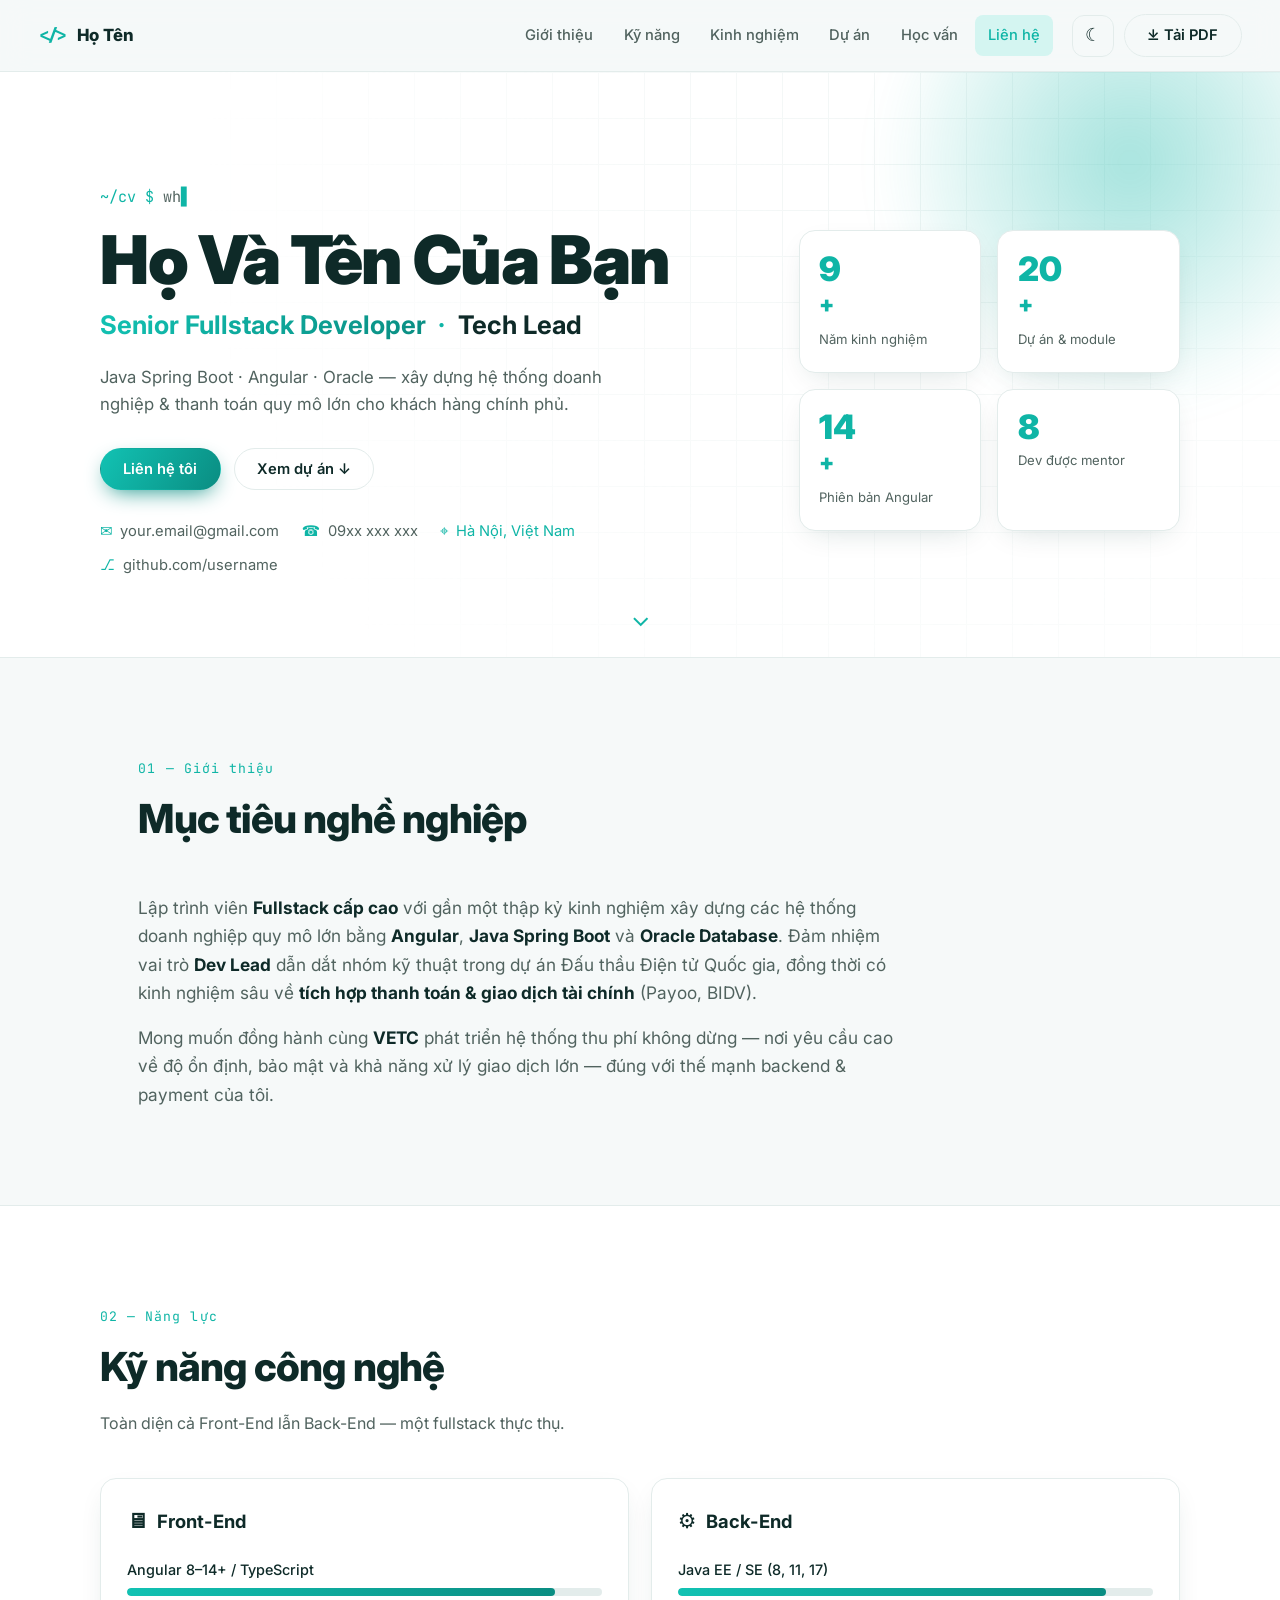
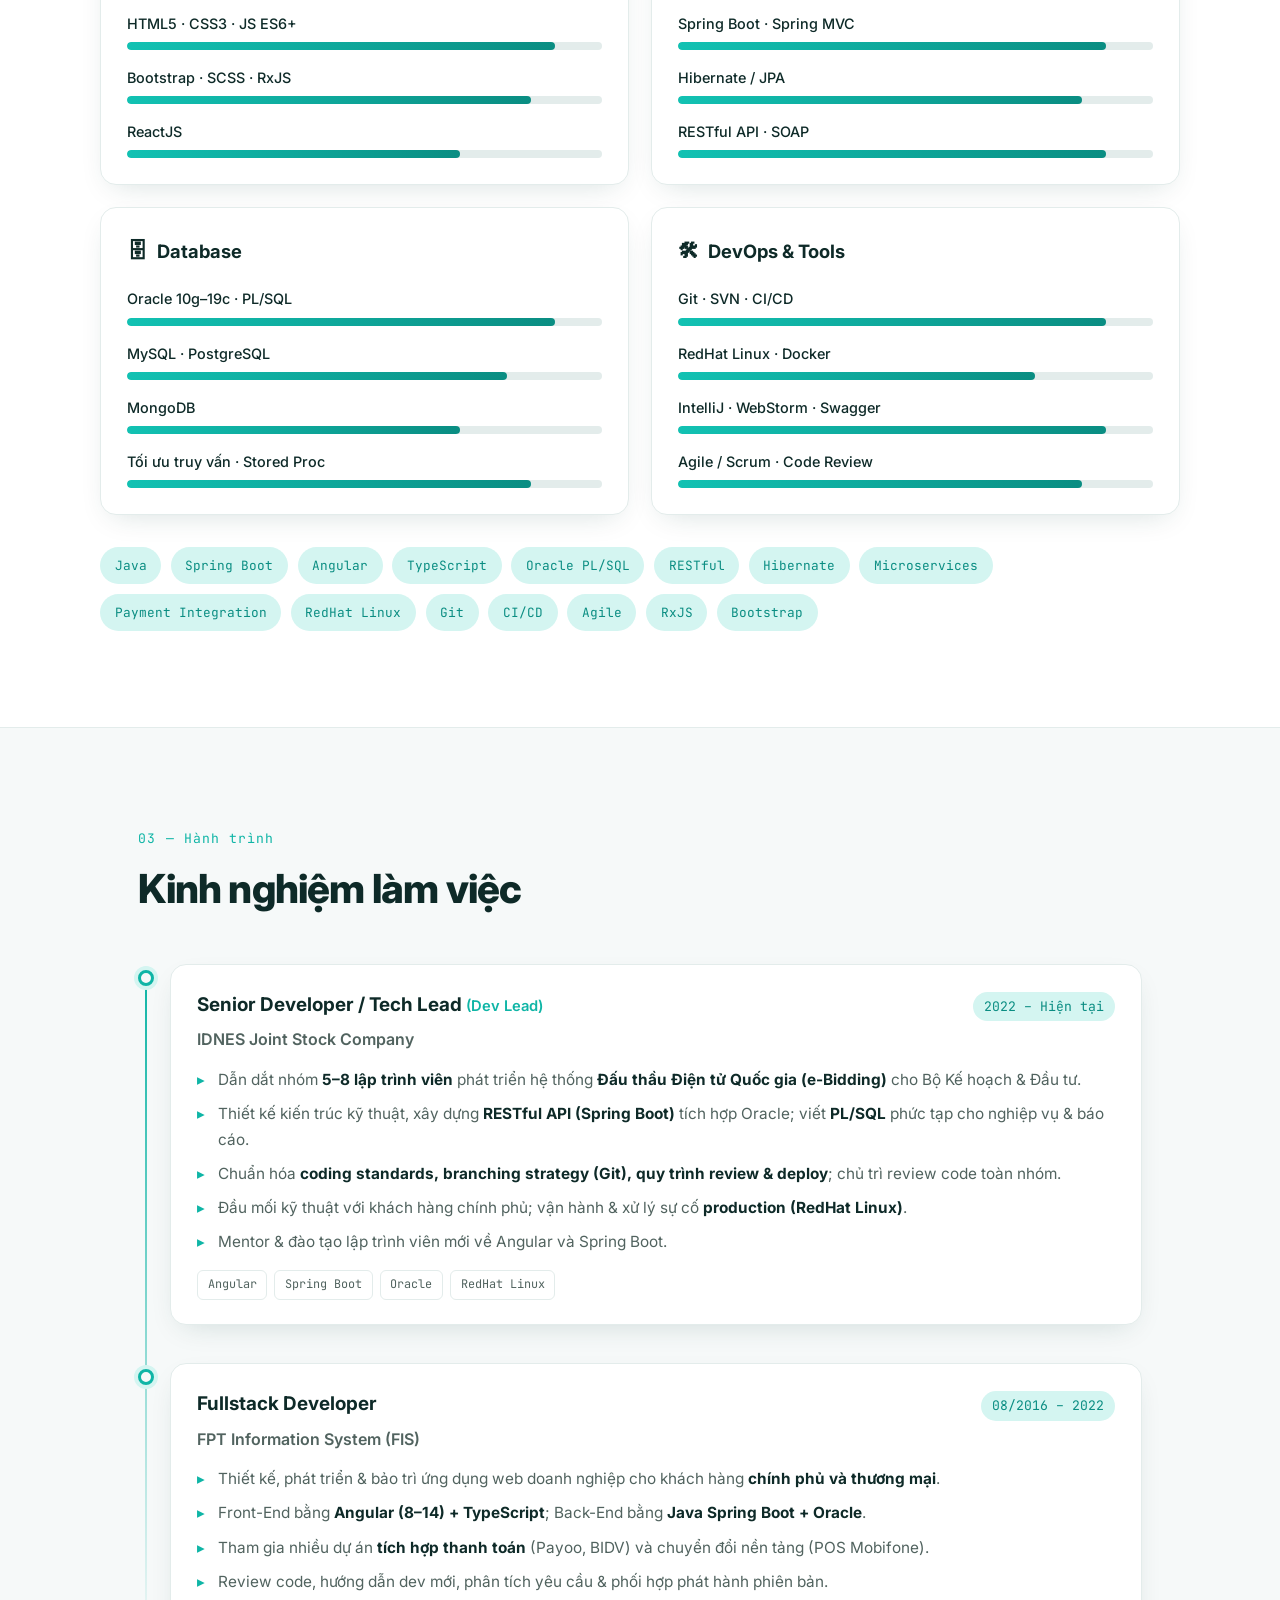
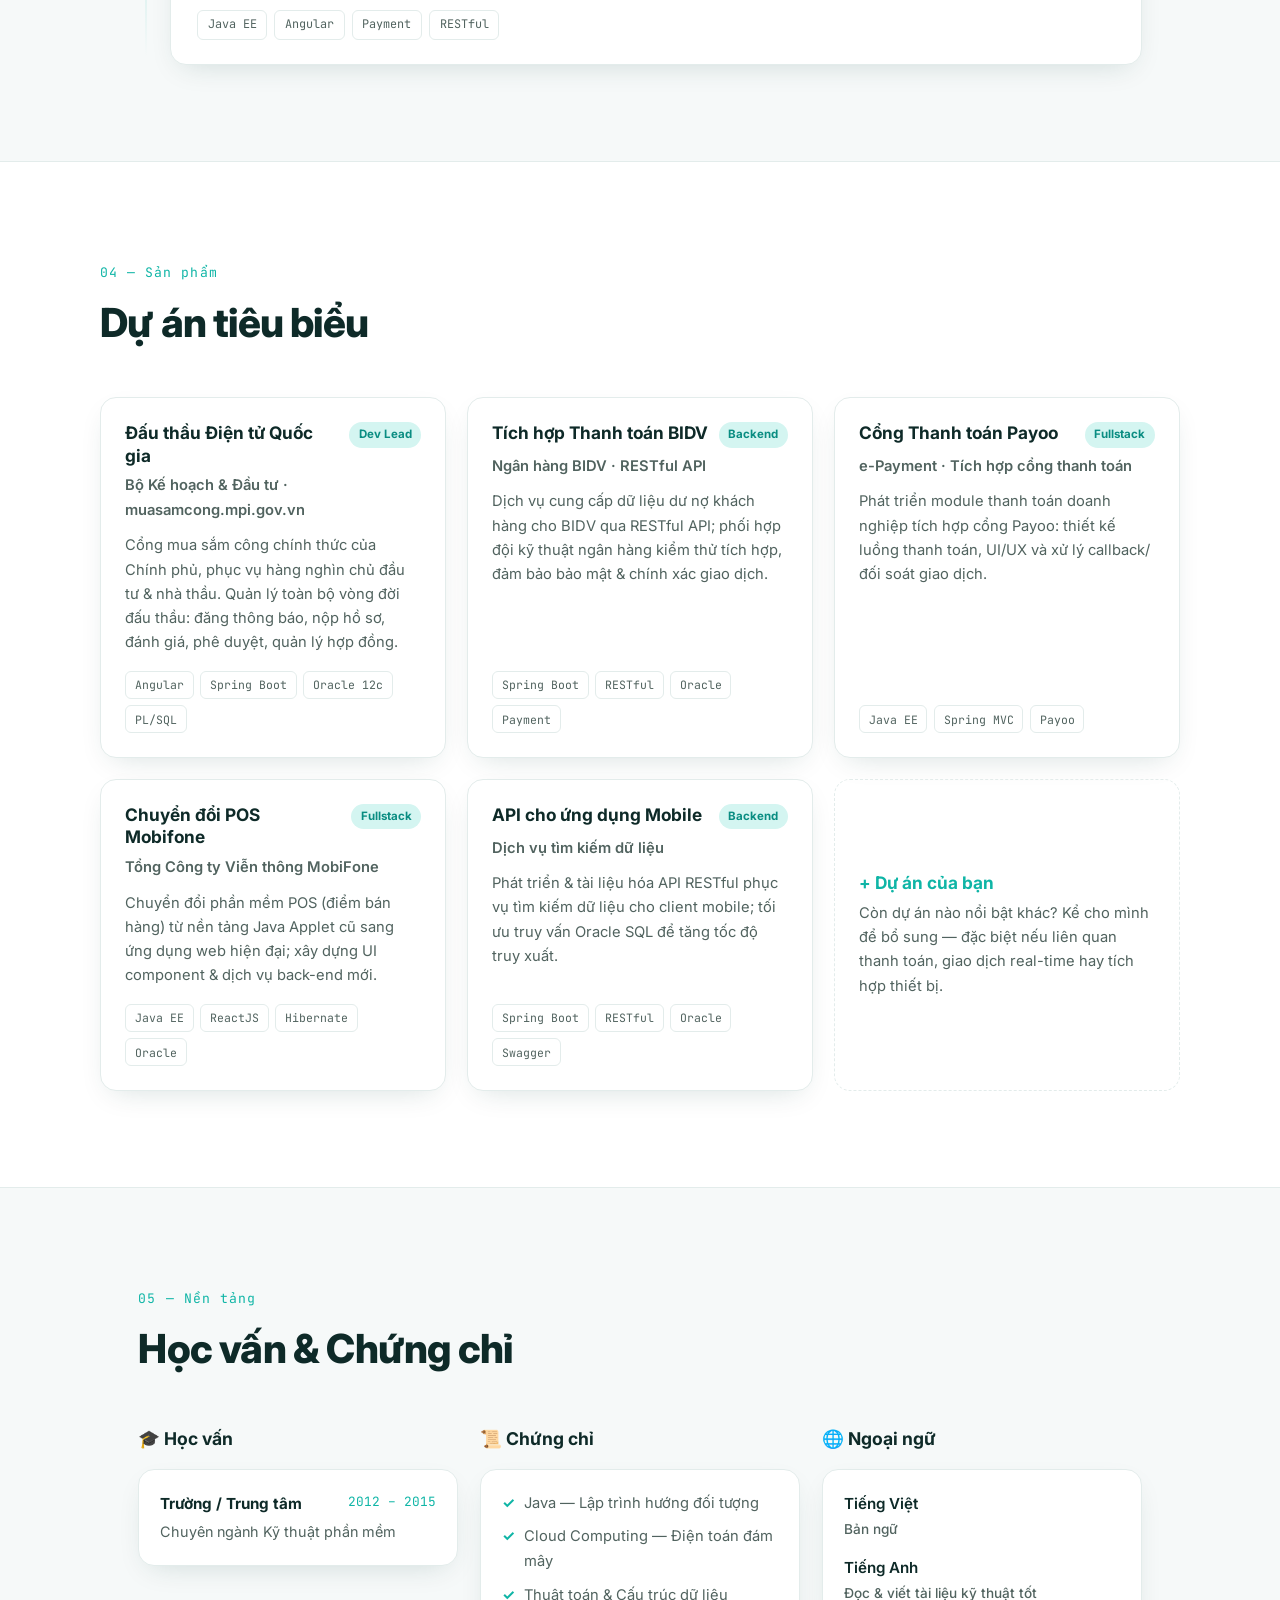
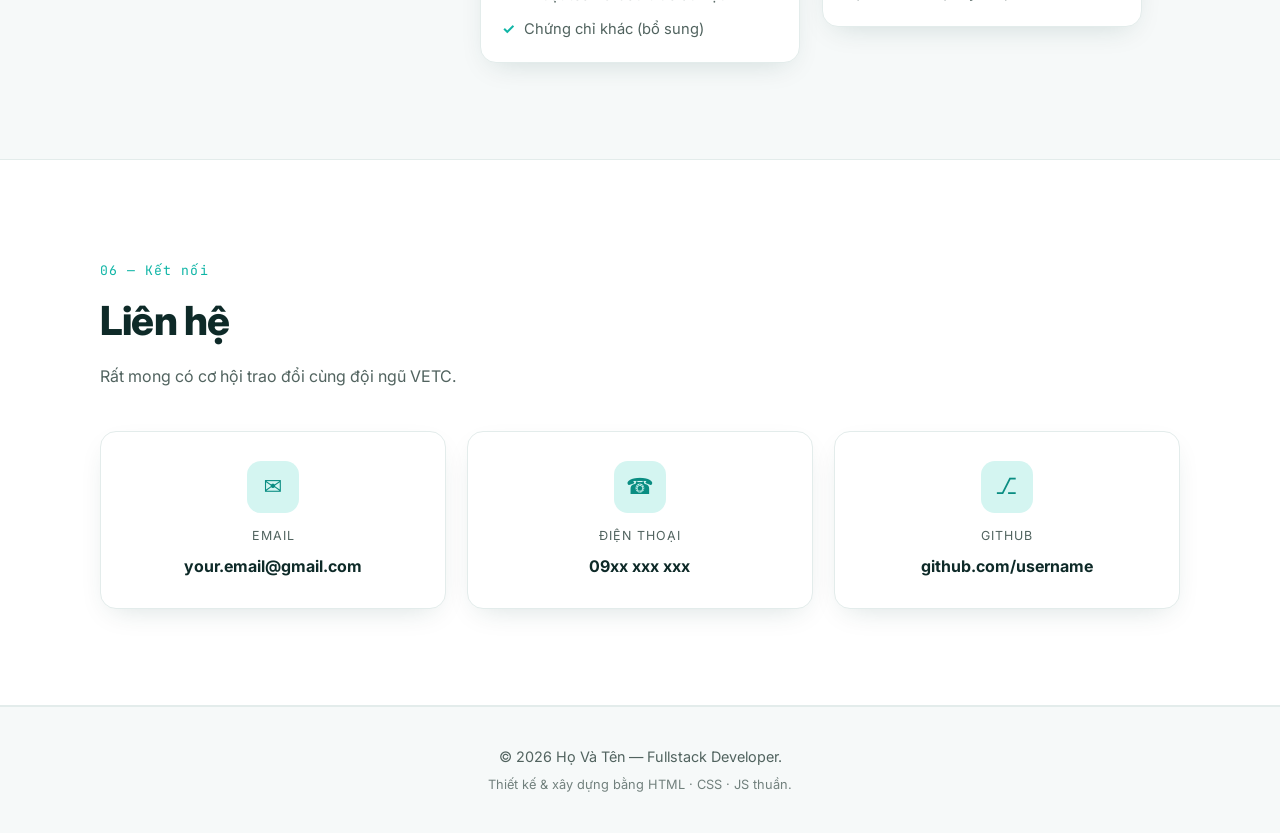
==== index.html @ e02c517e "init project" ====
<!DOCTYPE html>
<!--
  ┌─────────────────────────────────────────────────────────────────┐
  │  CV / PORTFOLIO  —  Fullstack Developer                          │
  │  ⚠ CẦN ĐIỀN / XÁC NHẬN các chỗ đánh dấu  data-fill  bên dưới:    │
  │    • Họ tên, chức danh, tagline                                  │
  │    • Email, SĐT, địa chỉ, link GitHub / website                  │
  │    • Số năm kinh nghiệm, mốc thời gian các công ty               │
  │    • Năm tốt nghiệp, trường học                                  │
  │  Tìm nhanh: search "data-fill" để thấy hết các chỗ cần sửa.      │
  └─────────────────────────────────────────────────────────────────┘
-->
<html lang="vi">
<head>
  <meta charset="UTF-8" />
  <meta name="viewport" content="width=device-width, initial-scale=1.0" />
  <title>CV — Fullstack Developer</title>
  <meta name="description" content="Hồ sơ Lập trình viên Fullstack — Java Spring Boot · Angular · Oracle" />

  <!-- Fonts -->
  <link rel="preconnect" href="https://fonts.googleapis.com" />
  <link rel="preconnect" href="https://fonts.gstatic.com" crossorigin />
  <link href="https://fonts.googleapis.com/css2?family=Inter:wght@400;500;600;700;800;900&family=JetBrains+Mono:wght@400;500;700&display=swap" rel="stylesheet" />

  <link rel="stylesheet" href="styles.css" />
</head>
<body>

  <!-- ░░░ NAV ░░░ -->
  <header class="nav" id="nav">
    <a href="#hero" class="nav__brand">
      <span class="nav__logo">&lt;/&gt;</span>
      <span data-fill="name-short">Họ Tên</span>
    </a>
    <nav class="nav__links" aria-label="Mục lục">
      <a href="#about">Giới thiệu</a>
      <a href="#skills">Kỹ năng</a>
      <a href="#experience">Kinh nghiệm</a>
      <a href="#projects">Dự án</a>
      <a href="#education">Học vấn</a>
      <a href="#contact">Liên hệ</a>
    </nav>
    <div class="nav__actions">
      <button class="icon-btn" id="themeToggle" title="Đổi sáng/tối" aria-label="Đổi giao diện sáng/tối">
        <span class="icon-sun">☀</span><span class="icon-moon">☾</span>
      </button>
      <button class="btn btn--ghost" id="printBtn" title="Lưu thành PDF">⤓ Tải PDF</button>
      <button class="icon-btn nav__burger" id="burger" aria-label="Mở menu">☰</button>
    </div>
  </header>

  <!-- ░░░ HERO ░░░ -->
  <section class="hero" id="hero">
    <div class="hero__grid" aria-hidden="true"></div>
    <div class="hero__glow" aria-hidden="true"></div>

    <div class="hero__inner">
      <div class="hero__text">
        <p class="hero__hello">
          <span class="term">~/cv $</span> <span class="type" id="typeLine">whoami</span>
        </p>
        <h1 class="hero__name" data-fill="name">Họ Và Tên Của Bạn</h1>
        <h2 class="hero__role">
          <span class="grad">Senior Fullstack Developer</span>
          <span class="sep">·</span> Tech Lead
        </h2>
        <p class="hero__tag" data-fill="tagline">
          Java Spring Boot · Angular · Oracle — xây dựng hệ thống doanh nghiệp &amp;
          thanh toán quy mô lớn cho khách hàng chính phủ.
        </p>

        <div class="hero__cta">
          <a href="#contact" class="btn btn--primary">Liên hệ tôi</a>
          <a href="#projects" class="btn btn--ghost">Xem dự án ↓</a>
        </div>

        <ul class="hero__chips">
          <li><span>✉</span> <a href="mailto:your.email@gmail.com" data-fill="email">your.email@gmail.com</a></li>
          <li><span>☎</span> <a href="tel:+849xxxxxxxx" data-fill="phone">09xx xxx xxx</a></li>
          <li><span>⌖</span> <span data-fill="location">Hà Nội, Việt Nam</span></li>
          <li><span>⎇</span> <a href="#" target="_blank" rel="noopener" data-fill="github">github.com/username</a></li>
        </ul>
      </div>

      <div class="hero__stats">
        <div class="stat">
          <span class="stat__num" data-count="9">9</span><span class="stat__plus">+</span>
          <span class="stat__label">Năm kinh nghiệm</span>
        </div>
        <div class="stat">
          <span class="stat__num" data-count="20">20</span><span class="stat__plus">+</span>
          <span class="stat__label">Dự án &amp; module</span>
        </div>
        <div class="stat">
          <span class="stat__num" data-count="14">14</span><span class="stat__plus">+</span>
          <span class="stat__label">Phiên bản Angular</span>
        </div>
        <div class="stat">
          <span class="stat__num" data-count="8">8</span>
          <span class="stat__label">Dev được mentor</span>
        </div>
      </div>
    </div>

    <a href="#about" class="hero__scroll" aria-label="Cuộn xuống">⌄</a>
  </section>

  <main>

    <!-- ░░░ ABOUT ░░░ -->
    <section class="section" id="about">
      <div class="section__head reveal">
        <span class="section__kicker">01 — Giới thiệu</span>
        <h2 class="section__title">Mục tiêu nghề nghiệp</h2>
      </div>
      <div class="about reveal">
        <p>
          Lập trình viên <strong>Fullstack cấp cao</strong> với gần một thập kỷ kinh nghiệm xây dựng
          các hệ thống doanh nghiệp quy mô lớn bằng <strong>Angular</strong>, <strong>Java Spring Boot</strong>
          và <strong>Oracle Database</strong>. Đảm nhiệm vai trò <strong>Dev Lead</strong> dẫn dắt nhóm kỹ thuật
          trong dự án Đấu thầu Điện tử Quốc gia, đồng thời có kinh nghiệm sâu về
          <strong>tích hợp thanh toán &amp; giao dịch tài chính</strong> (Payoo, BIDV).
        </p>
        <p>
          Mong muốn đồng hành cùng <strong>VETC</strong> phát triển hệ thống thu phí không dừng — nơi
          yêu cầu cao về độ ổn định, bảo mật và khả năng xử lý giao dịch lớn — đúng với thế mạnh
          backend &amp; payment của tôi.
        </p>
      </div>
    </section>

    <!-- ░░░ SKILLS ░░░ -->
    <section class="section section--alt" id="skills">
      <div class="section__head reveal">
        <span class="section__kicker">02 — Năng lực</span>
        <h2 class="section__title">Kỹ năng công nghệ</h2>
        <p class="section__sub">Toàn diện cả Front-End lẫn Back-End — một fullstack thực thụ.</p>
      </div>

      <div class="skills">
        <article class="skill-card reveal">
          <h3 class="skill-card__title"><span class="skill-card__ic">🖥</span> Front-End</h3>
          <ul class="bars">
            <li data-level="90"><span>Angular 8–14+ / TypeScript</span><i></i></li>
            <li data-level="90"><span>HTML5 · CSS3 · JS ES6+</span><i></i></li>
            <li data-level="85"><span>Bootstrap · SCSS · RxJS</span><i></i></li>
            <li data-level="70"><span>ReactJS</span><i></i></li>
          </ul>
        </article>

        <article class="skill-card reveal">
          <h3 class="skill-card__title"><span class="skill-card__ic">⚙</span> Back-End</h3>
          <ul class="bars">
            <li data-level="90"><span>Java EE / SE (8, 11, 17)</span><i></i></li>
            <li data-level="90"><span>Spring Boot · Spring MVC</span><i></i></li>
            <li data-level="85"><span>Hibernate / JPA</span><i></i></li>
            <li data-level="90"><span>RESTful API · SOAP</span><i></i></li>
          </ul>
        </article>

        <article class="skill-card reveal">
          <h3 class="skill-card__title"><span class="skill-card__ic">🗄</span> Database</h3>
          <ul class="bars">
            <li data-level="90"><span>Oracle 10g–19c · PL/SQL</span><i></i></li>
            <li data-level="80"><span>MySQL · PostgreSQL</span><i></i></li>
            <li data-level="70"><span>MongoDB</span><i></i></li>
            <li data-level="85"><span>Tối ưu truy vấn · Stored Proc</span><i></i></li>
          </ul>
        </article>

        <article class="skill-card reveal">
          <h3 class="skill-card__title"><span class="skill-card__ic">🛠</span> DevOps &amp; Tools</h3>
          <ul class="bars">
            <li data-level="90"><span>Git · SVN · CI/CD</span><i></i></li>
            <li data-level="75"><span>RedHat Linux · Docker</span><i></i></li>
            <li data-level="90"><span>IntelliJ · WebStorm · Swagger</span><i></i></li>
            <li data-level="85"><span>Agile / Scrum · Code Review</span><i></i></li>
          </ul>
        </article>
      </div>

      <div class="tagcloud reveal">
        <span>Java</span><span>Spring Boot</span><span>Angular</span><span>TypeScript</span>
        <span>Oracle PL/SQL</span><span>RESTful</span><span>Hibernate</span><span>Microservices</span>
        <span>Payment Integration</span><span>RedHat Linux</span><span>Git</span><span>CI/CD</span>
        <span>Agile</span><span>RxJS</span><span>Bootstrap</span>
      </div>
    </section>

    <!-- ░░░ EXPERIENCE ░░░ -->
    <section class="section" id="experience">
      <div class="section__head reveal">
        <span class="section__kicker">03 — Hành trình</span>
        <h2 class="section__title">Kinh nghiệm làm việc</h2>
      </div>

      <div class="timeline">
        <article class="tl reveal">
          <div class="tl__dot"></div>
          <div class="tl__body">
            <div class="tl__top">
              <h3>Senior Developer / Tech Lead <span class="tl__lead">(Dev Lead)</span></h3>
              <span class="tl__date" data-fill="idnes-date">2022 – Hiện tại</span>
            </div>
            <p class="tl__org">IDNES Joint Stock Company</p>
            <ul class="tl__list">
              <li>Dẫn dắt nhóm <strong>5–8 lập trình viên</strong> phát triển hệ thống <strong>Đấu thầu Điện tử Quốc gia (e-Bidding)</strong> cho Bộ Kế hoạch &amp; Đầu tư.</li>
              <li>Thiết kế kiến trúc kỹ thuật, xây dựng <strong>RESTful API (Spring Boot)</strong> tích hợp Oracle; viết <strong>PL/SQL</strong> phức tạp cho nghiệp vụ &amp; báo cáo.</li>
              <li>Chuẩn hóa <strong>coding standards, branching strategy (Git), quy trình review &amp; deploy</strong>; chủ trì review code toàn nhóm.</li>
              <li>Đầu mối kỹ thuật với khách hàng chính phủ; vận hành &amp; xử lý sự cố <strong>production (RedHat Linux)</strong>.</li>
              <li>Mentor &amp; đào tạo lập trình viên mới về Angular và Spring Boot.</li>
            </ul>
            <div class="tl__tags"><span>Angular</span><span>Spring Boot</span><span>Oracle</span><span>RedHat Linux</span></div>
          </div>
        </article>

        <article class="tl reveal">
          <div class="tl__dot"></div>
          <div class="tl__body">
            <div class="tl__top">
              <h3>Fullstack Developer</h3>
              <span class="tl__date" data-fill="fis-date">08/2016 – 2022</span>
            </div>
            <p class="tl__org">FPT Information System (FIS)</p>
            <ul class="tl__list">
              <li>Thiết kế, phát triển &amp; bảo trì ứng dụng web doanh nghiệp cho khách hàng <strong>chính phủ và thương mại</strong>.</li>
              <li>Front-End bằng <strong>Angular (8–14) + TypeScript</strong>; Back-End bằng <strong>Java Spring Boot + Oracle</strong>.</li>
              <li>Tham gia nhiều dự án <strong>tích hợp thanh toán</strong> (Payoo, BIDV) và chuyển đổi nền tảng (POS Mobifone).</li>
              <li>Review code, hướng dẫn dev mới, phân tích yêu cầu &amp; phối hợp phát hành phiên bản.</li>
            </ul>
            <div class="tl__tags"><span>Java EE</span><span>Angular</span><span>Payment</span><span>RESTful</span></div>
          </div>
        </article>
      </div>
    </section>

    <!-- ░░░ PROJECTS ░░░ -->
    <section class="section section--alt" id="projects">
      <div class="section__head reveal">
        <span class="section__kicker">04 — Sản phẩm</span>
        <h2 class="section__title">Dự án tiêu biểu</h2>
      </div>

      <div class="projects">
        <article class="proj reveal">
          <div class="proj__head">
            <h3>Đấu thầu Điện tử Quốc gia</h3>
            <span class="proj__role">Dev Lead</span>
          </div>
          <p class="proj__client">Bộ Kế hoạch &amp; Đầu tư · muasamcong.mpi.gov.vn</p>
          <p>Cổng mua sắm công chính thức của Chính phủ, phục vụ hàng nghìn chủ đầu tư &amp; nhà thầu. Quản lý toàn bộ vòng đời đấu thầu: đăng thông báo, nộp hồ sơ, đánh giá, phê duyệt, quản lý hợp đồng.</p>
          <div class="proj__tags"><span>Angular</span><span>Spring Boot</span><span>Oracle 12c</span><span>PL/SQL</span></div>
        </article>

        <article class="proj reveal">
          <div class="proj__head">
            <h3>Tích hợp Thanh toán BIDV</h3>
            <span class="proj__role">Backend</span>
          </div>
          <p class="proj__client">Ngân hàng BIDV · RESTful API</p>
          <p>Dịch vụ cung cấp dữ liệu dư nợ khách hàng cho BIDV qua RESTful API; phối hợp đội kỹ thuật ngân hàng kiểm thử tích hợp, đảm bảo bảo mật &amp; chính xác giao dịch.</p>
          <div class="proj__tags"><span>Spring Boot</span><span>RESTful</span><span>Oracle</span><span>Payment</span></div>
        </article>

        <article class="proj reveal">
          <div class="proj__head">
            <h3>Cổng Thanh toán Payoo</h3>
            <span class="proj__role">Fullstack</span>
          </div>
          <p class="proj__client">e-Payment · Tích hợp cổng thanh toán</p>
          <p>Phát triển module thanh toán doanh nghiệp tích hợp cổng Payoo: thiết kế luồng thanh toán, UI/UX và xử lý callback/đối soát giao dịch.</p>
          <div class="proj__tags"><span>Java EE</span><span>Spring MVC</span><span>Payoo</span></div>
        </article>

        <article class="proj reveal">
          <div class="proj__head">
            <h3>Chuyển đổi POS Mobifone</h3>
            <span class="proj__role">Fullstack</span>
          </div>
          <p class="proj__client">Tổng Công ty Viễn thông MobiFone</p>
          <p>Chuyển đổi phần mềm POS (điểm bán hàng) từ nền tảng Java Applet cũ sang ứng dụng web hiện đại; xây dựng UI component &amp; dịch vụ back-end mới.</p>
          <div class="proj__tags"><span>Java EE</span><span>ReactJS</span><span>Hibernate</span><span>Oracle</span></div>
        </article>

        <article class="proj reveal">
          <div class="proj__head">
            <h3>API cho ứng dụng Mobile</h3>
            <span class="proj__role">Backend</span>
          </div>
          <p class="proj__client">Dịch vụ tìm kiếm dữ liệu</p>
          <p>Phát triển &amp; tài liệu hóa API RESTful phục vụ tìm kiếm dữ liệu cho client mobile; tối ưu truy vấn Oracle SQL để tăng tốc độ truy xuất.</p>
          <div class="proj__tags"><span>Spring Boot</span><span>RESTful</span><span>Oracle</span><span>Swagger</span></div>
        </article>

        <article class="proj reveal proj--ghost">
          <div class="proj__head">
            <h3>+ Dự án của bạn</h3>
          </div>
          <p>Còn dự án nào nổi bật khác? Kể cho mình để bổ sung — đặc biệt nếu liên quan thanh toán, giao dịch real-time hay tích hợp thiết bị.</p>
        </article>
      </div>
    </section>

    <!-- ░░░ EDUCATION ░░░ -->
    <section class="section" id="education">
      <div class="section__head reveal">
        <span class="section__kicker">05 — Nền tảng</span>
        <h2 class="section__title">Học vấn &amp; Chứng chỉ</h2>
      </div>

      <div class="edu-grid">
        <div class="edu-col reveal">
          <h3 class="edu-col__h">🎓 Học vấn</h3>
          <div class="edu">
            <div class="edu__top">
              <strong data-fill="school">Trường / Trung tâm</strong>
              <span data-fill="school-year">2012 – 2015</span>
            </div>
            <p data-fill="major">Chuyên ngành Kỹ thuật phần mềm</p>
          </div>
        </div>

        <div class="edu-col reveal">
          <h3 class="edu-col__h">📜 Chứng chỉ</h3>
          <ul class="cert">
            <li>Java — Lập trình hướng đối tượng</li>
            <li>Cloud Computing — Điện toán đám mây</li>
            <li>Thuật toán &amp; Cấu trúc dữ liệu</li>
            <li><span data-fill="cert-extra">Chứng chỉ khác (bổ sung)</span></li>
          </ul>
        </div>

        <div class="edu-col reveal">
          <h3 class="edu-col__h">🌐 Ngoại ngữ</h3>
          <ul class="lang">
            <li><span>Tiếng Việt</span><b>Bản ngữ</b></li>
            <li><span>Tiếng Anh</span><b>Đọc &amp; viết tài liệu kỹ thuật tốt</b></li>
          </ul>
        </div>
      </div>
    </section>

    <!-- ░░░ CONTACT ░░░ -->
    <section class="section section--alt" id="contact">
      <div class="section__head reveal">
        <span class="section__kicker">06 — Kết nối</span>
        <h2 class="section__title">Liên hệ</h2>
        <p class="section__sub">Rất mong có cơ hội trao đổi cùng đội ngũ VETC.</p>
      </div>

      <div class="contact reveal">
        <a class="contact__card" href="mailto:your.email@gmail.com" data-fill="email-card">
          <span class="contact__ic">✉</span>
          <span class="contact__label">Email</span>
          <span class="contact__val">your.email@gmail.com</span>
        </a>
        <a class="contact__card" href="tel:+849xxxxxxxx" data-fill="phone-card">
          <span class="contact__ic">☎</span>
          <span class="contact__label">Điện thoại</span>
          <span class="contact__val">09xx xxx xxx</span>
        </a>
        <a class="contact__card" href="#" target="_blank" rel="noopener" data-fill="github-card">
          <span class="contact__ic">⎇</span>
          <span class="contact__label">GitHub</span>
          <span class="contact__val">github.com/username</span>
        </a>
      </div>
    </section>
  </main>

  <footer class="foot">
    <p>© <span id="year"></span> <span data-fill="name-foot">Họ Và Tên</span> — Fullstack Developer.</p>
    <p class="foot__note">Thiết kế &amp; xây dựng bằng HTML · CSS · JS thuần.</p>
  </footer>

  <button class="totop" id="toTop" aria-label="Lên đầu trang">↑</button>

  <script src="script.js"></script>
</body>
</html>
---- styles.css ----
/* =====================================================================
   CV / PORTFOLIO  —  Fullstack Developer
   Accent: teal/VETC  ·  Light + Dark theme  ·  Print-to-PDF ready
   ===================================================================== */

/* ---------- Design tokens ---------- */
:root {
  --accent:        #0fb5a6;   /* teal VETC */
  --accent-deep:   #0a8d82;
  --accent-soft:   #d4f5f1;
  --grad:          linear-gradient(120deg, #12c2b3 0%, #0a8d82 100%);

  --bg:            #f6f9f9;
  --bg-alt:        #ffffff;
  --surface:       #ffffff;
  --line:          #e3eceb;
  --text:          #0e2a28;
  --text-soft:     #51635f;
  --shadow:        0 10px 30px -12px rgba(10, 60, 56, .18);
  --shadow-lg:     0 24px 60px -20px rgba(10, 60, 56, .30);

  --radius:        16px;
  --radius-sm:     10px;
  --maxw:          1080px;

  --font:    'Inter', system-ui, -apple-system, 'Segoe UI', Roboto, sans-serif;
  --mono:    'JetBrains Mono', ui-monospace, 'SFMono-Regular', Menlo, monospace;
}

[data-theme="dark"] {
  --accent:        #2bd4c4;
  --accent-deep:   #14b8a6;
  --accent-soft:   rgba(43, 212, 196, .14);
  --grad:          linear-gradient(120deg, #2bd4c4 0%, #11a899 100%);

  --bg:            #07100f;
  --bg-alt:        #0c1817;
  --surface:       #0f1d1b;
  --line:          #1d302d;
  --text:          #e8f3f1;
  --text-soft:     #9bb3ae;
  --shadow:        0 10px 30px -12px rgba(0, 0, 0, .55);
  --shadow-lg:     0 24px 60px -18px rgba(0, 0, 0, .65);
}

/* ---------- Base ---------- */
* { box-sizing: border-box; margin: 0; padding: 0; }

html { scroll-behavior: smooth; scroll-padding-top: 84px; }

body {
  font-family: var(--font);
  background: var(--bg);
  color: var(--text);
  line-height: 1.65;
  -webkit-font-smoothing: antialiased;
  overflow-x: hidden;
  transition: background .4s ease, color .4s ease;
}

a { color: inherit; text-decoration: none; }
img { max-width: 100%; }
::selection { background: var(--accent); color: #fff; }

/* ---------- Buttons ---------- */
.btn {
  display: inline-flex; align-items: center; gap: .5rem;
  font: 600 .92rem/1 var(--font);
  padding: .8rem 1.4rem; border-radius: 999px;
  border: 1.5px solid transparent; cursor: pointer;
  transition: transform .2s, box-shadow .25s, background .25s, color .25s, border-color .25s;
}
.btn:hover { transform: translateY(-2px); }
.btn--primary { background: var(--grad); color: #fff; box-shadow: 0 8px 22px -8px var(--accent-deep); }
.btn--primary:hover { box-shadow: 0 14px 30px -8px var(--accent-deep); }
.btn--ghost { background: transparent; color: var(--text); border-color: var(--line); }
.btn--ghost:hover { border-color: var(--accent); color: var(--accent); }

.icon-btn {
  width: 42px; height: 42px; display: grid; place-items: center;
  background: transparent; border: 1.5px solid var(--line); border-radius: 12px;
  color: var(--text); cursor: pointer; font-size: 1.1rem;
  transition: border-color .25s, color .25s, transform .2s;
}
.icon-btn:hover { border-color: var(--accent); color: var(--accent); transform: translateY(-2px); }

/* ---------- Nav ---------- */
.nav {
  position: sticky; top: 0; z-index: 50;
  display: flex; align-items: center; gap: 1.2rem;
  padding: .9rem clamp(1rem, 4vw, 2.4rem);
  background: color-mix(in srgb, var(--bg) 80%, transparent);
  backdrop-filter: blur(14px);
  border-bottom: 1px solid var(--line);
}
.nav__brand { display: flex; align-items: center; gap: .55rem; font-weight: 800; font-size: 1.05rem; }
.nav__logo { font-family: var(--mono); color: var(--accent); }
.nav__links { display: flex; gap: .3rem; margin-left: auto; }
.nav__links a {
  position: relative; padding: .5rem .8rem; border-radius: 8px;
  font-weight: 500; font-size: .92rem; color: var(--text-soft);
  transition: color .2s, background .2s;
}
.nav__links a:hover, .nav__links a.active { color: var(--accent); background: var(--accent-soft); }
.nav__actions { display: flex; align-items: center; gap: .6rem; }
.icon-sun, .icon-moon { display: none; }
[data-theme="light"] .icon-moon, :root:not([data-theme="dark"]) .icon-moon { display: inline; }
[data-theme="dark"] .icon-sun { display: inline; }
.nav__burger { display: none; }

/* ---------- Hero ---------- */
.hero {
  position: relative; overflow: hidden;
  padding: clamp(3.5rem, 9vw, 7rem) clamp(1rem, 5vw, 2.4rem) clamp(3rem, 7vw, 5rem);
  background: var(--bg-alt);
  border-bottom: 1px solid var(--line);
}
.hero__grid {
  position: absolute; inset: 0;
  background-image:
    linear-gradient(var(--line) 1px, transparent 1px),
    linear-gradient(90deg, var(--line) 1px, transparent 1px);
  background-size: 46px 46px;
  -webkit-mask-image: radial-gradient(circle at 70% 20%, #000, transparent 70%);
          mask-image: radial-gradient(circle at 70% 20%, #000, transparent 70%);
  opacity: .5;
}
.hero__glow {
  position: absolute; top: -180px; right: -120px; width: 540px; height: 540px;
  background: radial-gradient(circle, color-mix(in srgb, var(--accent) 38%, transparent), transparent 65%);
  filter: blur(20px); pointer-events: none;
}
.hero__inner {
  position: relative; max-width: var(--maxw); margin: 0 auto;
  display: grid; grid-template-columns: 1.5fr .9fr; gap: clamp(2rem, 5vw, 4rem); align-items: center;
}
.hero__hello { font-family: var(--mono); color: var(--text-soft); font-size: .95rem; margin-bottom: 1rem; }
.term { color: var(--accent); }
.type::after { content: '▋'; color: var(--accent); animation: blink 1s steps(1) infinite; }
@keyframes blink { 50% { opacity: 0; } }

.hero__name {
  font-size: clamp(2.4rem, 6.5vw, 4.2rem); font-weight: 900; line-height: 1.05;
  letter-spacing: -.02em; margin-bottom: .5rem;
}
.hero__role { font-size: clamp(1.1rem, 2.4vw, 1.6rem); font-weight: 700; margin-bottom: 1.1rem; }
.grad { background: var(--grad); -webkit-background-clip: text; background-clip: text; color: transparent; }
.sep { color: var(--accent); margin: 0 .4rem; }
.hero__tag { color: var(--text-soft); font-size: 1.05rem; max-width: 46ch; margin-bottom: 1.8rem; }

.hero__cta { display: flex; flex-wrap: wrap; gap: .8rem; margin-bottom: 1.8rem; }

.hero__chips { list-style: none; display: flex; flex-wrap: wrap; gap: .6rem 1.4rem; }
.hero__chips li { display: flex; align-items: center; gap: .5rem; font-size: .92rem; color: var(--text-soft); }
.hero__chips span { color: var(--accent); }
.hero__chips a:hover { color: var(--accent); }

/* Stats */
.hero__stats {
  display: grid; grid-template-columns: 1fr 1fr; gap: 1rem;
}
.stat {
  background: var(--surface); border: 1px solid var(--line); border-radius: var(--radius);
  padding: 1.3rem 1.2rem; box-shadow: var(--shadow);
  display: flex; flex-direction: column; align-items: flex-start;
  transition: transform .25s, border-color .25s;
}
.stat:hover { transform: translateY(-4px); border-color: var(--accent); }
.stat__num { font-size: 2.1rem; font-weight: 900; line-height: 1; color: var(--accent); display: inline; }
.stat__plus { font-size: 1.4rem; font-weight: 900; color: var(--accent); }
.stat__label { font-size: .82rem; color: var(--text-soft); margin-top: .4rem; }

.hero__scroll {
  position: absolute; bottom: 1.2rem; left: 50%; transform: translateX(-50%);
  font-size: 1.6rem; color: var(--accent); animation: bob 1.8s ease-in-out infinite;
}
@keyframes bob { 50% { transform: translate(-50%, 8px); } }

/* ---------- Sections ---------- */
.section {
  max-width: var(--maxw); margin: 0 auto;
  padding: clamp(3.5rem, 8vw, 6rem) clamp(1rem, 5vw, 2.4rem);
}
.section--alt {
  max-width: none; background: var(--bg-alt); border-block: 1px solid var(--line);
}
.section--alt > * { max-width: var(--maxw); margin-inline: auto; }
.section__head { margin-bottom: 2.6rem; }
.section__kicker { font-family: var(--mono); font-size: .82rem; color: var(--accent); letter-spacing: .08em; }
.section__title {
  font-size: clamp(1.7rem, 4vw, 2.5rem); font-weight: 800; letter-spacing: -.02em; margin-top: .35rem;
}
.section__sub { color: var(--text-soft); margin-top: .6rem; }

.about { max-width: 70ch; font-size: 1.08rem; color: var(--text-soft); }
.about p + p { margin-top: 1rem; }
.about strong { color: var(--text); }

/* ---------- Skills ---------- */
.skills { display: grid; grid-template-columns: repeat(2, 1fr); gap: 1.4rem; }
.skill-card {
  background: var(--surface); border: 1px solid var(--line); border-radius: var(--radius);
  padding: 1.6rem; box-shadow: var(--shadow);
  transition: transform .25s, border-color .25s, box-shadow .25s;
}
.skill-card:hover { transform: translateY(-4px); border-color: var(--accent); box-shadow: var(--shadow-lg); }
.skill-card__title { display: flex; align-items: center; gap: .6rem; font-size: 1.15rem; margin-bottom: 1.2rem; }
.skill-card__ic { font-size: 1.3rem; }
.bars { list-style: none; display: grid; gap: 1rem; }
.bars li { display: grid; gap: .4rem; }
.bars span { font-size: .9rem; font-weight: 500; }
.bars i {
  display: block; height: 8px; border-radius: 999px;
  background: var(--line); position: relative; overflow: hidden;
}
.bars i::after {
  content: ''; position: absolute; inset: 0; width: 0; border-radius: 999px;
  background: var(--grad); transition: width 1.1s cubic-bezier(.2,.8,.2,1);
}
.bars li.show i::after { width: var(--w); }

.tagcloud { display: flex; flex-wrap: wrap; gap: .6rem; margin-top: 2rem; }
.tagcloud span {
  font-family: var(--mono); font-size: .8rem; padding: .45rem .85rem; border-radius: 999px;
  background: var(--accent-soft); color: var(--accent-deep); border: 1px solid transparent;
  transition: transform .2s, background .2s;
}
[data-theme="dark"] .tagcloud span { color: var(--accent); }
.tagcloud span:hover { transform: translateY(-2px) scale(1.04); }

/* ---------- Timeline ---------- */
.timeline { position: relative; padding-left: 2rem; }
.timeline::before {
  content: ''; position: absolute; left: 7px; top: 8px; bottom: 8px; width: 2px;
  background: linear-gradient(var(--accent), transparent);
}
.tl { position: relative; padding-bottom: 2.4rem; }
.tl:last-child { padding-bottom: 0; }
.tl__dot {
  position: absolute; left: -2rem; top: 6px; width: 16px; height: 16px; border-radius: 50%;
  background: var(--bg); border: 3px solid var(--accent); box-shadow: 0 0 0 4px var(--accent-soft);
}
.tl__body {
  background: var(--surface); border: 1px solid var(--line); border-radius: var(--radius);
  padding: 1.5rem 1.6rem; box-shadow: var(--shadow);
  transition: transform .25s, border-color .25s;
}
.tl__body:hover { transform: translateX(4px); border-color: var(--accent); }
.tl__top { display: flex; flex-wrap: wrap; justify-content: space-between; gap: .4rem; align-items: baseline; }
.tl__top h3 { font-size: 1.18rem; }
.tl__lead { color: var(--accent); font-weight: 600; font-size: .92rem; }
.tl__date {
  font-family: var(--mono); font-size: .82rem; color: var(--accent-deep);
  background: var(--accent-soft); padding: .25rem .7rem; border-radius: 999px;
}
[data-theme="dark"] .tl__date { color: var(--accent); }
.tl__org { color: var(--text-soft); font-weight: 600; margin: .3rem 0 .9rem; }
.tl__list { list-style: none; display: grid; gap: .55rem; }
.tl__list li { position: relative; padding-left: 1.3rem; color: var(--text-soft); font-size: .96rem; }
.tl__list li::before { content: '▸'; position: absolute; left: 0; color: var(--accent); }
.tl__list strong { color: var(--text); }
.tl__tags { display: flex; flex-wrap: wrap; gap: .45rem; margin-top: 1rem; }
.tl__tags span {
  font-family: var(--mono); font-size: .74rem; padding: .25rem .6rem; border-radius: 6px;
  border: 1px solid var(--line); color: var(--text-soft);
}

/* ---------- Projects ---------- */
.projects { display: grid; grid-template-columns: repeat(3, 1fr); gap: 1.3rem; }
.proj {
  background: var(--surface); border: 1px solid var(--line); border-radius: var(--radius);
  padding: 1.5rem; box-shadow: var(--shadow); display: flex; flex-direction: column;
  transition: transform .25s, border-color .25s, box-shadow .25s;
  position: relative; overflow: hidden;
}
.proj::before {
  content: ''; position: absolute; left: 0; top: 0; height: 3px; width: 100%;
  background: var(--grad); transform: scaleX(0); transform-origin: left; transition: transform .35s;
}
.proj:hover { transform: translateY(-6px); border-color: var(--accent); box-shadow: var(--shadow-lg); }
.proj:hover::before { transform: scaleX(1); }
.proj__head { display: flex; justify-content: space-between; align-items: start; gap: .6rem; margin-bottom: .4rem; }
.proj__head h3 { font-size: 1.08rem; line-height: 1.3; }
.proj__role {
  flex-shrink: 0; font-size: .72rem; font-weight: 700; color: var(--accent-deep);
  background: var(--accent-soft); padding: .2rem .6rem; border-radius: 999px;
}
[data-theme="dark"] .proj__role { color: var(--accent); }
.proj__client { font-size: .82rem; color: var(--accent); font-weight: 600; margin-bottom: .7rem; }
.proj p { font-size: .92rem; color: var(--text-soft); }
.proj__tags { display: flex; flex-wrap: wrap; gap: .4rem; margin-top: auto; padding-top: 1rem; }
.proj__tags span {
  font-family: var(--mono); font-size: .72rem; padding: .22rem .55rem; border-radius: 6px;
  border: 1px solid var(--line); color: var(--text-soft);
}
.proj--ghost { border-style: dashed; background: transparent; box-shadow: none; justify-content: center; }
.proj--ghost h3 { color: var(--accent); }

/* ---------- Education ---------- */
.edu-grid { display: grid; grid-template-columns: repeat(3, 1fr); gap: 1.4rem; }
.edu-col__h { font-size: 1.1rem; margin-bottom: 1rem; }
.edu, .cert, .lang {
  background: var(--surface); border: 1px solid var(--line); border-radius: var(--radius);
  padding: 1.3rem; box-shadow: var(--shadow);
}
.edu__top { display: flex; justify-content: space-between; gap: .5rem; font-size: .95rem; margin-bottom: .3rem; }
.edu__top span { font-family: var(--mono); font-size: .8rem; color: var(--accent); }
.edu p { color: var(--text-soft); font-size: .9rem; }
.cert { list-style: none; display: grid; gap: .6rem; }
.cert li { position: relative; padding-left: 1.4rem; font-size: .92rem; color: var(--text-soft); }
.cert li::before { content: '✓'; position: absolute; left: 0; color: var(--accent); font-weight: 700; }
.lang { list-style: none; display: grid; gap: .9rem; }
.lang li { display: grid; gap: .15rem; }
.lang span { font-weight: 600; font-size: .95rem; }
.lang b { font-weight: 500; font-size: .85rem; color: var(--text-soft); }

/* ---------- Contact ---------- */
.contact { display: grid; grid-template-columns: repeat(3, 1fr); gap: 1.3rem; }
.contact__card {
  background: var(--surface); border: 1px solid var(--line); border-radius: var(--radius);
  padding: 1.8rem 1.4rem; box-shadow: var(--shadow); text-align: center;
  display: grid; gap: .4rem; justify-items: center;
  transition: transform .25s, border-color .25s, box-shadow .25s;
}
.contact__card:hover { transform: translateY(-5px); border-color: var(--accent); box-shadow: var(--shadow-lg); }
.contact__ic {
  width: 52px; height: 52px; display: grid; place-items: center; font-size: 1.4rem;
  border-radius: 14px; background: var(--accent-soft); color: var(--accent-deep); margin-bottom: .4rem;
}
[data-theme="dark"] .contact__ic { color: var(--accent); }
.contact__label { font-size: .78rem; text-transform: uppercase; letter-spacing: .08em; color: var(--text-soft); }
.contact__val { font-weight: 700; word-break: break-word; }

/* ---------- Footer ---------- */
.foot {
  text-align: center; padding: 2.4rem 1rem; border-top: 1px solid var(--line);
  color: var(--text-soft); font-size: .9rem;
}
.foot__note { font-size: .8rem; margin-top: .3rem; opacity: .8; }

/* ---------- To-top ---------- */
.totop {
  position: fixed; right: 1.4rem; bottom: 1.4rem; z-index: 40;
  width: 46px; height: 46px; border-radius: 14px; border: none; cursor: pointer;
  background: var(--grad); color: #fff; font-size: 1.2rem; box-shadow: var(--shadow-lg);
  opacity: 0; pointer-events: none; transform: translateY(12px); transition: opacity .3s, transform .3s;
}
.totop.show { opacity: 1; pointer-events: auto; transform: none; }

/* ---------- Reveal animation ---------- */
.reveal { opacity: 0; transform: translateY(26px); transition: opacity .6s ease, transform .6s ease; }
.reveal.in { opacity: 1; transform: none; }

/* ---------- Responsive ---------- */
@media (max-width: 860px) {
  .hero__inner { grid-template-columns: 1fr; }
  .skills, .projects, .edu-grid, .contact { grid-template-columns: 1fr; }
  .nav__links {
    position: fixed; inset: 64px 0 auto 0; flex-direction: column; gap: 0;
    background: var(--bg-alt); border-bottom: 1px solid var(--line); padding: .5rem;
    transform: translateY(-130%); transition: transform .3s; margin-left: 0;
  }
  .nav__links.open { transform: none; }
  .nav__burger { display: grid; }
  .printBtn-hide { display: none; }
}
@media (max-width: 520px) {
  .hero__stats { grid-template-columns: 1fr 1fr; }
  #printBtn { display: none; }
}

/* =====================================================================
   PRINT  →  PDF (A4, sạch, trắng đen + accent, gửi HR)
   Mẹo: Ctrl+P → khổ A4 → Margins: Default → BẬT "Background graphics"
   ===================================================================== */
@media print {
  :root {
    --bg: #fff; --bg-alt: #fff; --surface: #fff; --line: #d6e0df;
    --text: #10302d; --text-soft: #3f5350; --shadow: none; --shadow-lg: none;
  }
  @page { size: A4; margin: 12mm 12mm; }

  .nav, .hero__scroll, .hero__cta, .totop, #burger,
  .hero__grid, .hero__glow, .proj--ghost, .section__kicker { display: none !important; }

  body { background: #fff; font-size: 11px; line-height: 1.45; }
  .hero { padding: 0 0 12px; border: none; }
  .hero__inner { grid-template-columns: 1fr; gap: .4rem; }
  .hero__name { font-size: 26px; }
  .hero__role { font-size: 14px; margin-bottom: .4rem; }
  .hero__hello, .hero__tag { font-size: 10px; margin-bottom: .3rem; }
  .hero__stats {
    grid-template-columns: repeat(4, 1fr); gap: .4rem; margin-top: .6rem;
    page-break-inside: avoid;
  }
  .stat { padding: .5rem; box-shadow: none; }
  .stat__num { font-size: 16px; }

  .section { padding: 10px 0; max-width: none; }
  .section--alt { border: none; }
  .section__head { margin-bottom: .6rem; }
  .section__title { font-size: 15px; border-bottom: 1.5px solid var(--accent); padding-bottom: 3px; }

  .reveal { opacity: 1 !important; transform: none !important; }
  .bars i::after { width: var(--w) !important; transition: none; }

  .skills, .projects, .edu-grid { grid-template-columns: 1fr 1fr; gap: .5rem; }
  .skill-card, .tl__body, .proj, .edu, .cert, .lang, .contact__card, .stat {
    box-shadow: none; border-color: var(--line); page-break-inside: avoid;
  }
  .skill-card, .proj { padding: .7rem .8rem; }
  .timeline { page-break-inside: auto; }
  .tl { page-break-inside: avoid; padding-bottom: .8rem; }
  .contact { grid-template-columns: repeat(3, 1fr); }
  .foot { border: none; padding: 8px 0 0; }
  .totop, .icon-btn { display: none !important; }
  a { color: var(--text) !important; }
}
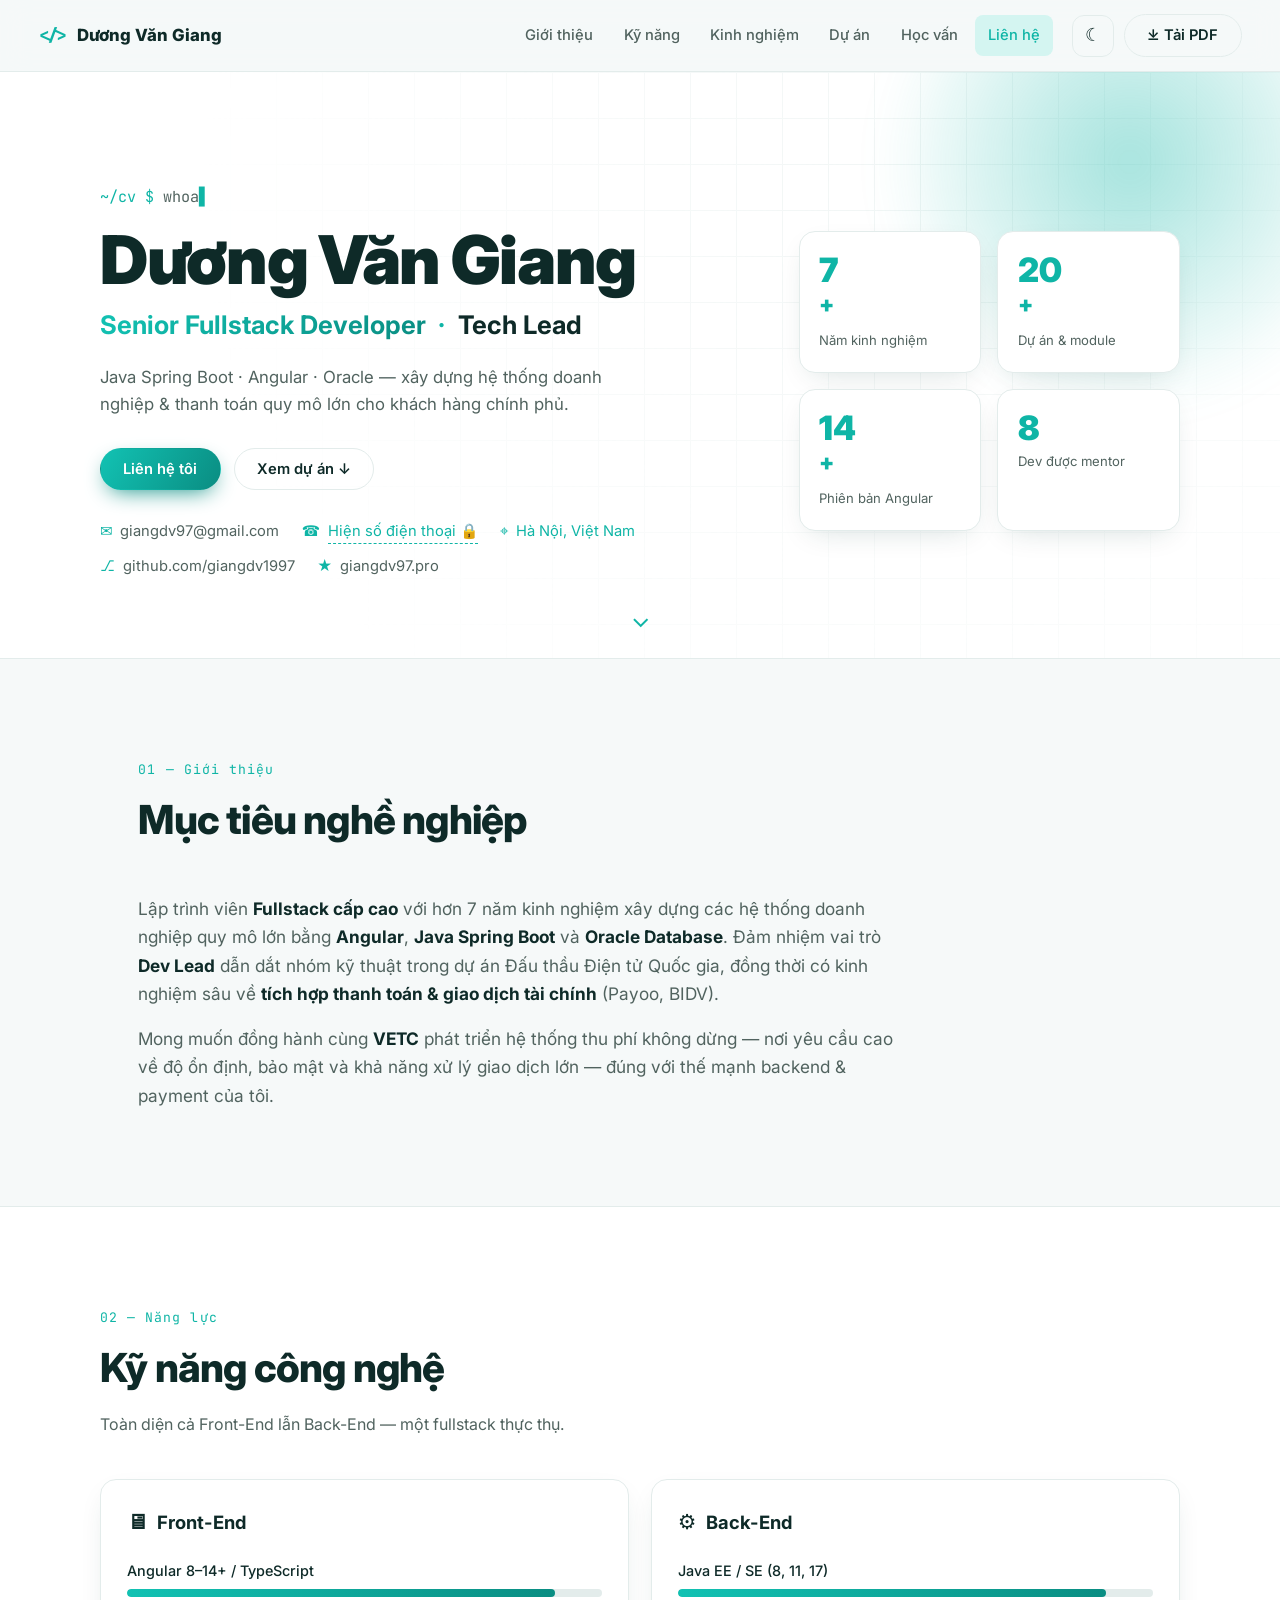
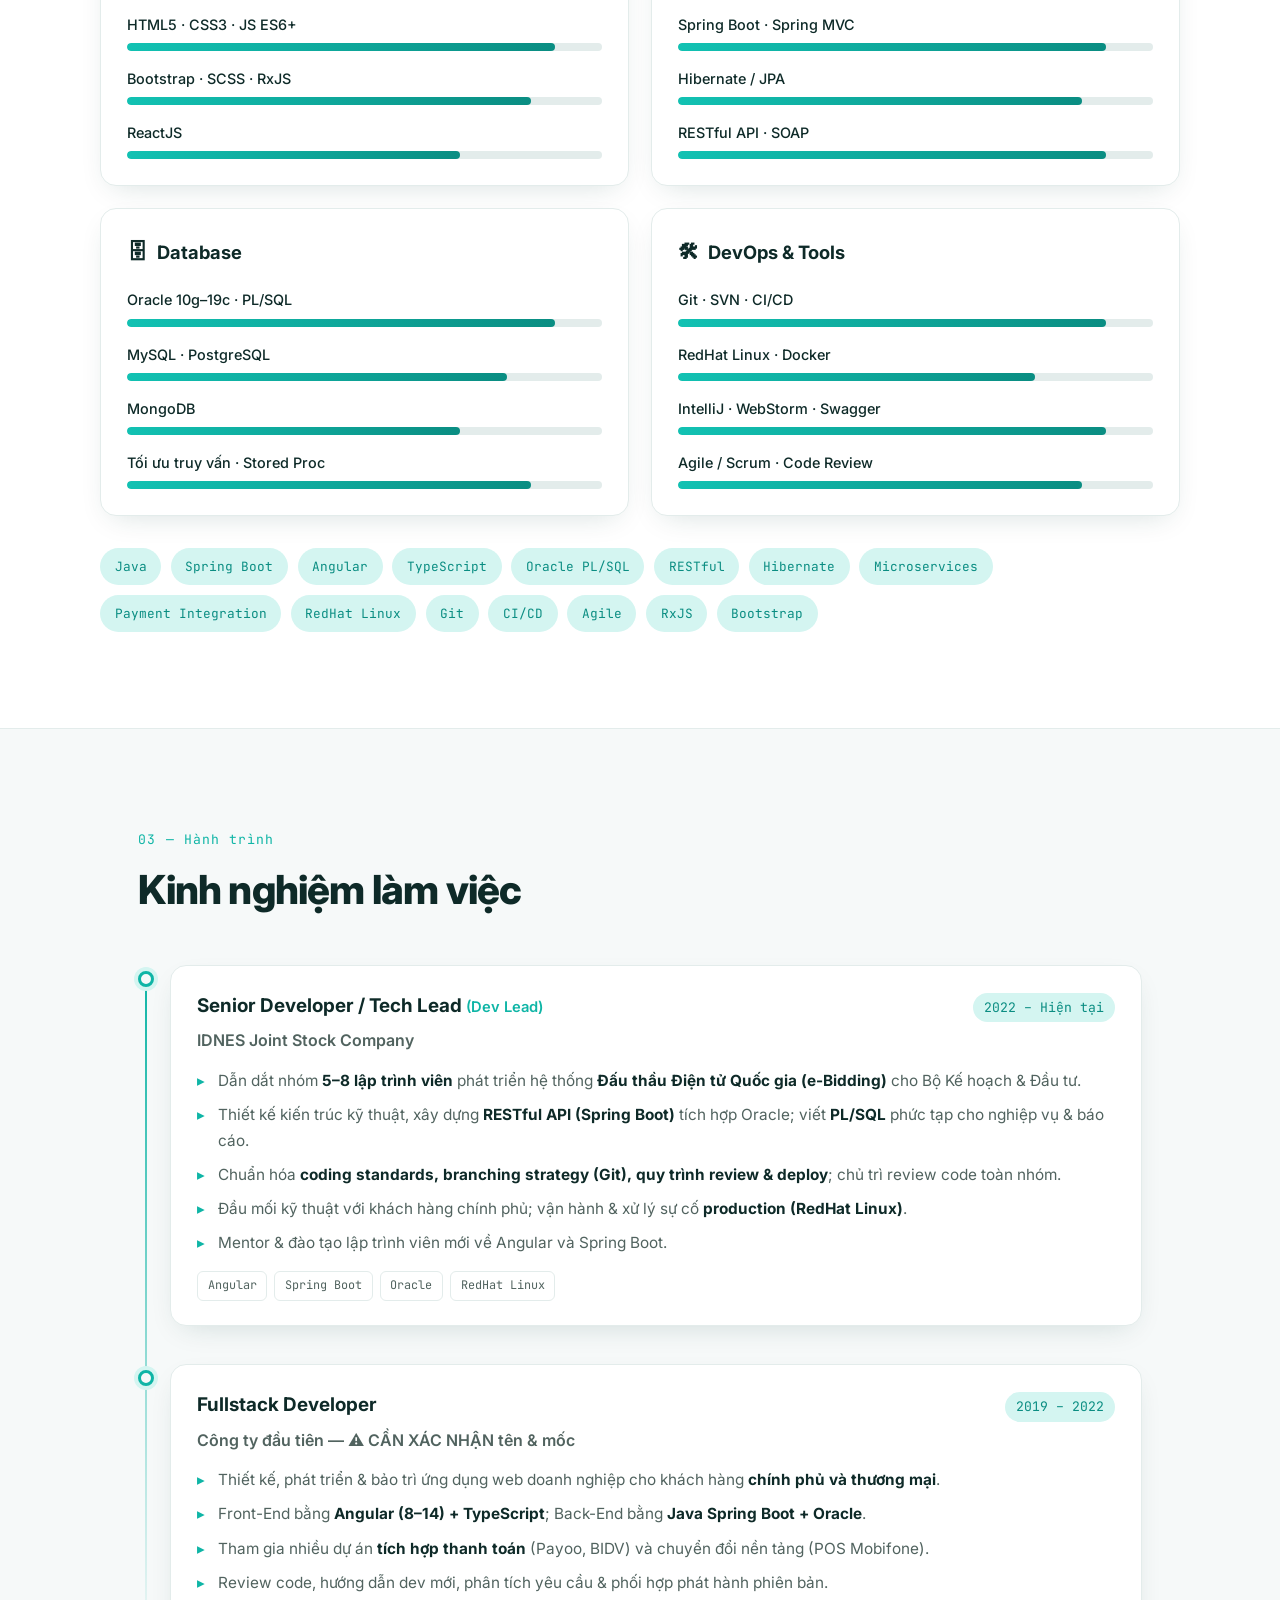
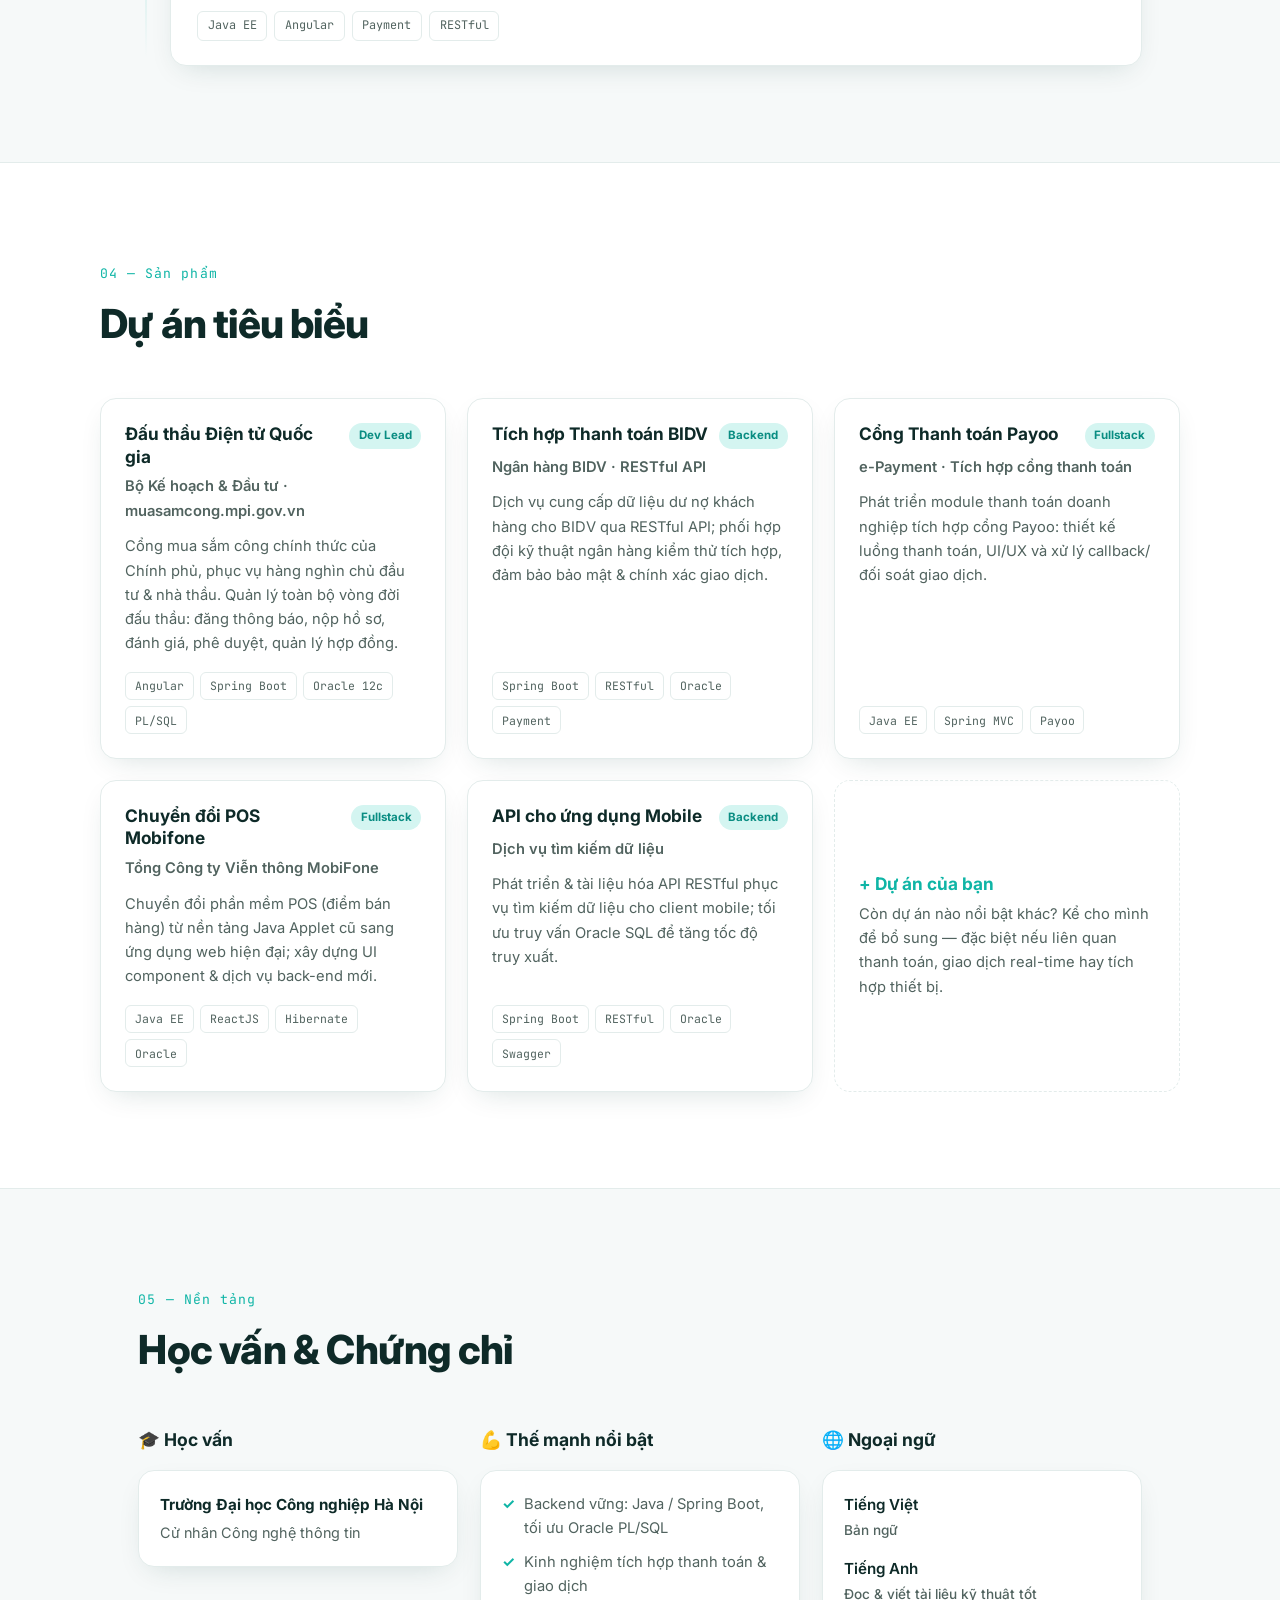
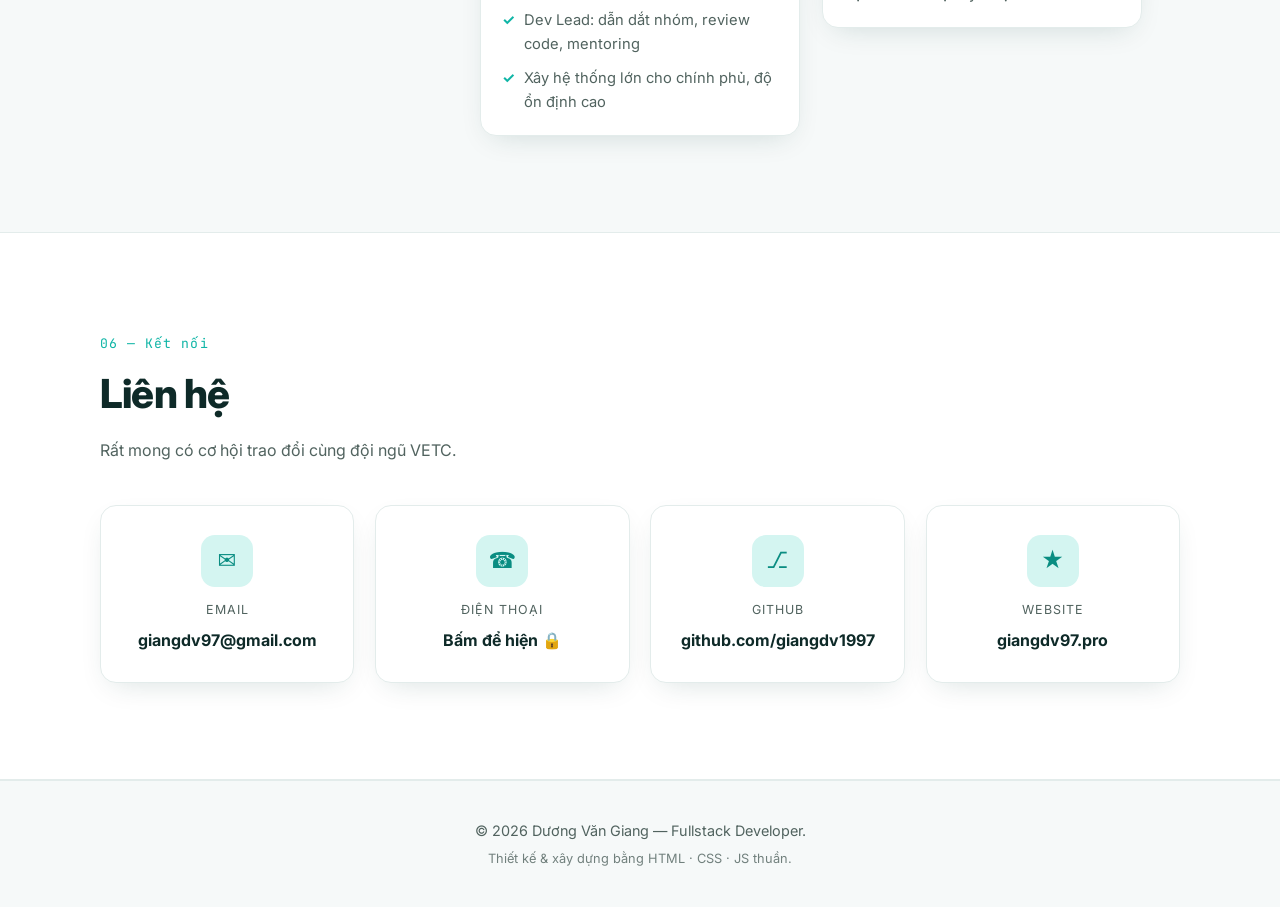
==== commit 5f3cc58e: "Cập nhật CV cho Dương Văn Giang + tính năng SĐT chống bot - Điền thông tin thật: tên, email, GitHub," ====
--- a/index.html
+++ b/index.html
@@ -30,7 +30,7 @@
   <header class="nav" id="nav">
     <a href="#hero" class="nav__brand">
       <span class="nav__logo">&lt;/&gt;</span>
-      <span data-fill="name-short">Họ Tên</span>
+      <span>Dương Văn Giang</span>
     </a>
     <nav class="nav__links" aria-label="Mục lục">
       <a href="#about">Giới thiệu</a>
@@ -59,7 +59,7 @@
         <p class="hero__hello">
           <span class="term">~/cv $</span> <span class="type" id="typeLine">whoami</span>
         </p>
-        <h1 class="hero__name" data-fill="name">Họ Và Tên Của Bạn</h1>
+        <h1 class="hero__name">Dương Văn Giang</h1>
         <h2 class="hero__role">
           <span class="grad">Senior Fullstack Developer</span>
           <span class="sep">·</span> Tech Lead
@@ -75,16 +75,17 @@
         </div>
 
         <ul class="hero__chips">
-          <li><span>✉</span> <a href="mailto:your.email@gmail.com" data-fill="email">your.email@gmail.com</a></li>
-          <li><span>☎</span> <a href="tel:+849xxxxxxxx" data-fill="phone">09xx xxx xxx</a></li>
-          <li><span>⌖</span> <span data-fill="location">Hà Nội, Việt Nam</span></li>
-          <li><span>⎇</span> <a href="#" target="_blank" rel="noopener" data-fill="github">github.com/username</a></li>
+          <li><span>✉</span> <a href="mailto:giangdv97@gmail.com">giangdv97@gmail.com</a></li>
+          <li><span>☎</span> <button type="button" class="chip-btn" data-phone><span class="phone-slot">Hiện số điện thoại 🔒</span></button></li>
+          <li><span>⌖</span> <span>Hà Nội, Việt Nam</span></li>
+          <li><span>⎇</span> <a href="https://github.com/giangdv1997" target="_blank" rel="noopener">github.com/giangdv1997</a></li>
+          <li><span>★</span> <a href="https://giangdv97.pro/" target="_blank" rel="noopener">giangdv97.pro</a></li>
         </ul>
       </div>
 
       <div class="hero__stats">
         <div class="stat">
-          <span class="stat__num" data-count="9">9</span><span class="stat__plus">+</span>
+          <span class="stat__num" data-count="7">7</span><span class="stat__plus">+</span>
           <span class="stat__label">Năm kinh nghiệm</span>
         </div>
         <div class="stat">
@@ -115,7 +116,7 @@
       </div>
       <div class="about reveal">
         <p>
-          Lập trình viên <strong>Fullstack cấp cao</strong> với gần một thập kỷ kinh nghiệm xây dựng
+          Lập trình viên <strong>Fullstack cấp cao</strong> với hơn 7 năm kinh nghiệm xây dựng
           các hệ thống doanh nghiệp quy mô lớn bằng <strong>Angular</strong>, <strong>Java Spring Boot</strong>
           và <strong>Oracle Database</strong>. Đảm nhiệm vai trò <strong>Dev Lead</strong> dẫn dắt nhóm kỹ thuật
           trong dự án Đấu thầu Điện tử Quốc gia, đồng thời có kinh nghiệm sâu về
@@ -219,9 +220,9 @@
           <div class="tl__body">
             <div class="tl__top">
               <h3>Fullstack Developer</h3>
-              <span class="tl__date" data-fill="fis-date">08/2016 – 2022</span>
+              <span class="tl__date" data-fill="fis-date">2019 – 2022</span>
             </div>
-            <p class="tl__org">FPT Information System (FIS)</p>
+            <p class="tl__org" data-fill="company1">Công ty đầu tiên — ⚠ CẦN XÁC NHẬN tên &amp; mốc</p>
             <ul class="tl__list">
               <li>Thiết kế, phát triển &amp; bảo trì ứng dụng web doanh nghiệp cho khách hàng <strong>chính phủ và thương mại</strong>.</li>
               <li>Front-End bằng <strong>Angular (8–14) + TypeScript</strong>; Back-End bằng <strong>Java Spring Boot + Oracle</strong>.</li>
@@ -313,20 +314,19 @@
           <h3 class="edu-col__h">🎓 Học vấn</h3>
           <div class="edu">
             <div class="edu__top">
-              <strong data-fill="school">Trường / Trung tâm</strong>
-              <span data-fill="school-year">2012 – 2015</span>
+              <strong>Trường Đại học Công nghiệp Hà Nội</strong>
             </div>
-            <p data-fill="major">Chuyên ngành Kỹ thuật phần mềm</p>
+            <p>Cử nhân Công nghệ thông tin</p>
           </div>
         </div>
 
         <div class="edu-col reveal">
-          <h3 class="edu-col__h">📜 Chứng chỉ</h3>
+          <h3 class="edu-col__h">💪 Thế mạnh nổi bật</h3>
           <ul class="cert">
-            <li>Java — Lập trình hướng đối tượng</li>
-            <li>Cloud Computing — Điện toán đám mây</li>
-            <li>Thuật toán &amp; Cấu trúc dữ liệu</li>
-            <li><span data-fill="cert-extra">Chứng chỉ khác (bổ sung)</span></li>
+            <li>Backend vững: Java / Spring Boot, tối ưu Oracle PL/SQL</li>
+            <li>Kinh nghiệm tích hợp thanh toán &amp; giao dịch</li>
+            <li>Dev Lead: dẫn dắt nhóm, review code, mentoring</li>
+            <li>Xây hệ thống lớn cho chính phủ, độ ổn định cao</li>
           </ul>
         </div>
 
@@ -349,29 +349,52 @@
       </div>
 
       <div class="contact reveal">
-        <a class="contact__card" href="mailto:your.email@gmail.com" data-fill="email-card">
+        <a class="contact__card" href="mailto:giangdv97@gmail.com">
           <span class="contact__ic">✉</span>
           <span class="contact__label">Email</span>
-          <span class="contact__val">your.email@gmail.com</span>
+          <span class="contact__val">giangdv97@gmail.com</span>
         </a>
-        <a class="contact__card" href="tel:+849xxxxxxxx" data-fill="phone-card">
+        <button type="button" class="contact__card" data-phone>
           <span class="contact__ic">☎</span>
           <span class="contact__label">Điện thoại</span>
-          <span class="contact__val">09xx xxx xxx</span>
-        </a>
-        <a class="contact__card" href="#" target="_blank" rel="noopener" data-fill="github-card">
+          <span class="contact__val phone-slot">Bấm để hiện 🔒</span>
+        </button>
+        <a class="contact__card" href="https://github.com/giangdv1997" target="_blank" rel="noopener">
           <span class="contact__ic">⎇</span>
           <span class="contact__label">GitHub</span>
-          <span class="contact__val">github.com/username</span>
+          <span class="contact__val">github.com/giangdv1997</span>
         </a>
+        <a class="contact__card" href="https://giangdv97.pro/" target="_blank" rel="noopener">
+          <span class="contact__ic">★</span>
+          <span class="contact__label">Website</span>
+          <span class="contact__val">giangdv97.pro</span>
+        </a>
       </div>
     </section>
   </main>
 
   <footer class="foot">
-    <p>© <span id="year"></span> <span data-fill="name-foot">Họ Và Tên</span> — Fullstack Developer.</p>
+    <p>© <span id="year"></span> Dương Văn Giang — Fullstack Developer.</p>
     <p class="foot__note">Thiết kế &amp; xây dựng bằng HTML · CSS · JS thuần.</p>
   </footer>
+
+  <!-- ░░░ MODAL: captcha toán học cho SĐT ░░░ -->
+  <div class="modal" id="phoneModal" hidden>
+    <div class="modal__overlay" data-close></div>
+    <div class="modal__box" role="dialog" aria-modal="true" aria-labelledby="phoneModalTitle">
+      <button class="modal__x" data-close aria-label="Đóng">✕</button>
+      <h3 id="phoneModalTitle">Xác minh bạn là người thật 🤖</h3>
+      <p class="modal__desc">Giải phép tính để xem số điện thoại (chống bot thu thập tự động):</p>
+      <div class="modal__math"><span id="mathQ">? + ? = ?</span></div>
+      <input type="number" id="mathA" class="modal__input" placeholder="Nhập kết quả" autocomplete="off" inputmode="numeric" />
+      <p class="modal__err" id="mathErr" hidden>Sai rồi, thử lại nhé!</p>
+      <button class="btn btn--primary" id="mathSubmit">Xác nhận</button>
+      <div class="modal__result" id="phoneResult" hidden>
+        <span class="modal__phone" id="phoneOut"></span>
+        <button class="btn btn--ghost" id="copyPhone">⧉ Sao chép số</button>
+      </div>
+    </div>
+  </div>
 
   <button class="totop" id="toTop" aria-label="Lên đầu trang">↑</button>
 
--- a/styles.css
+++ b/styles.css
@@ -315,11 +315,12 @@
 .lang b { font-weight: 500; font-size: .85rem; color: var(--text-soft); }
 
 /* ---------- Contact ---------- */
-.contact { display: grid; grid-template-columns: repeat(3, 1fr); gap: 1.3rem; }
+.contact { display: grid; grid-template-columns: repeat(auto-fit, minmax(210px, 1fr)); gap: 1.3rem; }
 .contact__card {
   background: var(--surface); border: 1px solid var(--line); border-radius: var(--radius);
   padding: 1.8rem 1.4rem; box-shadow: var(--shadow); text-align: center;
   display: grid; gap: .4rem; justify-items: center;
+  font: inherit; color: inherit; cursor: pointer;
   transition: transform .25s, border-color .25s, box-shadow .25s;
 }
 .contact__card:hover { transform: translateY(-5px); border-color: var(--accent); box-shadow: var(--shadow-lg); }
@@ -346,6 +347,47 @@
   opacity: 0; pointer-events: none; transform: translateY(12px); transition: opacity .3s, transform .3s;
 }
 .totop.show { opacity: 1; pointer-events: auto; transform: none; }
+
+/* ---------- Phone button (chip) ---------- */
+.chip-btn {
+  font: inherit; background: none; border: none; padding: 0; cursor: pointer;
+  color: inherit; border-bottom: 1px dashed var(--accent); transition: color .2s;
+}
+.chip-btn:hover { color: var(--accent); }
+
+/* ---------- Modal (captcha SĐT) ---------- */
+.modal { position: fixed; inset: 0; z-index: 100; display: grid; place-items: center; padding: 1rem; }
+.modal[hidden] { display: none; }
+.modal__overlay { position: absolute; inset: 0; background: rgba(4, 18, 17, .55); backdrop-filter: blur(4px); }
+.modal__box {
+  position: relative; z-index: 1; width: min(380px, 100%); text-align: center;
+  background: var(--surface); border: 1px solid var(--line); border-radius: var(--radius);
+  padding: 1.9rem 1.6rem; box-shadow: var(--shadow-lg); animation: pop .25s ease;
+}
+@keyframes pop { from { transform: translateY(14px) scale(.96); opacity: 0; } }
+.modal__x {
+  position: absolute; top: .6rem; right: .8rem; background: none; border: none;
+  font-size: 1.05rem; cursor: pointer; color: var(--text-soft);
+}
+.modal__box h3 { font-size: 1.15rem; margin-bottom: .4rem; }
+.modal__desc { color: var(--text-soft); font-size: .9rem; margin-bottom: 1.1rem; }
+.modal__math {
+  font-family: var(--mono); font-size: 1.7rem; font-weight: 700; color: var(--accent-deep);
+  background: var(--accent-soft); border-radius: var(--radius-sm); padding: .9rem; margin-bottom: 1rem;
+}
+[data-theme="dark"] .modal__math { color: var(--accent); }
+.modal__input {
+  width: 100%; font: 600 1rem var(--font); text-align: center;
+  padding: .75rem; border: 1.5px solid var(--line); border-radius: var(--radius-sm);
+  background: var(--bg); color: var(--text); margin-bottom: .9rem;
+}
+.modal__input:focus { outline: none; border-color: var(--accent); }
+.modal__err { color: #e5484d; font-size: .85rem; margin-bottom: .7rem; }
+.modal #mathSubmit, .modal__result .btn { width: 100%; justify-content: center; }
+.modal__result { margin-top: 1rem; display: grid; gap: .7rem; }
+.modal__phone {
+  font-family: var(--mono); font-size: 1.5rem; font-weight: 700; letter-spacing: .04em; color: var(--accent);
+}
 
 /* ---------- Reveal animation ---------- */
 .reveal { opacity: 0; transform: translateY(26px); transition: opacity .6s ease, transform .6s ease; }
@@ -380,8 +422,9 @@
   }
   @page { size: A4; margin: 12mm 12mm; }
 
-  .nav, .hero__scroll, .hero__cta, .totop, #burger,
+  .nav, .modal, .hero__scroll, .hero__cta, .totop, #burger,
   .hero__grid, .hero__glow, .proj--ghost, .section__kicker { display: none !important; }
+  .chip-btn { border-bottom: none; }
 
   body { background: #fff; font-size: 11px; line-height: 1.45; }
   .hero { padding: 0 0 12px; border: none; }
@@ -411,7 +454,7 @@
   .skill-card, .proj { padding: .7rem .8rem; }
   .timeline { page-break-inside: auto; }
   .tl { page-break-inside: avoid; padding-bottom: .8rem; }
-  .contact { grid-template-columns: repeat(3, 1fr); }
+  .contact { grid-template-columns: repeat(2, 1fr); }
   .foot { border: none; padding: 8px 0 0; }
   .totop, .icon-btn { display: none !important; }
   a { color: var(--text) !important; }
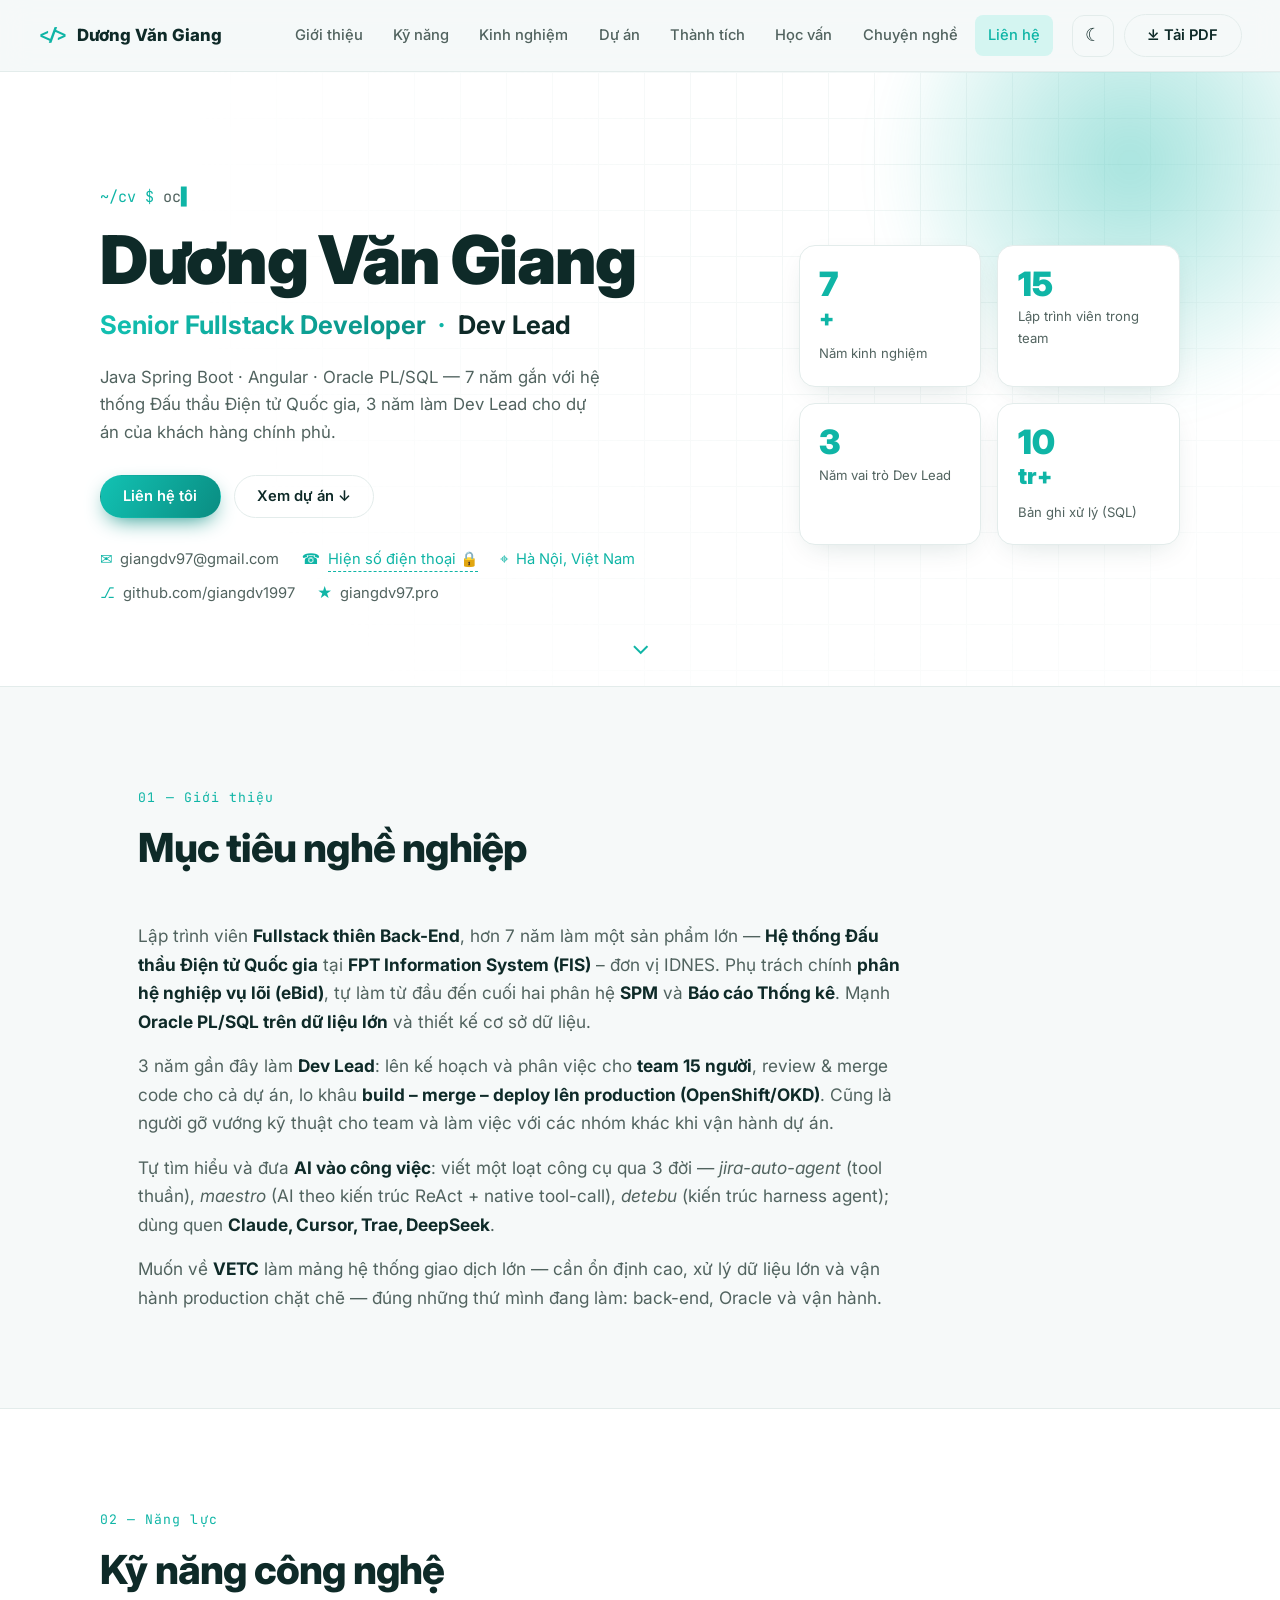
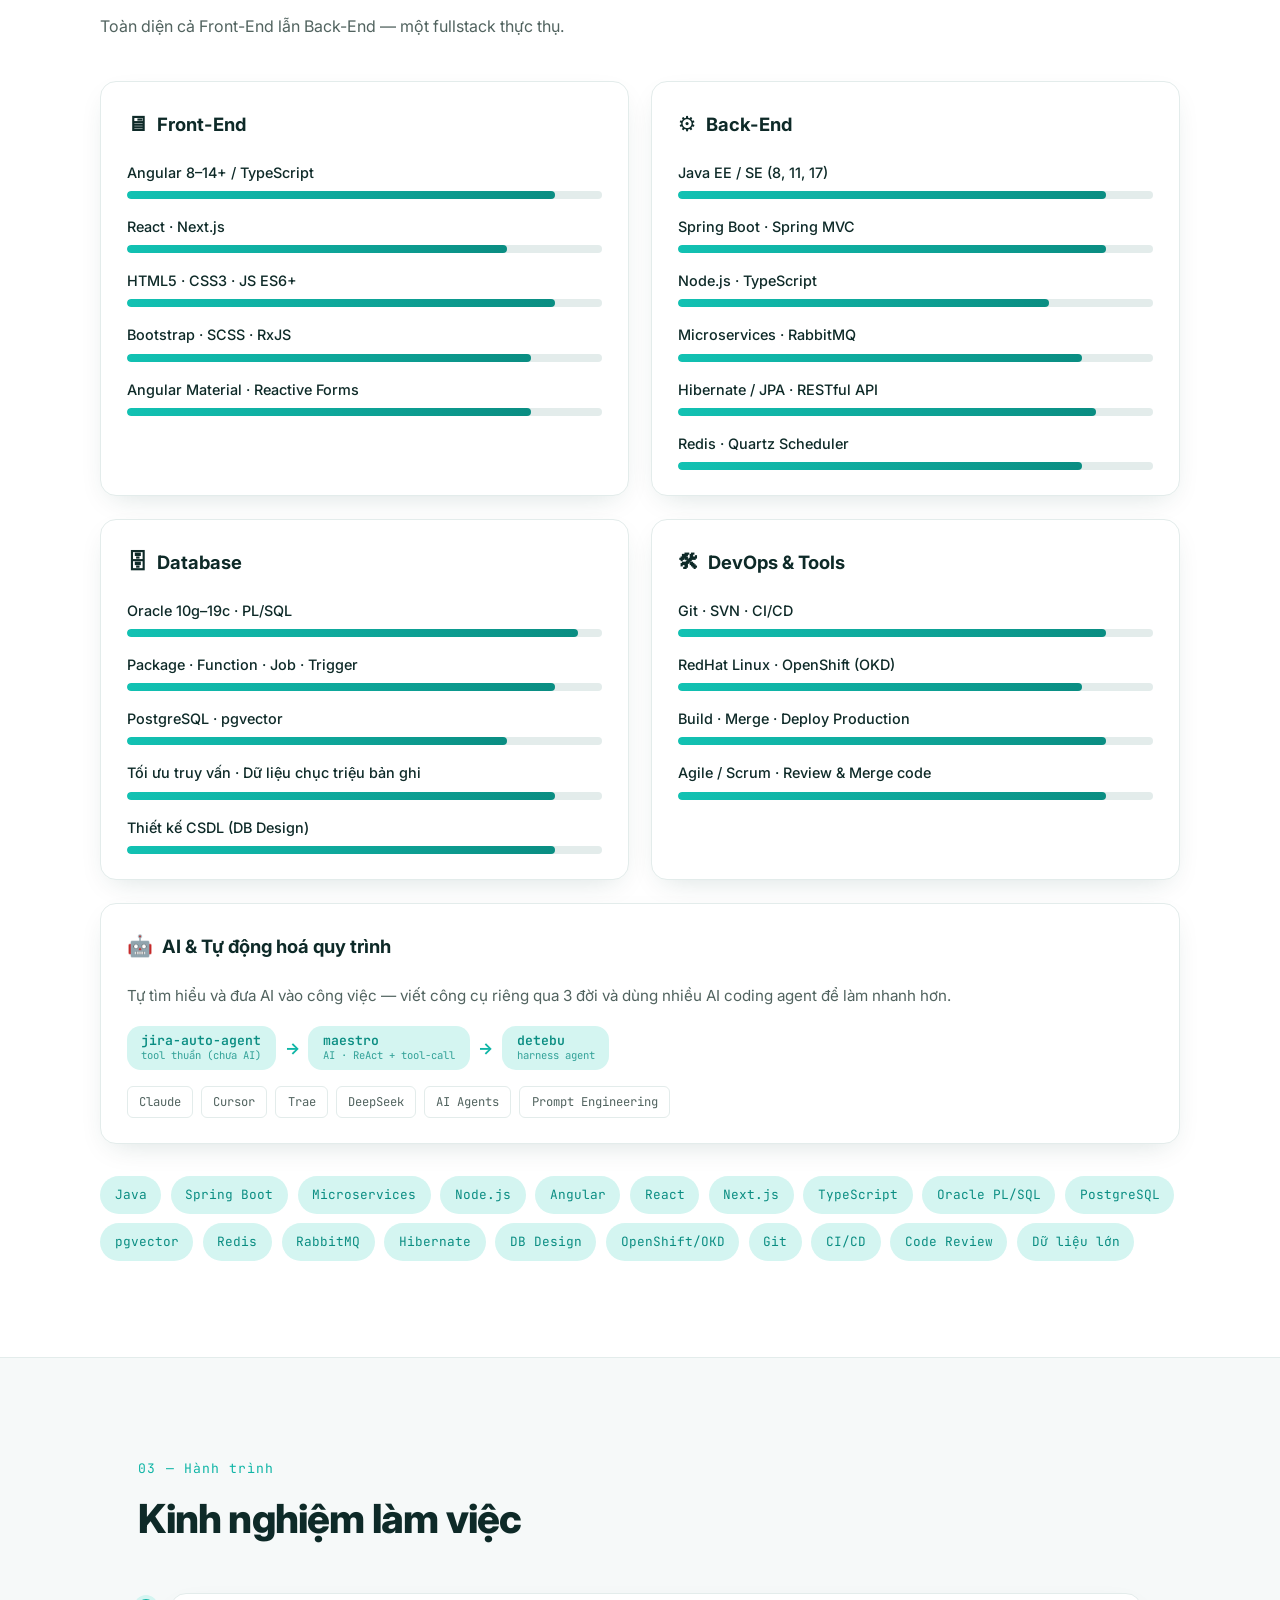
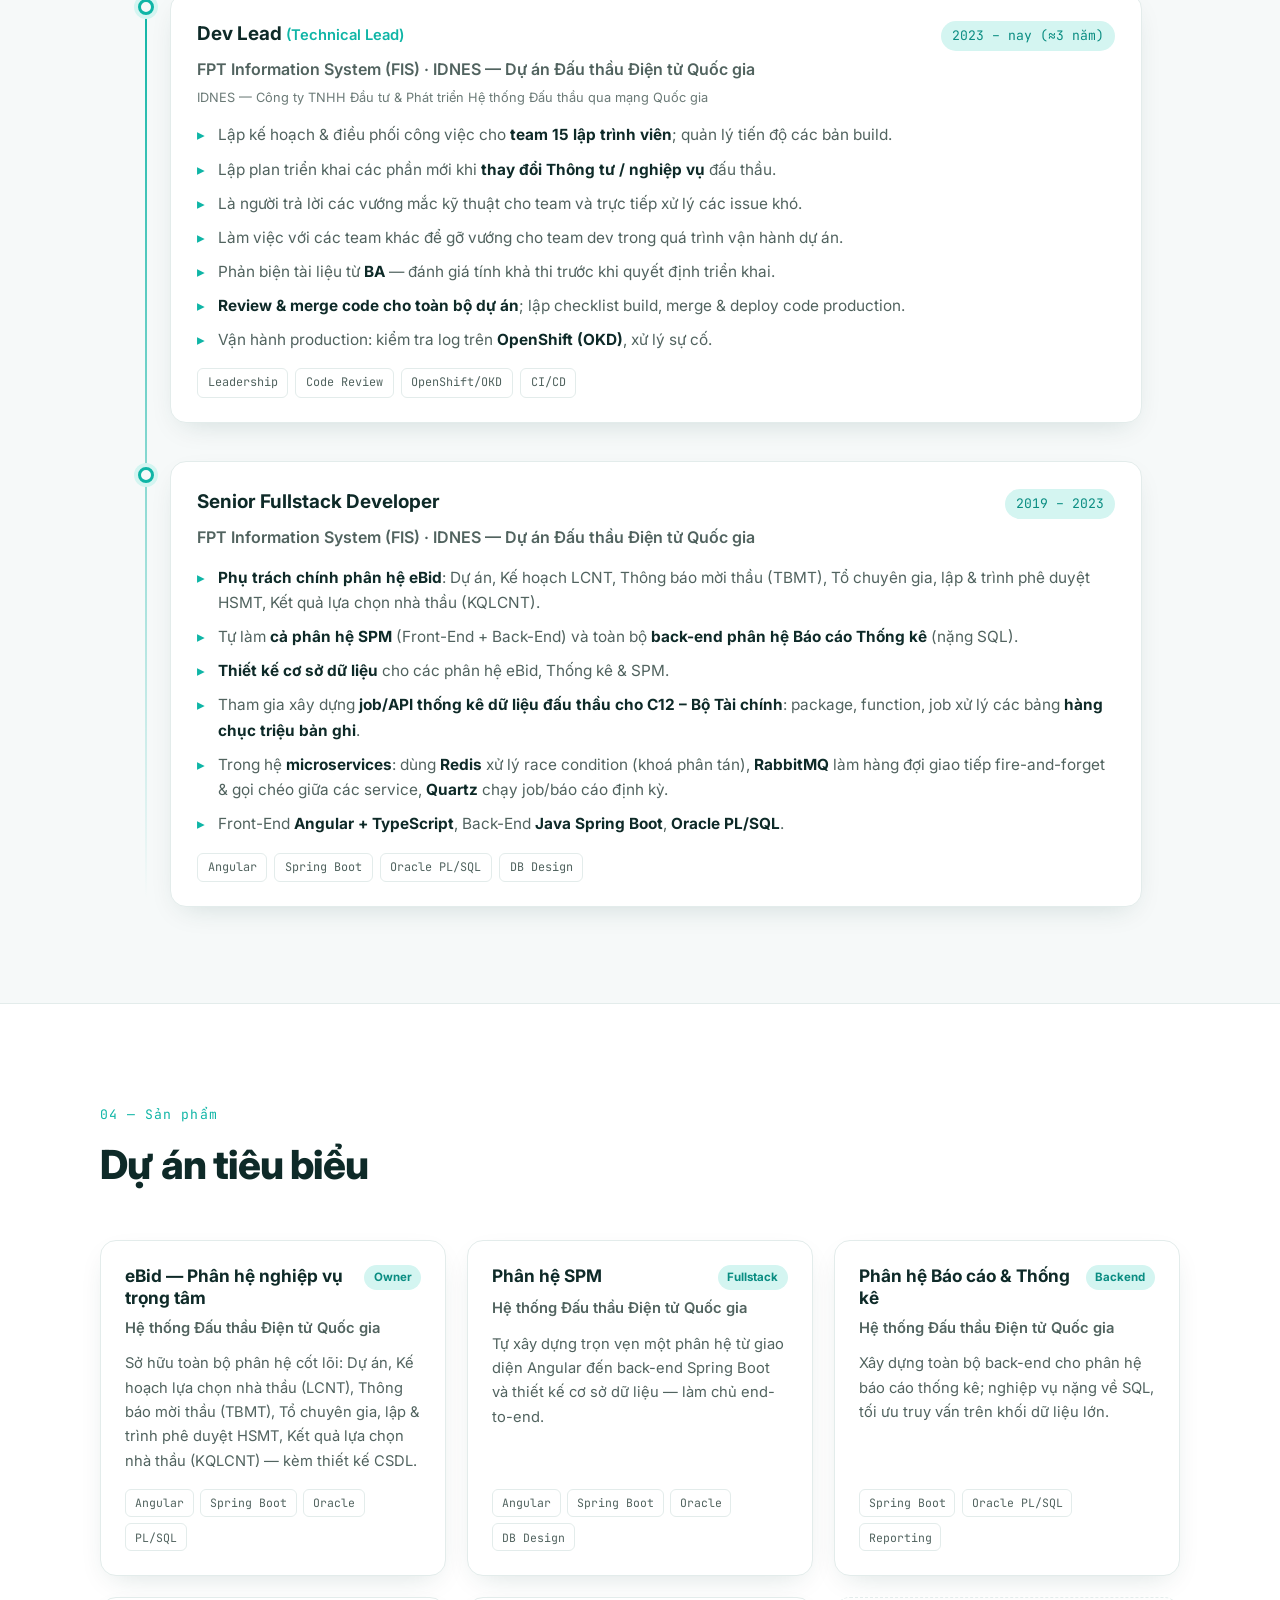
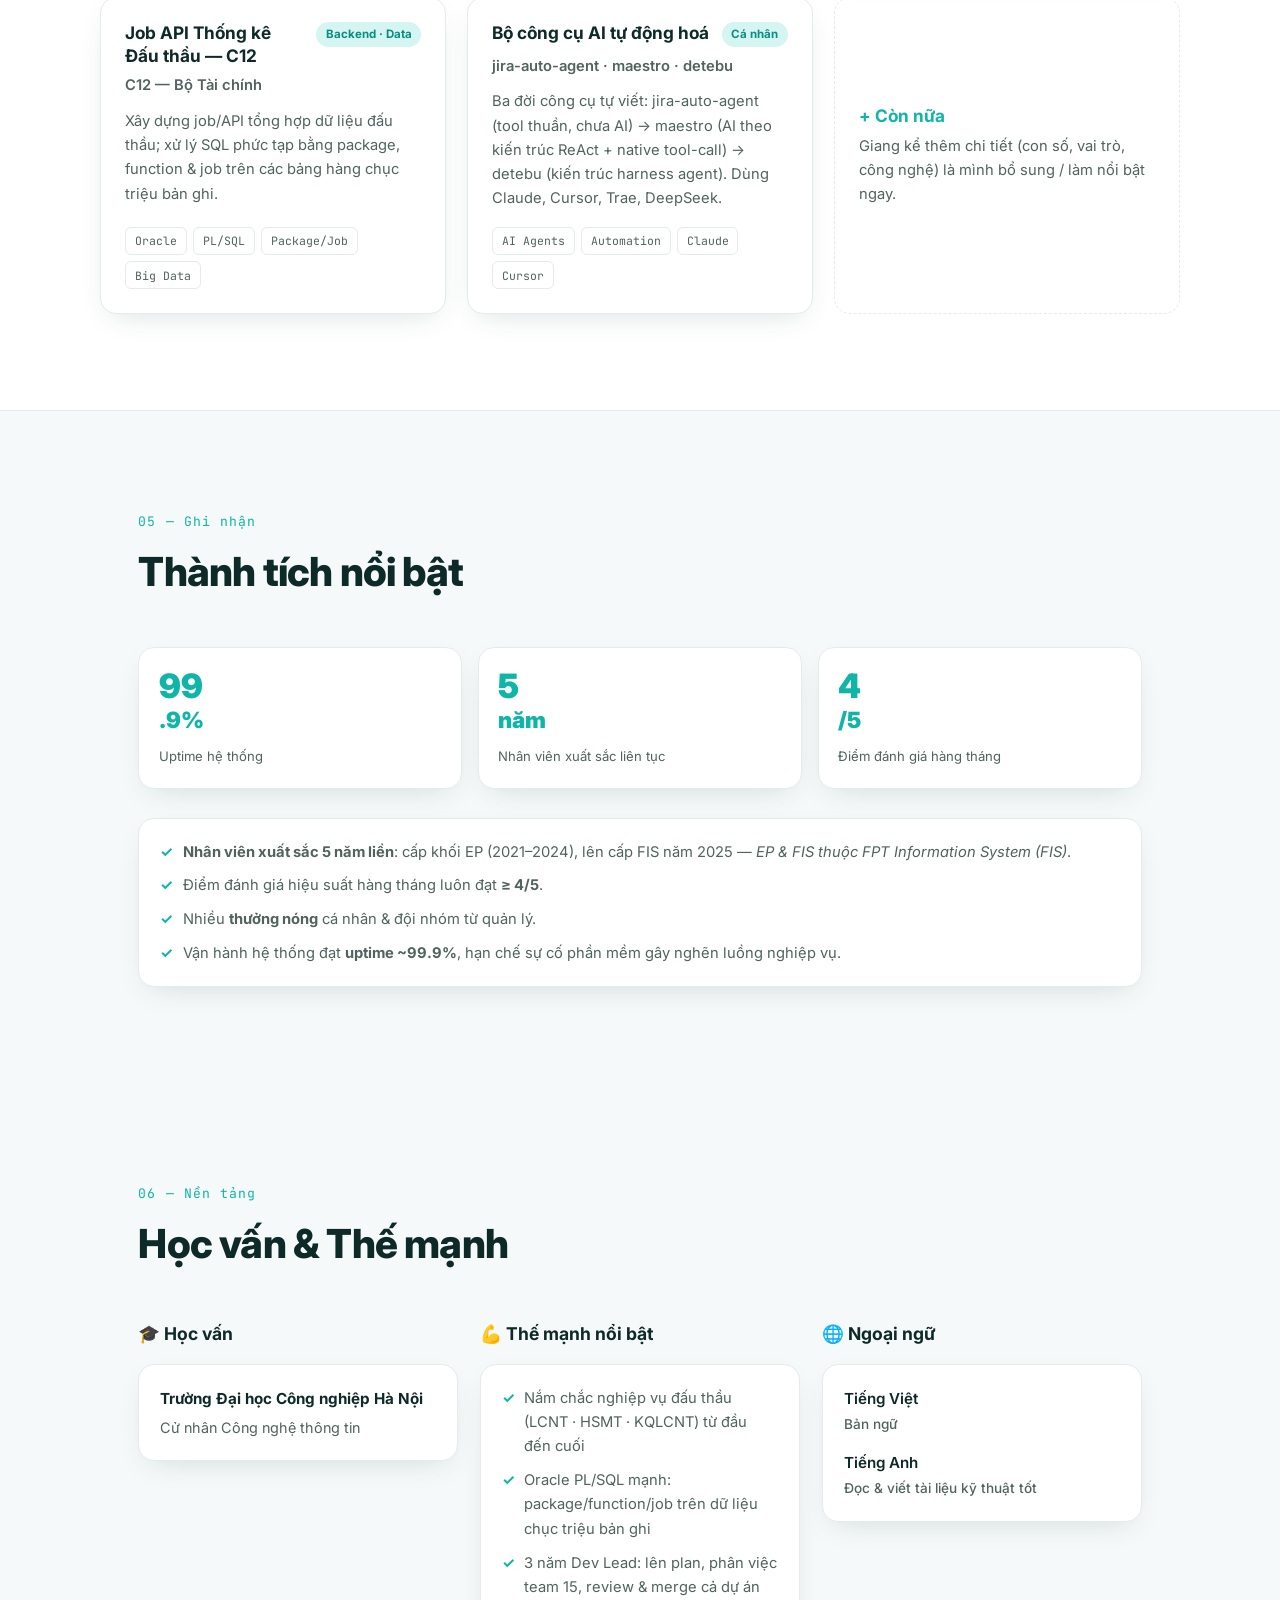
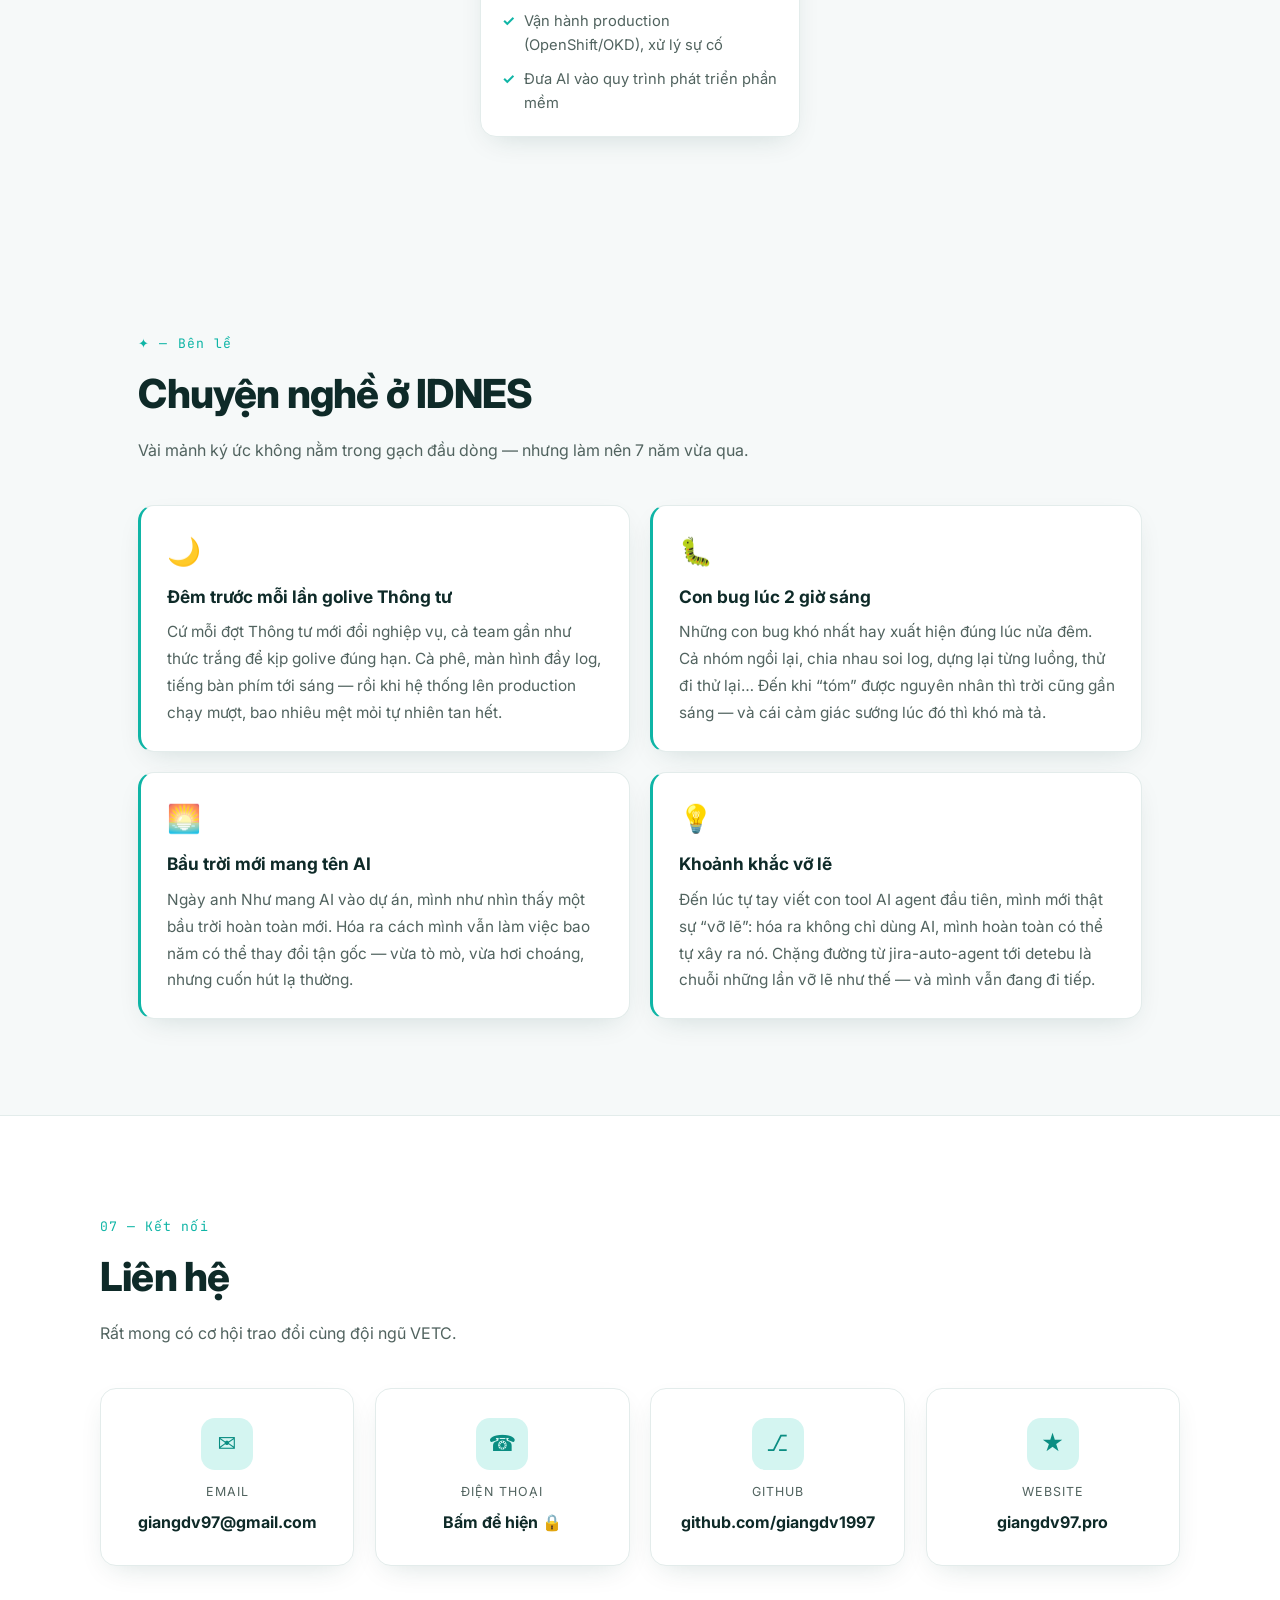
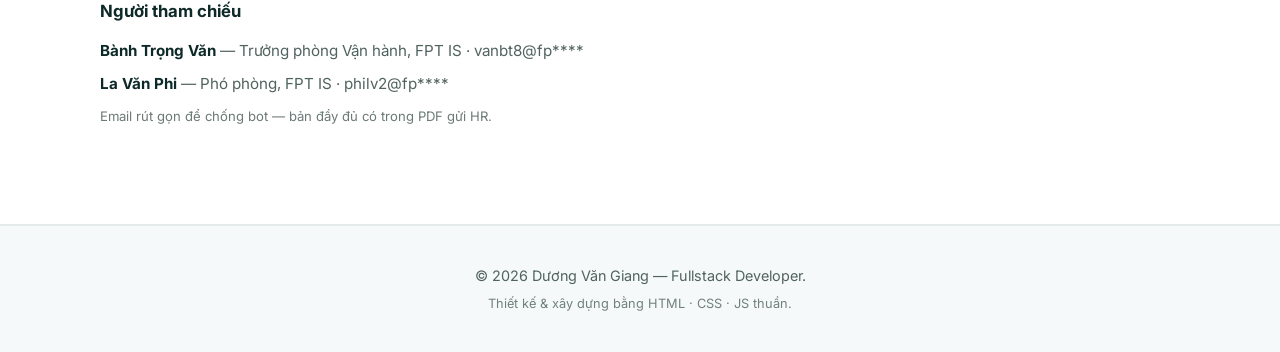
==== commit 36ada2ac: "Tái cấu trúc CV theo dữ liệu thật + mục Thành tích & Chuyện nghề - Định vị quanh 1 dự án IDNES (e-Bi" ====
--- a/index.html
+++ b/index.html
@@ -37,7 +37,9 @@
       <a href="#skills">Kỹ năng</a>
       <a href="#experience">Kinh nghiệm</a>
       <a href="#projects">Dự án</a>
+      <a href="#achievements">Thành tích</a>
       <a href="#education">Học vấn</a>
+      <a href="#stories">Chuyện nghề</a>
       <a href="#contact">Liên hệ</a>
     </nav>
     <div class="nav__actions">
@@ -62,11 +64,11 @@
         <h1 class="hero__name">Dương Văn Giang</h1>
         <h2 class="hero__role">
           <span class="grad">Senior Fullstack Developer</span>
-          <span class="sep">·</span> Tech Lead
+          <span class="sep">·</span> Dev Lead
         </h2>
         <p class="hero__tag" data-fill="tagline">
-          Java Spring Boot · Angular · Oracle — xây dựng hệ thống doanh nghiệp &amp;
-          thanh toán quy mô lớn cho khách hàng chính phủ.
+          Java Spring Boot · Angular · Oracle PL/SQL — 7 năm gắn với hệ thống Đấu thầu
+          Điện tử Quốc gia, 3 năm làm Dev Lead cho dự án của khách hàng chính phủ.
         </p>
 
         <div class="hero__cta">
@@ -89,16 +91,16 @@
           <span class="stat__label">Năm kinh nghiệm</span>
         </div>
         <div class="stat">
-          <span class="stat__num" data-count="20">20</span><span class="stat__plus">+</span>
-          <span class="stat__label">Dự án &amp; module</span>
-        </div>
-        <div class="stat">
-          <span class="stat__num" data-count="14">14</span><span class="stat__plus">+</span>
-          <span class="stat__label">Phiên bản Angular</span>
-        </div>
-        <div class="stat">
-          <span class="stat__num" data-count="8">8</span>
-          <span class="stat__label">Dev được mentor</span>
+          <span class="stat__num" data-count="15">15</span>
+          <span class="stat__label">Lập trình viên trong team</span>
+        </div>
+        <div class="stat">
+          <span class="stat__num" data-count="3">3</span>
+          <span class="stat__label">Năm vai trò Dev Lead</span>
+        </div>
+        <div class="stat">
+          <span class="stat__num" data-count="10">10</span><span class="stat__plus">tr+</span>
+          <span class="stat__label">Bản ghi xử lý (SQL)</span>
         </div>
       </div>
     </div>
@@ -116,16 +118,27 @@
       </div>
       <div class="about reveal">
         <p>
-          Lập trình viên <strong>Fullstack cấp cao</strong> với hơn 7 năm kinh nghiệm xây dựng
-          các hệ thống doanh nghiệp quy mô lớn bằng <strong>Angular</strong>, <strong>Java Spring Boot</strong>
-          và <strong>Oracle Database</strong>. Đảm nhiệm vai trò <strong>Dev Lead</strong> dẫn dắt nhóm kỹ thuật
-          trong dự án Đấu thầu Điện tử Quốc gia, đồng thời có kinh nghiệm sâu về
-          <strong>tích hợp thanh toán &amp; giao dịch tài chính</strong> (Payoo, BIDV).
+          Lập trình viên <strong>Fullstack thiên Back-End</strong>, hơn 7 năm làm một sản phẩm lớn —
+          <strong>Hệ thống Đấu thầu Điện tử Quốc gia</strong> tại <strong>FPT Information System (FIS)</strong> – đơn vị IDNES. Phụ trách chính
+          <strong>phân hệ nghiệp vụ lõi (eBid)</strong>, tự làm từ đầu đến cuối hai phân hệ
+          <strong>SPM</strong> và <strong>Báo cáo Thống kê</strong>. Mạnh
+          <strong>Oracle PL/SQL trên dữ liệu lớn</strong> và thiết kế cơ sở dữ liệu.
         </p>
         <p>
-          Mong muốn đồng hành cùng <strong>VETC</strong> phát triển hệ thống thu phí không dừng — nơi
-          yêu cầu cao về độ ổn định, bảo mật và khả năng xử lý giao dịch lớn — đúng với thế mạnh
-          backend &amp; payment của tôi.
+          3 năm gần đây làm <strong>Dev Lead</strong>: lên kế hoạch và phân việc cho
+          <strong>team 15 người</strong>, review &amp; merge code cho cả dự án, lo khâu
+          <strong>build – merge – deploy lên production (OpenShift/OKD)</strong>. Cũng là người
+          gỡ vướng kỹ thuật cho team và làm việc với các nhóm khác khi vận hành dự án.
+        </p>
+        <p>
+          Tự tìm hiểu và đưa <strong>AI vào công việc</strong>: viết một loạt công cụ qua 3 đời —
+          <em>jira-auto-agent</em> (tool thuần), <em>maestro</em> (AI theo kiến trúc ReAct + native tool-call),
+          <em>detebu</em> (kiến trúc harness agent); dùng quen <strong>Claude, Cursor, Trae, DeepSeek</strong>.
+        </p>
+        <p>
+          Muốn về <strong>VETC</strong> làm mảng hệ thống giao dịch lớn — cần ổn định cao, xử lý
+          dữ liệu lớn và vận hành production chặt chẽ — đúng những thứ mình đang làm:
+          back-end, Oracle và vận hành.
         </p>
       </div>
     </section>
@@ -143,9 +156,10 @@
           <h3 class="skill-card__title"><span class="skill-card__ic">🖥</span> Front-End</h3>
           <ul class="bars">
             <li data-level="90"><span>Angular 8–14+ / TypeScript</span><i></i></li>
+            <li data-level="80"><span>React · Next.js</span><i></i></li>
             <li data-level="90"><span>HTML5 · CSS3 · JS ES6+</span><i></i></li>
             <li data-level="85"><span>Bootstrap · SCSS · RxJS</span><i></i></li>
-            <li data-level="70"><span>ReactJS</span><i></i></li>
+            <li data-level="85"><span>Angular Material · Reactive Forms</span><i></i></li>
           </ul>
         </article>
 
@@ -154,18 +168,21 @@
           <ul class="bars">
             <li data-level="90"><span>Java EE / SE (8, 11, 17)</span><i></i></li>
             <li data-level="90"><span>Spring Boot · Spring MVC</span><i></i></li>
-            <li data-level="85"><span>Hibernate / JPA</span><i></i></li>
-            <li data-level="90"><span>RESTful API · SOAP</span><i></i></li>
+            <li data-level="78"><span>Node.js · TypeScript</span><i></i></li>
+            <li data-level="85"><span>Microservices · RabbitMQ</span><i></i></li>
+            <li data-level="88"><span>Hibernate / JPA · RESTful API</span><i></i></li>
+            <li data-level="85"><span>Redis · Quartz Scheduler</span><i></i></li>
           </ul>
         </article>
 
         <article class="skill-card reveal">
           <h3 class="skill-card__title"><span class="skill-card__ic">🗄</span> Database</h3>
           <ul class="bars">
-            <li data-level="90"><span>Oracle 10g–19c · PL/SQL</span><i></i></li>
-            <li data-level="80"><span>MySQL · PostgreSQL</span><i></i></li>
-            <li data-level="70"><span>MongoDB</span><i></i></li>
-            <li data-level="85"><span>Tối ưu truy vấn · Stored Proc</span><i></i></li>
+            <li data-level="95"><span>Oracle 10g–19c · PL/SQL</span><i></i></li>
+            <li data-level="90"><span>Package · Function · Job · Trigger</span><i></i></li>
+            <li data-level="80"><span>PostgreSQL · pgvector</span><i></i></li>
+            <li data-level="90"><span>Tối ưu truy vấn · Dữ liệu chục triệu bản ghi</span><i></i></li>
+            <li data-level="90"><span>Thiết kế CSDL (DB Design)</span><i></i></li>
           </ul>
         </article>
 
@@ -173,18 +190,36 @@
           <h3 class="skill-card__title"><span class="skill-card__ic">🛠</span> DevOps &amp; Tools</h3>
           <ul class="bars">
             <li data-level="90"><span>Git · SVN · CI/CD</span><i></i></li>
-            <li data-level="75"><span>RedHat Linux · Docker</span><i></i></li>
-            <li data-level="90"><span>IntelliJ · WebStorm · Swagger</span><i></i></li>
-            <li data-level="85"><span>Agile / Scrum · Code Review</span><i></i></li>
+            <li data-level="85"><span>RedHat Linux · OpenShift (OKD)</span><i></i></li>
+            <li data-level="90"><span>Build · Merge · Deploy Production</span><i></i></li>
+            <li data-level="90"><span>Agile / Scrum · Review &amp; Merge code</span><i></i></li>
           </ul>
         </article>
+
+        <article class="skill-card skill-card--wide reveal">
+          <h3 class="skill-card__title"><span class="skill-card__ic">🤖</span> AI &amp; Tự động hoá quy trình</h3>
+          <p class="skill-card__lead">
+            Tự tìm hiểu và đưa AI vào công việc — viết công cụ riêng qua 3 đời và dùng nhiều
+            AI coding agent để làm nhanh hơn.
+          </p>
+          <div class="ai-flow">
+            <span>jira-auto-agent <small>tool thuần (chưa AI)</small></span><i>→</i>
+            <span>maestro <small>AI · ReAct + tool-call</small></span><i>→</i>
+            <span>detebu <small>harness agent</small></span>
+          </div>
+          <div class="ai-tools">
+            <span>Claude</span><span>Cursor</span><span>Trae</span><span>DeepSeek</span>
+            <span>AI Agents</span><span>Prompt Engineering</span>
+          </div>
+        </article>
       </div>
 
       <div class="tagcloud reveal">
-        <span>Java</span><span>Spring Boot</span><span>Angular</span><span>TypeScript</span>
-        <span>Oracle PL/SQL</span><span>RESTful</span><span>Hibernate</span><span>Microservices</span>
-        <span>Payment Integration</span><span>RedHat Linux</span><span>Git</span><span>CI/CD</span>
-        <span>Agile</span><span>RxJS</span><span>Bootstrap</span>
+        <span>Java</span><span>Spring Boot</span><span>Microservices</span><span>Node.js</span>
+        <span>Angular</span><span>React</span><span>Next.js</span><span>TypeScript</span>
+        <span>Oracle PL/SQL</span><span>PostgreSQL</span><span>pgvector</span><span>Redis</span>
+        <span>RabbitMQ</span><span>Hibernate</span><span>DB Design</span><span>OpenShift/OKD</span>
+        <span>Git</span><span>CI/CD</span><span>Code Review</span><span>Dữ liệu lớn</span>
       </div>
     </section>
 
@@ -200,18 +235,21 @@
           <div class="tl__dot"></div>
           <div class="tl__body">
             <div class="tl__top">
-              <h3>Senior Developer / Tech Lead <span class="tl__lead">(Dev Lead)</span></h3>
-              <span class="tl__date" data-fill="idnes-date">2022 – Hiện tại</span>
+              <h3>Dev Lead <span class="tl__lead">(Technical Lead)</span></h3>
+              <span class="tl__date" data-fill="lead-date">2023 – nay (≈3 năm)</span>
             </div>
-            <p class="tl__org">IDNES Joint Stock Company</p>
+            <p class="tl__org">FPT Information System (FIS) · IDNES — Dự án Đấu thầu Điện tử Quốc gia</p>
+            <p class="tl__sub">IDNES — Công ty TNHH Đầu tư &amp; Phát triển Hệ thống Đấu thầu qua mạng Quốc gia</p>
             <ul class="tl__list">
-              <li>Dẫn dắt nhóm <strong>5–8 lập trình viên</strong> phát triển hệ thống <strong>Đấu thầu Điện tử Quốc gia (e-Bidding)</strong> cho Bộ Kế hoạch &amp; Đầu tư.</li>
-              <li>Thiết kế kiến trúc kỹ thuật, xây dựng <strong>RESTful API (Spring Boot)</strong> tích hợp Oracle; viết <strong>PL/SQL</strong> phức tạp cho nghiệp vụ &amp; báo cáo.</li>
-              <li>Chuẩn hóa <strong>coding standards, branching strategy (Git), quy trình review &amp; deploy</strong>; chủ trì review code toàn nhóm.</li>
-              <li>Đầu mối kỹ thuật với khách hàng chính phủ; vận hành &amp; xử lý sự cố <strong>production (RedHat Linux)</strong>.</li>
-              <li>Mentor &amp; đào tạo lập trình viên mới về Angular và Spring Boot.</li>
+              <li>Lập kế hoạch &amp; điều phối công việc cho <strong>team 15 lập trình viên</strong>; quản lý tiến độ các bản build.</li>
+              <li>Lập plan triển khai các phần mới khi <strong>thay đổi Thông tư / nghiệp vụ</strong> đấu thầu.</li>
+              <li>Là người trả lời các vướng mắc kỹ thuật cho team và trực tiếp xử lý các issue khó.</li>
+              <li>Làm việc với các team khác để gỡ vướng cho team dev trong quá trình vận hành dự án.</li>
+              <li>Phản biện tài liệu từ <strong>BA</strong> — đánh giá tính khả thi trước khi quyết định triển khai.</li>
+              <li><strong>Review &amp; merge code cho toàn bộ dự án</strong>; lập checklist build, merge &amp; deploy code production.</li>
+              <li>Vận hành production: kiểm tra log trên <strong>OpenShift (OKD)</strong>, xử lý sự cố.</li>
             </ul>
-            <div class="tl__tags"><span>Angular</span><span>Spring Boot</span><span>Oracle</span><span>RedHat Linux</span></div>
+            <div class="tl__tags"><span>Leadership</span><span>Code Review</span><span>OpenShift/OKD</span><span>CI/CD</span></div>
           </div>
         </article>
 
@@ -219,17 +257,19 @@
           <div class="tl__dot"></div>
           <div class="tl__body">
             <div class="tl__top">
-              <h3>Fullstack Developer</h3>
-              <span class="tl__date" data-fill="fis-date">2019 – 2022</span>
+              <h3>Senior Fullstack Developer</h3>
+              <span class="tl__date" data-fill="senior-date">2019 – 2023</span>
             </div>
-            <p class="tl__org" data-fill="company1">Công ty đầu tiên — ⚠ CẦN XÁC NHẬN tên &amp; mốc</p>
+            <p class="tl__org">FPT Information System (FIS) · IDNES — Dự án Đấu thầu Điện tử Quốc gia</p>
             <ul class="tl__list">
-              <li>Thiết kế, phát triển &amp; bảo trì ứng dụng web doanh nghiệp cho khách hàng <strong>chính phủ và thương mại</strong>.</li>
-              <li>Front-End bằng <strong>Angular (8–14) + TypeScript</strong>; Back-End bằng <strong>Java Spring Boot + Oracle</strong>.</li>
-              <li>Tham gia nhiều dự án <strong>tích hợp thanh toán</strong> (Payoo, BIDV) và chuyển đổi nền tảng (POS Mobifone).</li>
-              <li>Review code, hướng dẫn dev mới, phân tích yêu cầu &amp; phối hợp phát hành phiên bản.</li>
+              <li><strong>Phụ trách chính phân hệ eBid</strong>: Dự án, Kế hoạch LCNT, Thông báo mời thầu (TBMT), Tổ chuyên gia, lập &amp; trình phê duyệt HSMT, Kết quả lựa chọn nhà thầu (KQLCNT).</li>
+              <li>Tự làm <strong>cả phân hệ SPM</strong> (Front-End + Back-End) và toàn bộ <strong>back-end phân hệ Báo cáo Thống kê</strong> (nặng SQL).</li>
+              <li><strong>Thiết kế cơ sở dữ liệu</strong> cho các phân hệ eBid, Thống kê &amp; SPM.</li>
+              <li>Tham gia xây dựng <strong>job/API thống kê dữ liệu đấu thầu cho C12 – Bộ Tài chính</strong>: package, function, job xử lý các bảng <strong>hàng chục triệu bản ghi</strong>.</li>
+              <li>Trong hệ <strong>microservices</strong>: dùng <strong>Redis</strong> xử lý race condition (khoá phân tán), <strong>RabbitMQ</strong> làm hàng đợi giao tiếp fire-and-forget &amp; gọi chéo giữa các service, <strong>Quartz</strong> chạy job/báo cáo định kỳ.</li>
+              <li>Front-End <strong>Angular + TypeScript</strong>, Back-End <strong>Java Spring Boot</strong>, <strong>Oracle PL/SQL</strong>.</li>
             </ul>
-            <div class="tl__tags"><span>Java EE</span><span>Angular</span><span>Payment</span><span>RESTful</span></div>
+            <div class="tl__tags"><span>Angular</span><span>Spring Boot</span><span>Oracle PL/SQL</span><span>DB Design</span></div>
           </div>
         </article>
       </div>
@@ -245,68 +285,98 @@
       <div class="projects">
         <article class="proj reveal">
           <div class="proj__head">
-            <h3>Đấu thầu Điện tử Quốc gia</h3>
-            <span class="proj__role">Dev Lead</span>
-          </div>
-          <p class="proj__client">Bộ Kế hoạch &amp; Đầu tư · muasamcong.mpi.gov.vn</p>
-          <p>Cổng mua sắm công chính thức của Chính phủ, phục vụ hàng nghìn chủ đầu tư &amp; nhà thầu. Quản lý toàn bộ vòng đời đấu thầu: đăng thông báo, nộp hồ sơ, đánh giá, phê duyệt, quản lý hợp đồng.</p>
-          <div class="proj__tags"><span>Angular</span><span>Spring Boot</span><span>Oracle 12c</span><span>PL/SQL</span></div>
+            <h3>eBid — Phân hệ nghiệp vụ trọng tâm</h3>
+            <span class="proj__role">Owner</span>
+          </div>
+          <p class="proj__client">Hệ thống Đấu thầu Điện tử Quốc gia</p>
+          <p>Sở hữu toàn bộ phân hệ cốt lõi: Dự án, Kế hoạch lựa chọn nhà thầu (LCNT), Thông báo mời thầu (TBMT), Tổ chuyên gia, lập &amp; trình phê duyệt HSMT, Kết quả lựa chọn nhà thầu (KQLCNT) — kèm thiết kế CSDL.</p>
+          <div class="proj__tags"><span>Angular</span><span>Spring Boot</span><span>Oracle</span><span>PL/SQL</span></div>
         </article>
 
         <article class="proj reveal">
           <div class="proj__head">
-            <h3>Tích hợp Thanh toán BIDV</h3>
-            <span class="proj__role">Backend</span>
-          </div>
-          <p class="proj__client">Ngân hàng BIDV · RESTful API</p>
-          <p>Dịch vụ cung cấp dữ liệu dư nợ khách hàng cho BIDV qua RESTful API; phối hợp đội kỹ thuật ngân hàng kiểm thử tích hợp, đảm bảo bảo mật &amp; chính xác giao dịch.</p>
-          <div class="proj__tags"><span>Spring Boot</span><span>RESTful</span><span>Oracle</span><span>Payment</span></div>
+            <h3>Phân hệ SPM</h3>
+            <span class="proj__role">Fullstack</span>
+          </div>
+          <p class="proj__client">Hệ thống Đấu thầu Điện tử Quốc gia</p>
+          <p>Tự xây dựng trọn vẹn một phân hệ từ giao diện Angular đến back-end Spring Boot và thiết kế cơ sở dữ liệu — làm chủ end-to-end.</p>
+          <div class="proj__tags"><span>Angular</span><span>Spring Boot</span><span>Oracle</span><span>DB Design</span></div>
         </article>
 
         <article class="proj reveal">
           <div class="proj__head">
-            <h3>Cổng Thanh toán Payoo</h3>
-            <span class="proj__role">Fullstack</span>
-          </div>
-          <p class="proj__client">e-Payment · Tích hợp cổng thanh toán</p>
-          <p>Phát triển module thanh toán doanh nghiệp tích hợp cổng Payoo: thiết kế luồng thanh toán, UI/UX và xử lý callback/đối soát giao dịch.</p>
-          <div class="proj__tags"><span>Java EE</span><span>Spring MVC</span><span>Payoo</span></div>
+            <h3>Phân hệ Báo cáo &amp; Thống kê</h3>
+            <span class="proj__role">Backend</span>
+          </div>
+          <p class="proj__client">Hệ thống Đấu thầu Điện tử Quốc gia</p>
+          <p>Xây dựng toàn bộ back-end cho phân hệ báo cáo thống kê; nghiệp vụ nặng về SQL, tối ưu truy vấn trên khối dữ liệu lớn.</p>
+          <div class="proj__tags"><span>Spring Boot</span><span>Oracle PL/SQL</span><span>Reporting</span></div>
         </article>
 
         <article class="proj reveal">
           <div class="proj__head">
-            <h3>Chuyển đổi POS Mobifone</h3>
-            <span class="proj__role">Fullstack</span>
-          </div>
-          <p class="proj__client">Tổng Công ty Viễn thông MobiFone</p>
-          <p>Chuyển đổi phần mềm POS (điểm bán hàng) từ nền tảng Java Applet cũ sang ứng dụng web hiện đại; xây dựng UI component &amp; dịch vụ back-end mới.</p>
-          <div class="proj__tags"><span>Java EE</span><span>ReactJS</span><span>Hibernate</span><span>Oracle</span></div>
+            <h3>Job API Thống kê Đấu thầu — C12</h3>
+            <span class="proj__role">Backend · Data</span>
+          </div>
+          <p class="proj__client">C12 — Bộ Tài chính</p>
+          <p>Xây dựng job/API tổng hợp dữ liệu đấu thầu; xử lý SQL phức tạp bằng package, function &amp; job trên các bảng hàng chục triệu bản ghi.</p>
+          <div class="proj__tags"><span>Oracle</span><span>PL/SQL</span><span>Package/Job</span><span>Big Data</span></div>
         </article>
 
         <article class="proj reveal">
           <div class="proj__head">
-            <h3>API cho ứng dụng Mobile</h3>
-            <span class="proj__role">Backend</span>
-          </div>
-          <p class="proj__client">Dịch vụ tìm kiếm dữ liệu</p>
-          <p>Phát triển &amp; tài liệu hóa API RESTful phục vụ tìm kiếm dữ liệu cho client mobile; tối ưu truy vấn Oracle SQL để tăng tốc độ truy xuất.</p>
-          <div class="proj__tags"><span>Spring Boot</span><span>RESTful</span><span>Oracle</span><span>Swagger</span></div>
+            <h3>Bộ công cụ AI tự động hoá</h3>
+            <span class="proj__role">Cá nhân</span>
+          </div>
+          <p class="proj__client">jira-auto-agent · maestro · detebu</p>
+          <p>Ba đời công cụ tự viết: jira-auto-agent (tool thuần, chưa AI) → maestro (AI theo kiến trúc ReAct + native tool-call) → detebu (kiến trúc harness agent). Dùng Claude, Cursor, Trae, DeepSeek.</p>
+          <div class="proj__tags"><span>AI Agents</span><span>Automation</span><span>Claude</span><span>Cursor</span></div>
         </article>
 
         <article class="proj reveal proj--ghost">
           <div class="proj__head">
-            <h3>+ Dự án của bạn</h3>
-          </div>
-          <p>Còn dự án nào nổi bật khác? Kể cho mình để bổ sung — đặc biệt nếu liên quan thanh toán, giao dịch real-time hay tích hợp thiết bị.</p>
-        </article>
-      </div>
+            <h3>+ Còn nữa</h3>
+          </div>
+          <p>Giang kể thêm chi tiết (con số, vai trò, công nghệ) là mình bổ sung / làm nổi bật ngay.</p>
+        </article>
+      </div>
+    </section>
+
+    <!-- ░░░ ACHIEVEMENTS ░░░ -->
+    <section class="section" id="achievements">
+      <div class="section__head reveal">
+        <span class="section__kicker">05 — Ghi nhận</span>
+        <h2 class="section__title">Thành tích nổi bật</h2>
+      </div>
+
+      <div class="metrics reveal">
+        <div class="stat">
+          <span class="stat__num" data-count="99">99</span><span class="stat__plus">.9%</span>
+          <span class="stat__label">Uptime hệ thống</span>
+        </div>
+        <div class="stat">
+          <span class="stat__num" data-count="5">5</span><span class="stat__plus"> năm</span>
+          <span class="stat__label">Nhân viên xuất sắc liên tục</span>
+        </div>
+        <div class="stat">
+          <span class="stat__num" data-count="4">4</span><span class="stat__plus">/5</span>
+          <span class="stat__label">Điểm đánh giá hàng tháng</span>
+        </div>
+      </div>
+
+      <ul class="cert reveal">
+        <li><strong>Nhân viên xuất sắc 5 năm liền</strong>: cấp khối EP (2021–2024), lên cấp FIS năm 2025 — <em>EP &amp; FIS thuộc FPT Information System (FIS)</em>.</li>
+        <li>Điểm đánh giá hiệu suất hàng tháng luôn đạt <strong>≥ 4/5</strong>.</li>
+        <li>Nhiều <strong>thưởng nóng</strong> cá nhân &amp; đội nhóm từ quản lý.</li>
+        <li>Vận hành hệ thống đạt <strong>uptime ~99.9%</strong>, hạn chế sự cố phần mềm gây nghẽn luồng nghiệp vụ.</li>
+      </ul>
     </section>
 
     <!-- ░░░ EDUCATION ░░░ -->
     <section class="section" id="education">
       <div class="section__head reveal">
-        <span class="section__kicker">05 — Nền tảng</span>
-        <h2 class="section__title">Học vấn &amp; Chứng chỉ</h2>
+        <span class="section__kicker">06 — Nền tảng</span>
+        <h2 class="section__title">Học vấn &amp; Thế mạnh</h2>
       </div>
 
       <div class="edu-grid">
@@ -323,10 +393,11 @@
         <div class="edu-col reveal">
           <h3 class="edu-col__h">💪 Thế mạnh nổi bật</h3>
           <ul class="cert">
-            <li>Backend vững: Java / Spring Boot, tối ưu Oracle PL/SQL</li>
-            <li>Kinh nghiệm tích hợp thanh toán &amp; giao dịch</li>
-            <li>Dev Lead: dẫn dắt nhóm, review code, mentoring</li>
-            <li>Xây hệ thống lớn cho chính phủ, độ ổn định cao</li>
+            <li>Nắm chắc nghiệp vụ đấu thầu (LCNT · HSMT · KQLCNT) từ đầu đến cuối</li>
+            <li>Oracle PL/SQL mạnh: package/function/job trên dữ liệu chục triệu bản ghi</li>
+            <li>3 năm Dev Lead: lên plan, phân việc team 15, review &amp; merge cả dự án</li>
+            <li>Vận hành production (OpenShift/OKD), xử lý sự cố</li>
+            <li>Đưa AI vào quy trình phát triển phần mềm</li>
           </ul>
         </div>
 
@@ -340,10 +411,45 @@
       </div>
     </section>
 
+    <!-- ░░░ STORIES (web-only) ░░░ -->
+    <section class="section section--web" id="stories">
+      <div class="section__head reveal">
+        <span class="section__kicker">✦ — Bên lề</span>
+        <h2 class="section__title">Chuyện nghề ở IDNES</h2>
+        <p class="section__sub">Vài mảnh ký ức không nằm trong gạch đầu dòng — nhưng làm nên 7 năm vừa qua.</p>
+      </div>
+
+      <div class="stories">
+        <article class="story reveal">
+          <span class="story__ic">🌙</span>
+          <h3 class="story__t">Đêm trước mỗi lần golive Thông tư</h3>
+          <p>Cứ mỗi đợt Thông tư mới đổi nghiệp vụ, cả team gần như thức trắng để kịp golive đúng hạn. Cà phê, màn hình đầy log, tiếng bàn phím tới sáng — rồi khi hệ thống lên production chạy mượt, bao nhiêu mệt mỏi tự nhiên tan hết.</p>
+        </article>
+
+        <article class="story reveal">
+          <span class="story__ic">🐛</span>
+          <h3 class="story__t">Con bug lúc 2 giờ sáng</h3>
+          <p>Những con bug khó nhất hay xuất hiện đúng lúc nửa đêm. Cả nhóm ngồi lại, chia nhau soi log, dựng lại từng luồng, thử đi thử lại… Đến khi “tóm” được nguyên nhân thì trời cũng gần sáng — và cái cảm giác sướng lúc đó thì khó mà tả.</p>
+        </article>
+
+        <article class="story reveal">
+          <span class="story__ic">🌅</span>
+          <h3 class="story__t">Bầu trời mới mang tên AI</h3>
+          <p>Ngày anh Như mang AI vào dự án, mình như nhìn thấy một bầu trời hoàn toàn mới. Hóa ra cách mình vẫn làm việc bao năm có thể thay đổi tận gốc — vừa tò mò, vừa hơi choáng, nhưng cuốn hút lạ thường.</p>
+        </article>
+
+        <article class="story reveal">
+          <span class="story__ic">💡</span>
+          <h3 class="story__t">Khoảnh khắc vỡ lẽ</h3>
+          <p>Đến lúc tự tay viết con tool AI agent đầu tiên, mình mới thật sự “vỡ lẽ”: hóa ra không chỉ dùng AI, mình hoàn toàn có thể tự xây ra nó. Chặng đường từ jira-auto-agent tới detebu là chuỗi những lần vỡ lẽ như thế — và mình vẫn đang đi tiếp.</p>
+        </article>
+      </div>
+    </section>
+
     <!-- ░░░ CONTACT ░░░ -->
     <section class="section section--alt" id="contact">
       <div class="section__head reveal">
-        <span class="section__kicker">06 — Kết nối</span>
+        <span class="section__kicker">07 — Kết nối</span>
         <h2 class="section__title">Liên hệ</h2>
         <p class="section__sub">Rất mong có cơ hội trao đổi cùng đội ngũ VETC.</p>
       </div>
@@ -370,6 +476,15 @@
           <span class="contact__val">giangdv97.pro</span>
         </a>
       </div>
+
+      <div class="refs reveal">
+        <h3 class="refs__h">Người tham chiếu</h3>
+        <ul class="refs__list">
+          <li><strong>Bành Trọng Văn</strong> — Trưởng phòng Vận hành, FPT IS<span class="refs__mask"> · vanbt8@fp****</span><span class="refs__mail"> · VanBT8@fpt.com</span></li>
+          <li><strong>La Văn Phi</strong> — Phó phòng, FPT IS<span class="refs__mask"> · philv2@fp****</span><span class="refs__mail"> · PhiLV2@fpt.com</span></li>
+        </ul>
+        <p class="refs__note">Email rút gọn để chống bot — bản đầy đủ có trong PDF gửi HR.</p>
+      </div>
     </section>
   </main>
 
--- a/styles.css
+++ b/styles.css
@@ -219,6 +219,25 @@
 }
 .bars li.show i::after { width: var(--w); }
 
+/* AI / wide skill card */
+.skill-card--wide { grid-column: 1 / -1; }
+.skill-card__lead { color: var(--text-soft); font-size: .95rem; margin-bottom: 1.1rem; }
+.ai-flow { display: flex; flex-wrap: wrap; align-items: center; gap: .55rem; margin-bottom: 1rem; }
+.ai-flow span {
+  font-family: var(--mono); font-size: .82rem; font-weight: 600;
+  padding: .4rem .85rem; border-radius: 14px;
+  background: var(--accent-soft); color: var(--accent-deep); border: 1px solid transparent;
+  display: inline-flex; flex-direction: column; line-height: 1.25;
+}
+.ai-flow span small { font-size: .66rem; font-weight: 400; opacity: .8; }
+[data-theme="dark"] .ai-flow span { color: var(--accent); }
+.ai-flow i { color: var(--accent); font-style: normal; font-weight: 700; font-size: 1rem; }
+.ai-tools { display: flex; flex-wrap: wrap; gap: .5rem; }
+.ai-tools span {
+  font-family: var(--mono); font-size: .76rem; padding: .3rem .7rem; border-radius: 6px;
+  border: 1px solid var(--line); color: var(--text-soft);
+}
+
 .tagcloud { display: flex; flex-wrap: wrap; gap: .6rem; margin-top: 2rem; }
 .tagcloud span {
   font-family: var(--mono); font-size: .8rem; padding: .45rem .85rem; border-radius: 999px;
@@ -255,6 +274,7 @@
 }
 [data-theme="dark"] .tl__date { color: var(--accent); }
 .tl__org { color: var(--text-soft); font-weight: 600; margin: .3rem 0 .9rem; }
+.tl__sub { font-size: .8rem; color: var(--text-soft); margin: -.6rem 0 .9rem; opacity: .85; }
 .tl__list { list-style: none; display: grid; gap: .55rem; }
 .tl__list li { position: relative; padding-left: 1.3rem; color: var(--text-soft); font-size: .96rem; }
 .tl__list li::before { content: '▸'; position: absolute; left: 0; color: var(--accent); }
@@ -332,6 +352,31 @@
 .contact__label { font-size: .78rem; text-transform: uppercase; letter-spacing: .08em; color: var(--text-soft); }
 .contact__val { font-weight: 700; word-break: break-word; }
 
+/* ---------- Achievements (Thành tích) ---------- */
+.metrics { display: grid; grid-template-columns: repeat(3, 1fr); gap: 1rem; margin-bottom: 1.8rem; }
+
+/* ---------- Người tham chiếu ---------- */
+.refs { margin-top: 2rem; }
+.refs__h { font-size: 1.05rem; margin-bottom: .8rem; }
+.refs__list { list-style: none; display: grid; gap: .5rem; }
+.refs__list li { color: var(--text-soft); font-size: .95rem; }
+.refs__list strong { color: var(--text); }
+.refs__mail { display: none; }            /* ẩn trên web (chống bot), hiện khi in PDF */
+.refs__mask { color: var(--text-soft); }  /* email rút gọn hiện trên web */
+.refs__note { font-size: .82rem; color: var(--text-soft); margin-top: .6rem; opacity: .85; }
+
+/* ---------- Chuyện nghề (chỉ hiện trên web) ---------- */
+.stories { display: grid; grid-template-columns: repeat(2, 1fr); gap: 1.3rem; }
+.story {
+  background: var(--surface); border: 1px solid var(--line); border-left: 3px solid var(--accent);
+  border-radius: var(--radius); padding: 1.5rem 1.6rem; box-shadow: var(--shadow);
+  transition: transform .25s, box-shadow .25s, border-color .25s;
+}
+.story:hover { transform: translateY(-4px); box-shadow: var(--shadow-lg); border-color: var(--accent); }
+.story__ic { font-size: 1.7rem; }
+.story__t { font-size: 1.08rem; margin: .5rem 0; }
+.story p { color: var(--text-soft); font-size: .96rem; line-height: 1.75; }
+
 /* ---------- Footer ---------- */
 .foot {
   text-align: center; padding: 2.4rem 1rem; border-top: 1px solid var(--line);
@@ -396,7 +441,7 @@
 /* ---------- Responsive ---------- */
 @media (max-width: 860px) {
   .hero__inner { grid-template-columns: 1fr; }
-  .skills, .projects, .edu-grid, .contact { grid-template-columns: 1fr; }
+  .skills, .projects, .edu-grid, .contact, .stories { grid-template-columns: 1fr; }
   .nav__links {
     position: fixed; inset: 64px 0 auto 0; flex-direction: column; gap: 0;
     background: var(--bg-alt); border-bottom: 1px solid var(--line); padding: .5rem;
@@ -423,7 +468,7 @@
   @page { size: A4; margin: 12mm 12mm; }
 
   .nav, .modal, .hero__scroll, .hero__cta, .totop, #burger,
-  .hero__grid, .hero__glow, .proj--ghost, .section__kicker { display: none !important; }
+  .hero__grid, .hero__glow, .proj--ghost, .section--web, .section__kicker { display: none !important; }
   .chip-btn { border-bottom: none; }
 
   body { background: #fff; font-size: 11px; line-height: 1.45; }
@@ -457,5 +502,9 @@
   .contact { grid-template-columns: repeat(2, 1fr); }
   .foot { border: none; padding: 8px 0 0; }
   .totop, .icon-btn { display: none !important; }
+  .refs__mail { display: inline; }
+  .refs__mask { display: none; }
+  .refs__note { display: none; }
+  .metrics { grid-template-columns: repeat(3, 1fr); gap: .4rem; }
   a { color: var(--text) !important; }
 }
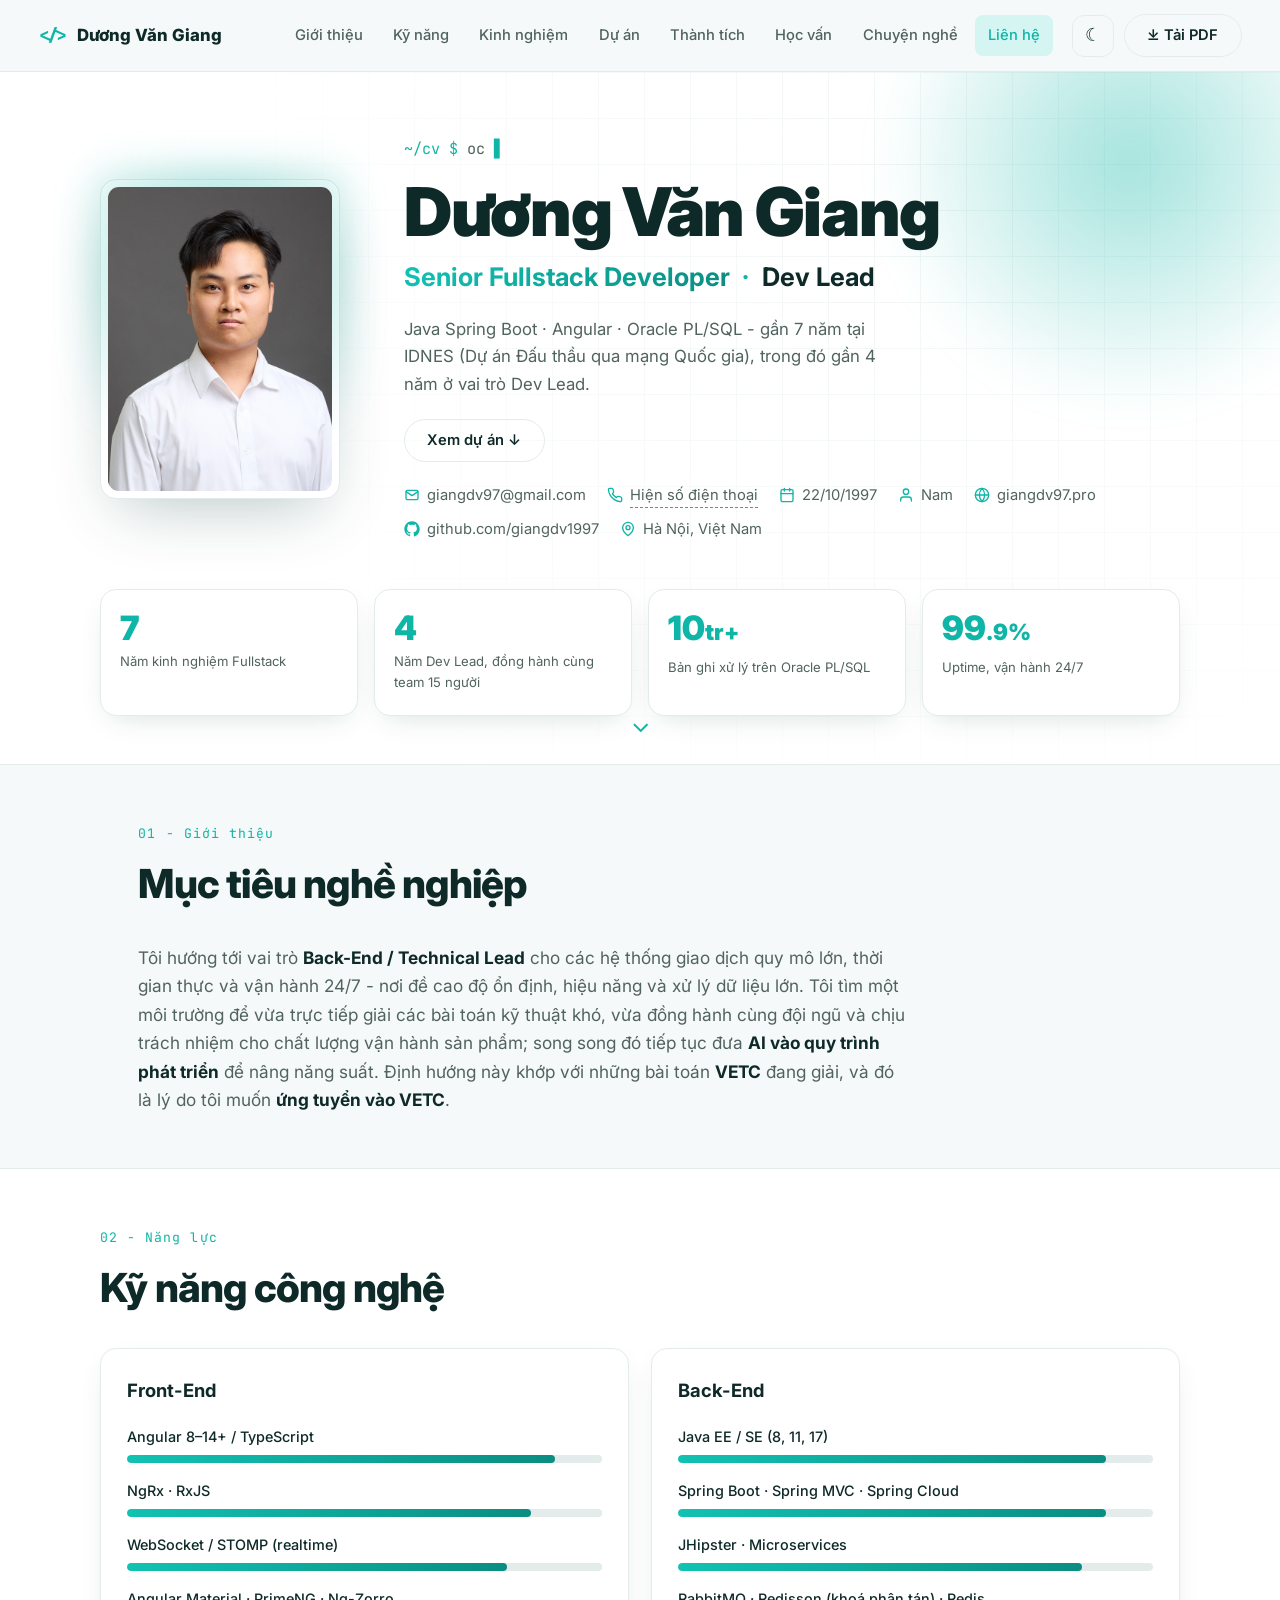
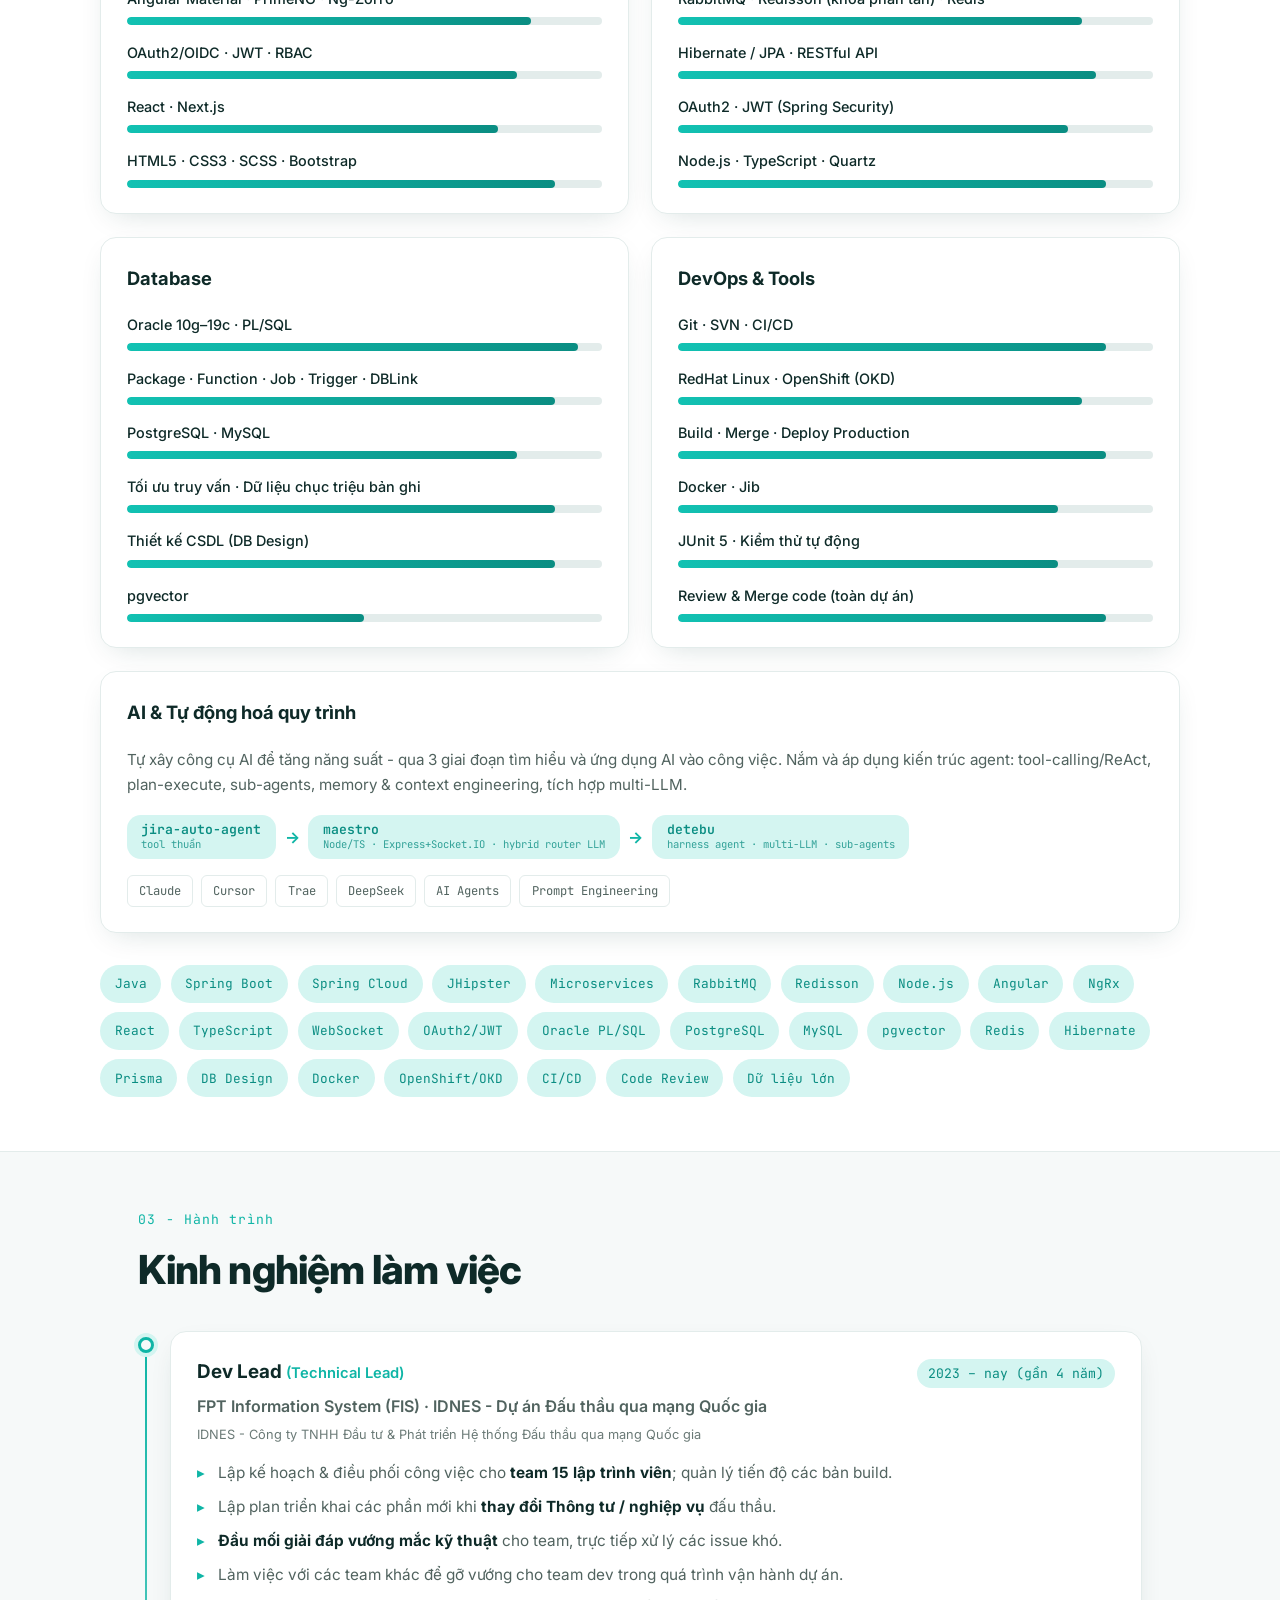
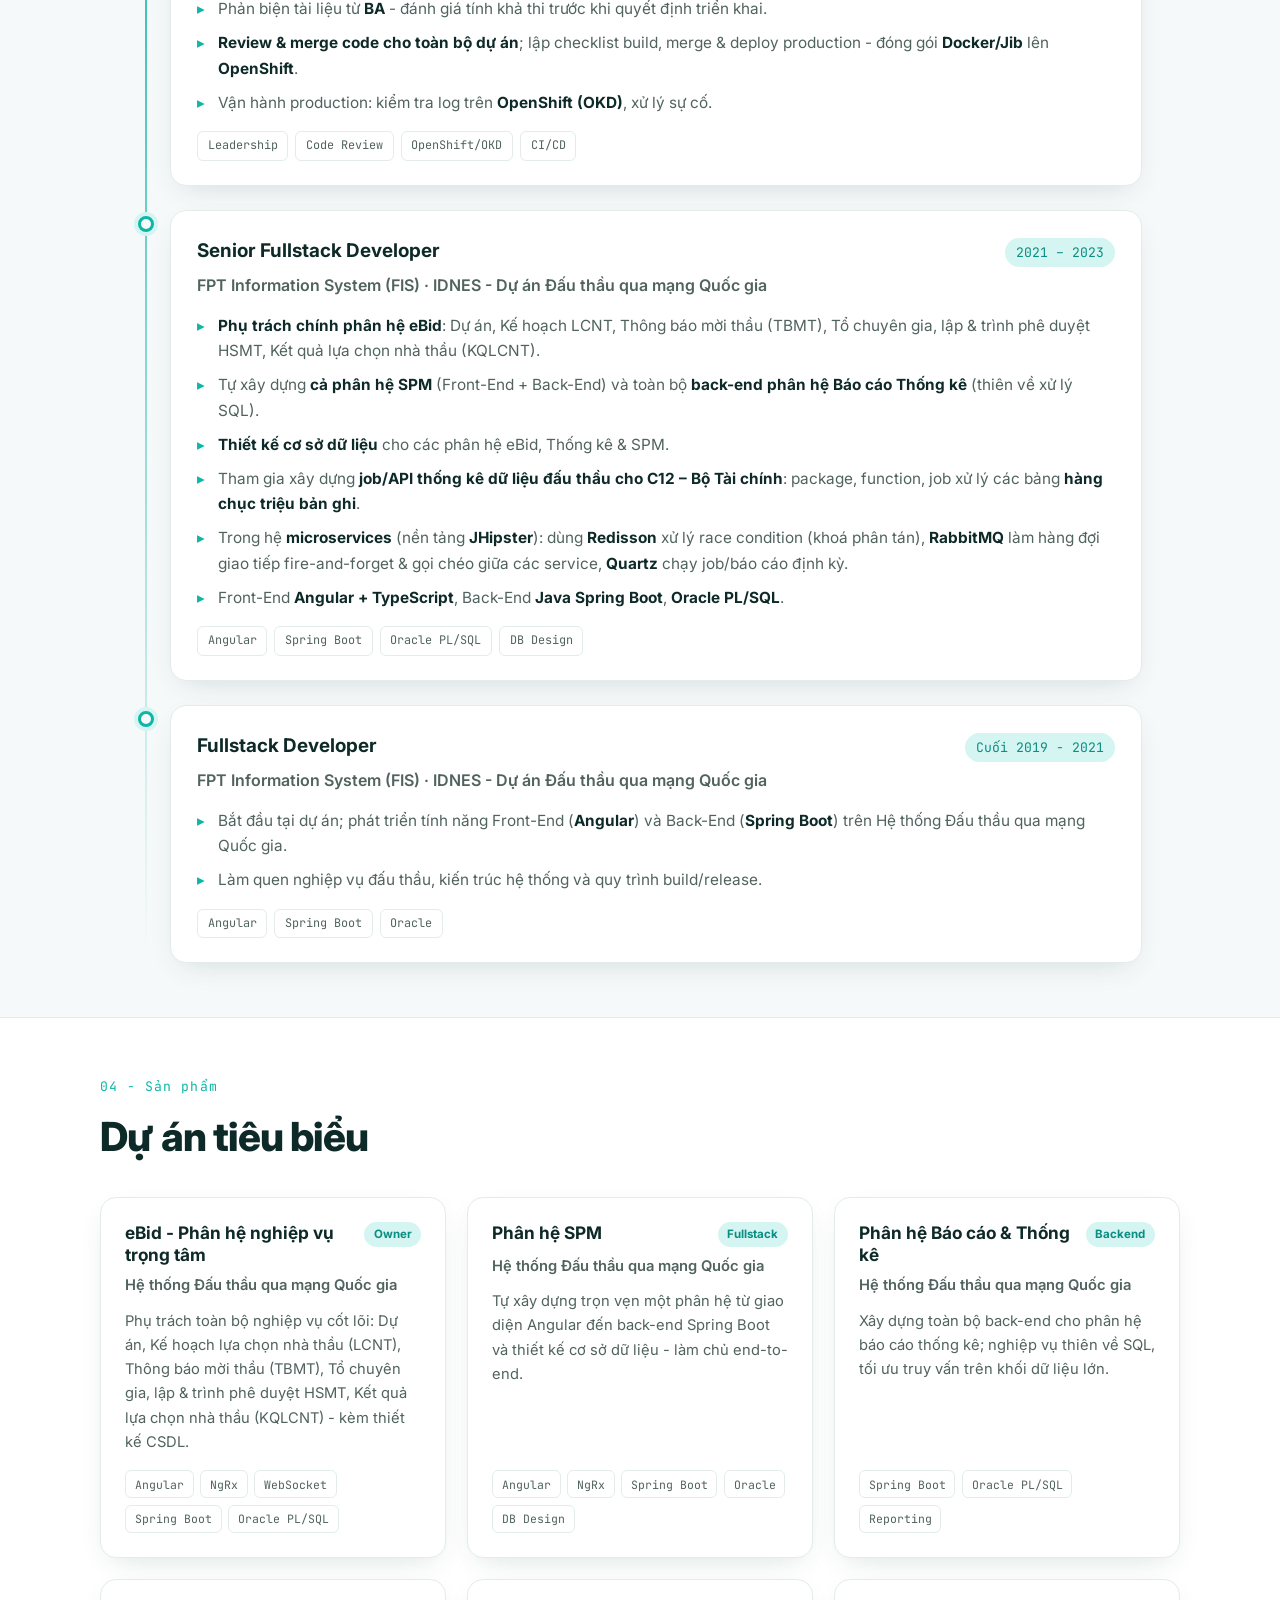
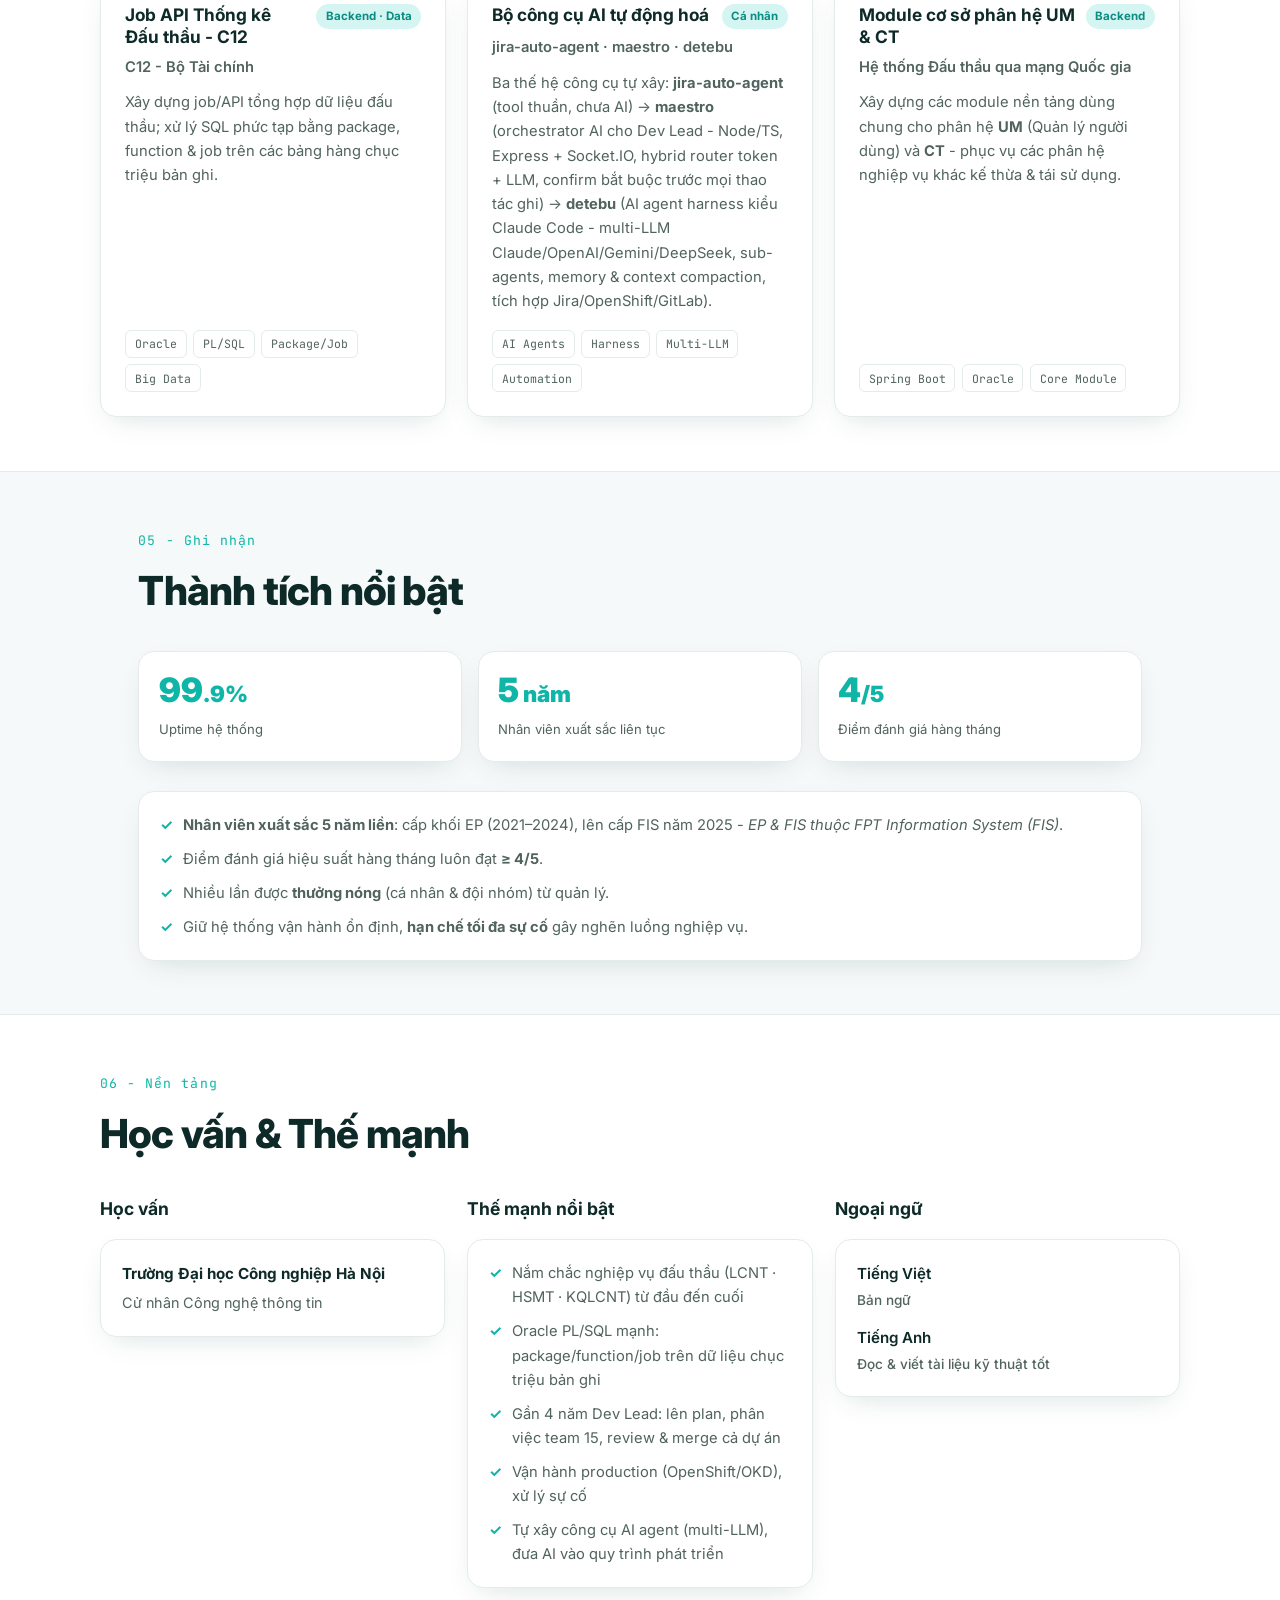
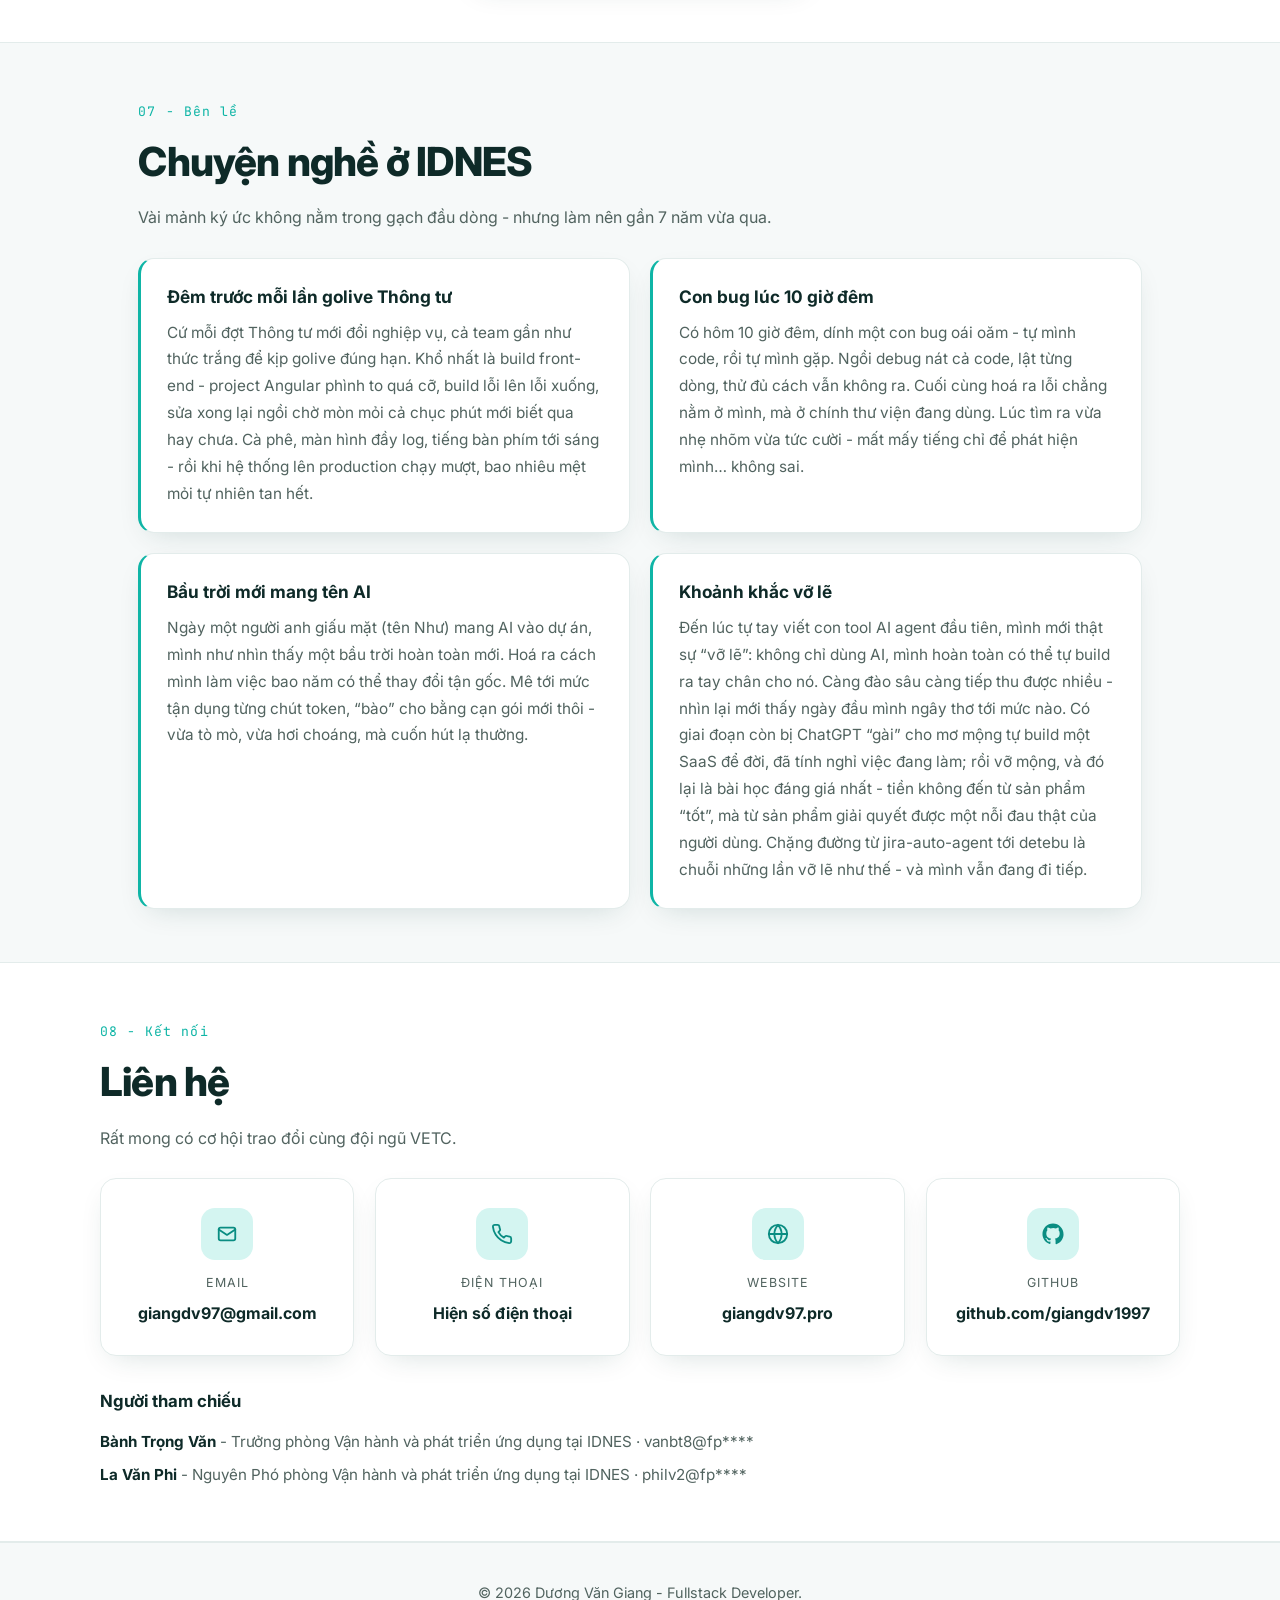
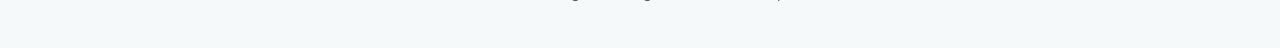
==== commit d4fc08c7: "Thêm bản CV "làm rối" + script tạo PDF, đồng bộ text - lam-roi/: bản web đã obfuscate (chặn DevTools" ====
--- a/index.html
+++ b/index.html
@@ -1,21 +1,11 @@
 <!DOCTYPE html>
-<!--
-  ┌─────────────────────────────────────────────────────────────────┐
-  │  CV / PORTFOLIO  —  Fullstack Developer                          │
-  │  ⚠ CẦN ĐIỀN / XÁC NHẬN các chỗ đánh dấu  data-fill  bên dưới:    │
-  │    • Họ tên, chức danh, tagline                                  │
-  │    • Email, SĐT, địa chỉ, link GitHub / website                  │
-  │    • Số năm kinh nghiệm, mốc thời gian các công ty               │
-  │    • Năm tốt nghiệp, trường học                                  │
-  │  Tìm nhanh: search "data-fill" để thấy hết các chỗ cần sửa.      │
-  └─────────────────────────────────────────────────────────────────┘
--->
+<!-- CV - Dương Văn Giang · Fullstack Developer -->
 <html lang="vi">
 <head>
   <meta charset="UTF-8" />
   <meta name="viewport" content="width=device-width, initial-scale=1.0" />
-  <title>CV — Fullstack Developer</title>
-  <meta name="description" content="Hồ sơ Lập trình viên Fullstack — Java Spring Boot · Angular · Oracle" />
+  <title>CV - Fullstack Developer</title>
+  <meta name="description" content="Hồ sơ Lập trình viên Fullstack - Java Spring Boot · Angular · Oracle" />
 
   <!-- Fonts -->
   <link rel="preconnect" href="https://fonts.googleapis.com" />
@@ -57,9 +47,17 @@
     <div class="hero__glow" aria-hidden="true"></div>
 
     <div class="hero__inner">
+      <!-- Ảnh chân dung: đặt file avatar.jpg cạnh index.html; thiếu/lỗi tải sẽ hiện ô placeholder. -->
+      <figure class="hero__photo reveal" id="heroPhoto">
+        <img src="avatar.jpg"
+             alt="Ảnh chân dung Dương Văn Giang - Senior Fullstack Developer"
+             loading="eager"
+             onerror="document.getElementById('heroPhoto').classList.add('is-empty'); this.remove();" />
+      </figure>
+
       <div class="hero__text">
         <p class="hero__hello">
-          <span class="term">~/cv $</span> <span class="type" id="typeLine">whoami</span>
+          <span class="term">~/cv $</span> <span class="type" id="typeLine">oc whoami</span>
         </p>
         <h1 class="hero__name">Dương Văn Giang</h1>
         <h2 class="hero__role">
@@ -67,40 +65,62 @@
           <span class="sep">·</span> Dev Lead
         </h2>
         <p class="hero__tag" data-fill="tagline">
-          Java Spring Boot · Angular · Oracle PL/SQL — 7 năm gắn với hệ thống Đấu thầu
-          Điện tử Quốc gia, 3 năm làm Dev Lead cho dự án của khách hàng chính phủ.
+          Java Spring Boot · Angular · Oracle PL/SQL - gần 7 năm tại IDNES (Dự án Đấu thầu qua mạng Quốc gia), trong đó gần 4 năm ở vai trò Dev Lead.
         </p>
 
         <div class="hero__cta">
-          <a href="#contact" class="btn btn--primary">Liên hệ tôi</a>
+          <!--<a href="#contact" class="btn btn&#45;&#45;primary">Liên hệ tôi</a>-->
           <a href="#projects" class="btn btn--ghost">Xem dự án ↓</a>
         </div>
 
         <ul class="hero__chips">
-          <li><span>✉</span> <a href="mailto:giangdv97@gmail.com">giangdv97@gmail.com</a></li>
-          <li><span>☎</span> <button type="button" class="chip-btn" data-phone><span class="phone-slot">Hiện số điện thoại 🔒</span></button></li>
-          <li><span>⌖</span> <span>Hà Nội, Việt Nam</span></li>
-          <li><span>⎇</span> <a href="https://github.com/giangdv1997" target="_blank" rel="noopener">github.com/giangdv1997</a></li>
-          <li><span>★</span> <a href="https://giangdv97.pro/" target="_blank" rel="noopener">giangdv97.pro</a></li>
+          <li>
+            <svg class="ico" viewBox="0 0 24 24" fill="none" stroke="currentColor" stroke-width="2" stroke-linecap="round" stroke-linejoin="round"><rect x="3" y="5" width="18" height="14" rx="2"/><path d="m3 7 9 6 9-6"/></svg>
+            <a href="mailto:giangdv97@gmail.com">giangdv97@gmail.com</a>
+          </li>
+          <li>
+            <svg class="ico" viewBox="0 0 24 24" fill="none" stroke="currentColor" stroke-width="2" stroke-linecap="round" stroke-linejoin="round"><path d="M22 16.92v3a2 2 0 0 1-2.18 2 19.79 19.79 0 0 1-8.63-3.07 19.5 19.5 0 0 1-6-6 19.79 19.79 0 0 1-3.07-8.67A2 2 0 0 1 4.11 2h3a2 2 0 0 1 2 1.72c.13.96.36 1.9.7 2.81a2 2 0 0 1-.45 2.11L8.09 9.91a16 16 0 0 0 6 6l1.27-1.27a2 2 0 0 1 2.11-.45c.91.34 1.85.57 2.81.7A2 2 0 0 1 22 16.92z"/></svg>
+            <button type="button" class="chip-btn" data-phone><span class="phone-slot">Hiện số điện thoại</span></button>
+          </li>
+          <li>
+            <svg class="ico" viewBox="0 0 24 24" fill="none" stroke="currentColor" stroke-width="2" stroke-linecap="round" stroke-linejoin="round"><rect x="3" y="4" width="18" height="18" rx="2"/><path d="M16 2v4M8 2v4M3 10h18"/></svg>
+            <span>22/10/1997</span>
+          </li>
+          <li>
+            <svg class="ico" viewBox="0 0 24 24" fill="none" stroke="currentColor" stroke-width="2" stroke-linecap="round" stroke-linejoin="round"><path d="M20 21v-2a4 4 0 0 0-4-4H8a4 4 0 0 0-4 4v2"/><circle cx="12" cy="7" r="4"/></svg>
+            <span>Nam</span>
+          </li>
+          <li>
+            <svg class="ico" viewBox="0 0 24 24" fill="none" stroke="currentColor" stroke-width="2" stroke-linecap="round" stroke-linejoin="round"><circle cx="12" cy="12" r="10"/><path d="M2 12h20M12 2a15.3 15.3 0 0 1 4 10 15.3 15.3 0 0 1-4 10 15.3 15.3 0 0 1-4-10 15.3 15.3 0 0 1 4-10z"/></svg>
+            <a href="https://giangdv97.pro/" target="_blank" rel="noopener">giangdv97.pro</a>
+          </li>
+          <li>
+            <svg class="ico" viewBox="0 0 24 24" fill="currentColor"><path d="M12 .5C5.7.5.5 5.7.5 12c0 5.1 3.3 9.4 7.9 10.9.6.1.8-.3.8-.6 0-.3 0-1.1 0-2.1-3.2.7-3.9-1.5-3.9-1.5-.5-1.3-1.3-1.7-1.3-1.7-1.1-.7.1-.7.1-.7 1.2.1 1.8 1.2 1.8 1.2 1 1.8 2.7 1.3 3.4 1 .1-.8.4-1.3.7-1.6-2.6-.3-5.3-1.3-5.3-5.8 0-1.3.5-2.3 1.2-3.2-.1-.3-.5-1.5.1-3.1 0 0 1-.3 3.3 1.2a11.4 11.4 0 0 1 6 0C17 4.6 18 4.9 18 4.9c.6 1.6.2 2.8.1 3.1.8.9 1.2 1.9 1.2 3.2 0 4.5-2.7 5.5-5.3 5.8.4.4.8 1.1.8 2.2 0 1.6 0 2.9 0 3.3 0 .3.2.7.8.6 4.6-1.5 7.9-5.8 7.9-10.9C23.5 5.7 18.3.5 12 .5z"/></svg>
+            <a href="https://github.com/giangdv1997" target="_blank" rel="noopener">github.com/giangdv1997</a>
+          </li>
+          <li>
+            <svg class="ico" viewBox="0 0 24 24" fill="none" stroke="currentColor" stroke-width="2" stroke-linecap="round" stroke-linejoin="round"><path d="M20 10c0 6-8 12-8 12s-8-6-8-12a8 8 0 0 1 16 0z"/><circle cx="12" cy="10" r="3"/></svg>
+            <span>Hà Nội, Việt Nam</span>
+          </li>
         </ul>
       </div>
 
       <div class="hero__stats">
         <div class="stat">
-          <span class="stat__num" data-count="7">7</span><span class="stat__plus">+</span>
-          <span class="stat__label">Năm kinh nghiệm</span>
-        </div>
-        <div class="stat">
-          <span class="stat__num" data-count="15">15</span>
-          <span class="stat__label">Lập trình viên trong team</span>
-        </div>
-        <div class="stat">
-          <span class="stat__num" data-count="3">3</span>
-          <span class="stat__label">Năm vai trò Dev Lead</span>
-        </div>
-        <div class="stat">
-          <span class="stat__num" data-count="10">10</span><span class="stat__plus">tr+</span>
-          <span class="stat__label">Bản ghi xử lý (SQL)</span>
+          <span class="stat__fig"><span class="stat__num" data-count="7">7</span></span>
+          <span class="stat__label">Năm kinh nghiệm Fullstack</span>
+        </div>
+        <div class="stat">
+          <span class="stat__fig"><span class="stat__num" data-count="4">4</span></span>
+          <span class="stat__label">Năm Dev Lead, đồng hành cùng team 15 người</span>
+        </div>
+        <div class="stat">
+          <span class="stat__fig"><span class="stat__num" data-count="10">10</span><span class="stat__plus">tr+</span></span>
+          <span class="stat__label">Bản ghi xử lý trên Oracle PL/SQL</span>
+        </div>
+        <div class="stat">
+          <span class="stat__fig"><span class="stat__num" data-count="99">99</span><span class="stat__plus">.9%</span></span>
+          <span class="stat__label">Uptime, vận hành 24/7</span>
         </div>
       </div>
     </div>
@@ -113,32 +133,18 @@
     <!-- ░░░ ABOUT ░░░ -->
     <section class="section" id="about">
       <div class="section__head reveal">
-        <span class="section__kicker">01 — Giới thiệu</span>
+        <span class="section__kicker">01 - Giới thiệu</span>
         <h2 class="section__title">Mục tiêu nghề nghiệp</h2>
       </div>
       <div class="about reveal">
         <p>
-          Lập trình viên <strong>Fullstack thiên Back-End</strong>, hơn 7 năm làm một sản phẩm lớn —
-          <strong>Hệ thống Đấu thầu Điện tử Quốc gia</strong> tại <strong>FPT Information System (FIS)</strong> – đơn vị IDNES. Phụ trách chính
-          <strong>phân hệ nghiệp vụ lõi (eBid)</strong>, tự làm từ đầu đến cuối hai phân hệ
-          <strong>SPM</strong> và <strong>Báo cáo Thống kê</strong>. Mạnh
-          <strong>Oracle PL/SQL trên dữ liệu lớn</strong> và thiết kế cơ sở dữ liệu.
-        </p>
-        <p>
-          3 năm gần đây làm <strong>Dev Lead</strong>: lên kế hoạch và phân việc cho
-          <strong>team 15 người</strong>, review &amp; merge code cho cả dự án, lo khâu
-          <strong>build – merge – deploy lên production (OpenShift/OKD)</strong>. Cũng là người
-          gỡ vướng kỹ thuật cho team và làm việc với các nhóm khác khi vận hành dự án.
-        </p>
-        <p>
-          Tự tìm hiểu và đưa <strong>AI vào công việc</strong>: viết một loạt công cụ qua 3 đời —
-          <em>jira-auto-agent</em> (tool thuần), <em>maestro</em> (AI theo kiến trúc ReAct + native tool-call),
-          <em>detebu</em> (kiến trúc harness agent); dùng quen <strong>Claude, Cursor, Trae, DeepSeek</strong>.
-        </p>
-        <p>
-          Muốn về <strong>VETC</strong> làm mảng hệ thống giao dịch lớn — cần ổn định cao, xử lý
-          dữ liệu lớn và vận hành production chặt chẽ — đúng những thứ mình đang làm:
-          back-end, Oracle và vận hành.
+          Tôi hướng tới vai trò <strong>Back-End / Technical Lead</strong> cho các hệ thống giao dịch
+          quy mô lớn, thời gian thực và vận hành 24/7 - nơi đề cao độ ổn định, hiệu năng và xử lý
+          dữ liệu lớn. Tôi tìm một môi trường để vừa trực tiếp giải các bài toán kỹ thuật khó, vừa
+          đồng hành cùng đội ngũ và chịu trách nhiệm cho chất lượng vận hành sản phẩm; song song đó
+          tiếp tục đưa <strong>AI vào quy trình phát triển</strong> để nâng năng suất. Định hướng này
+          khớp với những bài toán <strong>VETC</strong> đang giải, và đó là lý do tôi muốn
+          <strong>ứng tuyển vào VETC</strong>.
         </p>
       </div>
     </section>
@@ -146,66 +152,71 @@
     <!-- ░░░ SKILLS ░░░ -->
     <section class="section section--alt" id="skills">
       <div class="section__head reveal">
-        <span class="section__kicker">02 — Năng lực</span>
+        <span class="section__kicker">02 - Năng lực</span>
         <h2 class="section__title">Kỹ năng công nghệ</h2>
-        <p class="section__sub">Toàn diện cả Front-End lẫn Back-End — một fullstack thực thụ.</p>
       </div>
 
       <div class="skills">
         <article class="skill-card reveal">
-          <h3 class="skill-card__title"><span class="skill-card__ic">🖥</span> Front-End</h3>
+          <h3 class="skill-card__title">Front-End</h3>
           <ul class="bars">
             <li data-level="90"><span>Angular 8–14+ / TypeScript</span><i></i></li>
-            <li data-level="80"><span>React · Next.js</span><i></i></li>
-            <li data-level="90"><span>HTML5 · CSS3 · JS ES6+</span><i></i></li>
-            <li data-level="85"><span>Bootstrap · SCSS · RxJS</span><i></i></li>
-            <li data-level="85"><span>Angular Material · Reactive Forms</span><i></i></li>
+            <li data-level="85"><span>NgRx · RxJS</span><i></i></li>
+            <li data-level="80"><span>WebSocket / STOMP (realtime)</span><i></i></li>
+            <li data-level="85"><span>Angular Material · PrimeNG · Ng-Zorro</span><i></i></li>
+            <li data-level="82"><span>OAuth2/OIDC · JWT · RBAC</span><i></i></li>
+            <li data-level="78"><span>React · Next.js</span><i></i></li>
+            <li data-level="90"><span>HTML5 · CSS3 · SCSS · Bootstrap</span><i></i></li>
           </ul>
         </article>
 
         <article class="skill-card reveal">
-          <h3 class="skill-card__title"><span class="skill-card__ic">⚙</span> Back-End</h3>
+          <h3 class="skill-card__title">Back-End</h3>
           <ul class="bars">
             <li data-level="90"><span>Java EE / SE (8, 11, 17)</span><i></i></li>
-            <li data-level="90"><span>Spring Boot · Spring MVC</span><i></i></li>
-            <li data-level="78"><span>Node.js · TypeScript</span><i></i></li>
-            <li data-level="85"><span>Microservices · RabbitMQ</span><i></i></li>
+            <li data-level="90"><span>Spring Boot · Spring MVC · Spring Cloud</span><i></i></li>
+            <li data-level="85"><span>JHipster · Microservices</span><i></i></li>
+            <li data-level="85"><span>RabbitMQ · Redisson (khoá phân tán) · Redis</span><i></i></li>
             <li data-level="88"><span>Hibernate / JPA · RESTful API</span><i></i></li>
-            <li data-level="85"><span>Redis · Quartz Scheduler</span><i></i></li>
+            <li data-level="82"><span>OAuth2 · JWT (Spring Security)</span><i></i></li>
+            <li data-level="90"><span>Node.js · TypeScript · Quartz</span><i></i></li>
           </ul>
         </article>
 
         <article class="skill-card reveal">
-          <h3 class="skill-card__title"><span class="skill-card__ic">🗄</span> Database</h3>
+          <h3 class="skill-card__title">Database</h3>
           <ul class="bars">
             <li data-level="95"><span>Oracle 10g–19c · PL/SQL</span><i></i></li>
-            <li data-level="90"><span>Package · Function · Job · Trigger</span><i></i></li>
-            <li data-level="80"><span>PostgreSQL · pgvector</span><i></i></li>
+            <li data-level="90"><span>Package · Function · Job · Trigger · DBLink</span><i></i></li>
+            <li data-level="82"><span>PostgreSQL · MySQL</span><i></i></li>
             <li data-level="90"><span>Tối ưu truy vấn · Dữ liệu chục triệu bản ghi</span><i></i></li>
             <li data-level="90"><span>Thiết kế CSDL (DB Design)</span><i></i></li>
+            <li data-level="50"><span>pgvector</span><i></i></li>
           </ul>
         </article>
 
         <article class="skill-card reveal">
-          <h3 class="skill-card__title"><span class="skill-card__ic">🛠</span> DevOps &amp; Tools</h3>
+          <h3 class="skill-card__title">DevOps &amp; Tools</h3>
           <ul class="bars">
             <li data-level="90"><span>Git · SVN · CI/CD</span><i></i></li>
             <li data-level="85"><span>RedHat Linux · OpenShift (OKD)</span><i></i></li>
             <li data-level="90"><span>Build · Merge · Deploy Production</span><i></i></li>
-            <li data-level="90"><span>Agile / Scrum · Review &amp; Merge code</span><i></i></li>
+            <li data-level="80"><span>Docker · Jib</span><i></i></li>
+            <li data-level="80"><span>JUnit 5 · Kiểm thử tự động</span><i></i></li>
+            <li data-level="90"><span>Review &amp; Merge code (toàn dự án)</span><i></i></li>
           </ul>
         </article>
 
         <article class="skill-card skill-card--wide reveal">
-          <h3 class="skill-card__title"><span class="skill-card__ic">🤖</span> AI &amp; Tự động hoá quy trình</h3>
+          <h3 class="skill-card__title">AI &amp; Tự động hoá quy trình</h3>
           <p class="skill-card__lead">
-            Tự tìm hiểu và đưa AI vào công việc — viết công cụ riêng qua 3 đời và dùng nhiều
-            AI coding agent để làm nhanh hơn.
+            Tự xây công cụ AI để tăng năng suất - qua 3 giai đoạn tìm hiểu và ứng dụng AI vào công việc. Nắm và áp dụng kiến trúc agent:
+            tool-calling/ReAct, plan-execute, sub-agents, memory &amp; context engineering, tích hợp multi-LLM.
           </p>
           <div class="ai-flow">
-            <span>jira-auto-agent <small>tool thuần (chưa AI)</small></span><i>→</i>
-            <span>maestro <small>AI · ReAct + tool-call</small></span><i>→</i>
-            <span>detebu <small>harness agent</small></span>
+            <span>jira-auto-agent <small>tool thuần</small></span><i>→</i>
+            <span>maestro <small>Node/TS · Express+Socket.IO · hybrid router LLM</small></span><i>→</i>
+            <span>detebu <small>harness agent · multi-LLM · sub-agents</small></span>
           </div>
           <div class="ai-tools">
             <span>Claude</span><span>Cursor</span><span>Trae</span><span>DeepSeek</span>
@@ -215,18 +226,20 @@
       </div>
 
       <div class="tagcloud reveal">
-        <span>Java</span><span>Spring Boot</span><span>Microservices</span><span>Node.js</span>
-        <span>Angular</span><span>React</span><span>Next.js</span><span>TypeScript</span>
-        <span>Oracle PL/SQL</span><span>PostgreSQL</span><span>pgvector</span><span>Redis</span>
-        <span>RabbitMQ</span><span>Hibernate</span><span>DB Design</span><span>OpenShift/OKD</span>
-        <span>Git</span><span>CI/CD</span><span>Code Review</span><span>Dữ liệu lớn</span>
+        <span>Java</span><span>Spring Boot</span><span>Spring Cloud</span><span>JHipster</span>
+        <span>Microservices</span><span>RabbitMQ</span><span>Redisson</span><span>Node.js</span>
+        <span>Angular</span><span>NgRx</span><span>React</span><span>TypeScript</span>
+        <span>WebSocket</span><span>OAuth2/JWT</span><span>Oracle PL/SQL</span><span>PostgreSQL</span>
+        <span>MySQL</span><span>pgvector</span><span>Redis</span><span>Hibernate</span><span>Prisma</span>
+        <span>DB Design</span><span>Docker</span><span>OpenShift/OKD</span><span>CI/CD</span>
+        <span>Code Review</span><span>Dữ liệu lớn</span>
       </div>
     </section>
 
     <!-- ░░░ EXPERIENCE ░░░ -->
     <section class="section" id="experience">
       <div class="section__head reveal">
-        <span class="section__kicker">03 — Hành trình</span>
+        <span class="section__kicker">03 - Hành trình</span>
         <h2 class="section__title">Kinh nghiệm làm việc</h2>
       </div>
 
@@ -236,17 +249,17 @@
           <div class="tl__body">
             <div class="tl__top">
               <h3>Dev Lead <span class="tl__lead">(Technical Lead)</span></h3>
-              <span class="tl__date" data-fill="lead-date">2023 – nay (≈3 năm)</span>
+              <span class="tl__date" data-fill="lead-date">2023 – nay (gần 4 năm)</span>
             </div>
-            <p class="tl__org">FPT Information System (FIS) · IDNES — Dự án Đấu thầu Điện tử Quốc gia</p>
-            <p class="tl__sub">IDNES — Công ty TNHH Đầu tư &amp; Phát triển Hệ thống Đấu thầu qua mạng Quốc gia</p>
+            <p class="tl__org">FPT Information System (FIS) · IDNES - Dự án Đấu thầu qua mạng Quốc gia</p>
+            <p class="tl__sub">IDNES - Công ty TNHH Đầu tư &amp; Phát triển Hệ thống Đấu thầu qua mạng Quốc gia</p>
             <ul class="tl__list">
               <li>Lập kế hoạch &amp; điều phối công việc cho <strong>team 15 lập trình viên</strong>; quản lý tiến độ các bản build.</li>
               <li>Lập plan triển khai các phần mới khi <strong>thay đổi Thông tư / nghiệp vụ</strong> đấu thầu.</li>
-              <li>Là người trả lời các vướng mắc kỹ thuật cho team và trực tiếp xử lý các issue khó.</li>
+              <li><strong>Đầu mối giải đáp vướng mắc kỹ thuật</strong> cho team, trực tiếp xử lý các issue khó.</li>
               <li>Làm việc với các team khác để gỡ vướng cho team dev trong quá trình vận hành dự án.</li>
-              <li>Phản biện tài liệu từ <strong>BA</strong> — đánh giá tính khả thi trước khi quyết định triển khai.</li>
-              <li><strong>Review &amp; merge code cho toàn bộ dự án</strong>; lập checklist build, merge &amp; deploy code production.</li>
+              <li>Phản biện tài liệu từ <strong>BA</strong> - đánh giá tính khả thi trước khi quyết định triển khai.</li>
+              <li><strong>Review &amp; merge code cho toàn bộ dự án</strong>; lập checklist build, merge &amp; deploy production - đóng gói <strong>Docker/Jib</strong> lên <strong>OpenShift</strong>.</li>
               <li>Vận hành production: kiểm tra log trên <strong>OpenShift (OKD)</strong>, xử lý sự cố.</li>
             </ul>
             <div class="tl__tags"><span>Leadership</span><span>Code Review</span><span>OpenShift/OKD</span><span>CI/CD</span></div>
@@ -258,39 +271,55 @@
           <div class="tl__body">
             <div class="tl__top">
               <h3>Senior Fullstack Developer</h3>
-              <span class="tl__date" data-fill="senior-date">2019 – 2023</span>
+              <span class="tl__date" data-fill="senior-date">2021 – 2023</span>
             </div>
-            <p class="tl__org">FPT Information System (FIS) · IDNES — Dự án Đấu thầu Điện tử Quốc gia</p>
+            <p class="tl__org">FPT Information System (FIS) · IDNES - Dự án Đấu thầu qua mạng Quốc gia</p>
             <ul class="tl__list">
               <li><strong>Phụ trách chính phân hệ eBid</strong>: Dự án, Kế hoạch LCNT, Thông báo mời thầu (TBMT), Tổ chuyên gia, lập &amp; trình phê duyệt HSMT, Kết quả lựa chọn nhà thầu (KQLCNT).</li>
-              <li>Tự làm <strong>cả phân hệ SPM</strong> (Front-End + Back-End) và toàn bộ <strong>back-end phân hệ Báo cáo Thống kê</strong> (nặng SQL).</li>
+              <li>Tự xây dựng <strong>cả phân hệ SPM</strong> (Front-End + Back-End) và toàn bộ <strong>back-end phân hệ Báo cáo Thống kê</strong> (thiên về xử lý SQL).</li>
               <li><strong>Thiết kế cơ sở dữ liệu</strong> cho các phân hệ eBid, Thống kê &amp; SPM.</li>
               <li>Tham gia xây dựng <strong>job/API thống kê dữ liệu đấu thầu cho C12 – Bộ Tài chính</strong>: package, function, job xử lý các bảng <strong>hàng chục triệu bản ghi</strong>.</li>
-              <li>Trong hệ <strong>microservices</strong>: dùng <strong>Redis</strong> xử lý race condition (khoá phân tán), <strong>RabbitMQ</strong> làm hàng đợi giao tiếp fire-and-forget &amp; gọi chéo giữa các service, <strong>Quartz</strong> chạy job/báo cáo định kỳ.</li>
+              <li>Trong hệ <strong>microservices</strong> (nền tảng <strong>JHipster</strong>): dùng <strong>Redisson</strong> xử lý race condition (khoá phân tán), <strong>RabbitMQ</strong> làm hàng đợi giao tiếp fire-and-forget &amp; gọi chéo giữa các service, <strong>Quartz</strong> chạy job/báo cáo định kỳ.</li>
               <li>Front-End <strong>Angular + TypeScript</strong>, Back-End <strong>Java Spring Boot</strong>, <strong>Oracle PL/SQL</strong>.</li>
             </ul>
             <div class="tl__tags"><span>Angular</span><span>Spring Boot</span><span>Oracle PL/SQL</span><span>DB Design</span></div>
           </div>
         </article>
+
+        <article class="tl reveal">
+          <div class="tl__dot"></div>
+          <div class="tl__body">
+            <div class="tl__top">
+              <h3>Fullstack Developer</h3>
+              <span class="tl__date">Cuối 2019 - 2021</span>
+            </div>
+            <p class="tl__org">FPT Information System (FIS) · IDNES - Dự án Đấu thầu qua mạng Quốc gia</p>
+            <ul class="tl__list">
+              <li>Bắt đầu tại dự án; phát triển tính năng Front-End (<strong>Angular</strong>) và Back-End (<strong>Spring Boot</strong>) trên Hệ thống Đấu thầu qua mạng Quốc gia.</li>
+              <li>Làm quen nghiệp vụ đấu thầu, kiến trúc hệ thống và quy trình build/release.</li>
+            </ul>
+            <div class="tl__tags"><span>Angular</span><span>Spring Boot</span><span>Oracle</span></div>
+          </div>
+        </article>
       </div>
     </section>
 
     <!-- ░░░ PROJECTS ░░░ -->
     <section class="section section--alt" id="projects">
       <div class="section__head reveal">
-        <span class="section__kicker">04 — Sản phẩm</span>
+        <span class="section__kicker">04 - Sản phẩm</span>
         <h2 class="section__title">Dự án tiêu biểu</h2>
       </div>
 
       <div class="projects">
         <article class="proj reveal">
           <div class="proj__head">
-            <h3>eBid — Phân hệ nghiệp vụ trọng tâm</h3>
+            <h3>eBid - Phân hệ nghiệp vụ trọng tâm</h3>
             <span class="proj__role">Owner</span>
           </div>
-          <p class="proj__client">Hệ thống Đấu thầu Điện tử Quốc gia</p>
-          <p>Sở hữu toàn bộ phân hệ cốt lõi: Dự án, Kế hoạch lựa chọn nhà thầu (LCNT), Thông báo mời thầu (TBMT), Tổ chuyên gia, lập &amp; trình phê duyệt HSMT, Kết quả lựa chọn nhà thầu (KQLCNT) — kèm thiết kế CSDL.</p>
-          <div class="proj__tags"><span>Angular</span><span>Spring Boot</span><span>Oracle</span><span>PL/SQL</span></div>
+          <p class="proj__client">Hệ thống Đấu thầu qua mạng Quốc gia</p>
+          <p>Phụ trách toàn bộ nghiệp vụ cốt lõi: Dự án, Kế hoạch lựa chọn nhà thầu (LCNT), Thông báo mời thầu (TBMT), Tổ chuyên gia, lập &amp; trình phê duyệt HSMT, Kết quả lựa chọn nhà thầu (KQLCNT) - kèm thiết kế CSDL.</p>
+          <div class="proj__tags"><span>Angular</span><span>NgRx</span><span>WebSocket</span><span>Spring Boot</span><span>Oracle PL/SQL</span></div>
         </article>
 
         <article class="proj reveal">
@@ -298,9 +327,9 @@
             <h3>Phân hệ SPM</h3>
             <span class="proj__role">Fullstack</span>
           </div>
-          <p class="proj__client">Hệ thống Đấu thầu Điện tử Quốc gia</p>
-          <p>Tự xây dựng trọn vẹn một phân hệ từ giao diện Angular đến back-end Spring Boot và thiết kế cơ sở dữ liệu — làm chủ end-to-end.</p>
-          <div class="proj__tags"><span>Angular</span><span>Spring Boot</span><span>Oracle</span><span>DB Design</span></div>
+          <p class="proj__client">Hệ thống Đấu thầu qua mạng Quốc gia</p>
+          <p>Tự xây dựng trọn vẹn một phân hệ từ giao diện Angular đến back-end Spring Boot và thiết kế cơ sở dữ liệu - làm chủ end-to-end.</p>
+          <div class="proj__tags"><span>Angular</span><span>NgRx</span><span>Spring Boot</span><span>Oracle</span><span>DB Design</span></div>
         </article>
 
         <article class="proj reveal">
@@ -308,17 +337,17 @@
             <h3>Phân hệ Báo cáo &amp; Thống kê</h3>
             <span class="proj__role">Backend</span>
           </div>
-          <p class="proj__client">Hệ thống Đấu thầu Điện tử Quốc gia</p>
-          <p>Xây dựng toàn bộ back-end cho phân hệ báo cáo thống kê; nghiệp vụ nặng về SQL, tối ưu truy vấn trên khối dữ liệu lớn.</p>
+          <p class="proj__client">Hệ thống Đấu thầu qua mạng Quốc gia</p>
+          <p>Xây dựng toàn bộ back-end cho phân hệ báo cáo thống kê; nghiệp vụ thiên về SQL, tối ưu truy vấn trên khối dữ liệu lớn.</p>
           <div class="proj__tags"><span>Spring Boot</span><span>Oracle PL/SQL</span><span>Reporting</span></div>
         </article>
 
         <article class="proj reveal">
           <div class="proj__head">
-            <h3>Job API Thống kê Đấu thầu — C12</h3>
+            <h3>Job API Thống kê Đấu thầu - C12</h3>
             <span class="proj__role">Backend · Data</span>
           </div>
-          <p class="proj__client">C12 — Bộ Tài chính</p>
+          <p class="proj__client">C12 - Bộ Tài chính</p>
           <p>Xây dựng job/API tổng hợp dữ liệu đấu thầu; xử lý SQL phức tạp bằng package, function &amp; job trên các bảng hàng chục triệu bản ghi.</p>
           <div class="proj__tags"><span>Oracle</span><span>PL/SQL</span><span>Package/Job</span><span>Big Data</span></div>
         </article>
@@ -329,15 +358,18 @@
             <span class="proj__role">Cá nhân</span>
           </div>
           <p class="proj__client">jira-auto-agent · maestro · detebu</p>
-          <p>Ba đời công cụ tự viết: jira-auto-agent (tool thuần, chưa AI) → maestro (AI theo kiến trúc ReAct + native tool-call) → detebu (kiến trúc harness agent). Dùng Claude, Cursor, Trae, DeepSeek.</p>
-          <div class="proj__tags"><span>AI Agents</span><span>Automation</span><span>Claude</span><span>Cursor</span></div>
-        </article>
-
-        <article class="proj reveal proj--ghost">
+          <p>Ba thế hệ công cụ tự xây: <strong>jira-auto-agent</strong> (tool thuần, chưa AI) → <strong>maestro</strong> (orchestrator AI cho Dev Lead - Node/TS, Express + Socket.IO, hybrid router token + LLM, confirm bắt buộc trước mọi thao tác ghi) → <strong>detebu</strong> (AI agent harness kiểu Claude Code - multi-LLM Claude/OpenAI/Gemini/DeepSeek, sub-agents, memory &amp; context compaction, tích hợp Jira/OpenShift/GitLab).</p>
+          <div class="proj__tags"><span>AI Agents</span><span>Harness</span><span>Multi-LLM</span><span>Automation</span></div>
+        </article>
+
+        <article class="proj reveal">
           <div class="proj__head">
-            <h3>+ Còn nữa</h3>
-          </div>
-          <p>Giang kể thêm chi tiết (con số, vai trò, công nghệ) là mình bổ sung / làm nổi bật ngay.</p>
+            <h3>Module cơ sở phân hệ UM &amp; CT</h3>
+            <span class="proj__role">Backend</span>
+          </div>
+          <p class="proj__client">Hệ thống Đấu thầu qua mạng Quốc gia</p>
+          <p>Xây dựng các module nền tảng dùng chung cho phân hệ <strong>UM</strong> (Quản lý người dùng) và <strong>CT</strong> - phục vụ các phân hệ nghiệp vụ khác kế thừa &amp; tái sử dụng.</p>
+          <div class="proj__tags"><span>Spring Boot</span><span>Oracle</span><span>Core Module</span></div>
         </article>
       </div>
     </section>
@@ -345,43 +377,43 @@
     <!-- ░░░ ACHIEVEMENTS ░░░ -->
     <section class="section" id="achievements">
       <div class="section__head reveal">
-        <span class="section__kicker">05 — Ghi nhận</span>
+        <span class="section__kicker">05 - Ghi nhận</span>
         <h2 class="section__title">Thành tích nổi bật</h2>
       </div>
 
       <div class="metrics reveal">
         <div class="stat">
-          <span class="stat__num" data-count="99">99</span><span class="stat__plus">.9%</span>
+          <span class="stat__fig"><span class="stat__num" data-count="99">99</span><span class="stat__plus">.9%</span></span>
           <span class="stat__label">Uptime hệ thống</span>
         </div>
         <div class="stat">
-          <span class="stat__num" data-count="5">5</span><span class="stat__plus"> năm</span>
+          <span class="stat__fig"><span class="stat__num" data-count="5">5</span><span class="stat__plus">&nbsp;năm</span></span>
           <span class="stat__label">Nhân viên xuất sắc liên tục</span>
         </div>
         <div class="stat">
-          <span class="stat__num" data-count="4">4</span><span class="stat__plus">/5</span>
+          <span class="stat__fig"><span class="stat__num" data-count="4">4</span><span class="stat__plus">/5</span></span>
           <span class="stat__label">Điểm đánh giá hàng tháng</span>
         </div>
       </div>
 
       <ul class="cert reveal">
-        <li><strong>Nhân viên xuất sắc 5 năm liền</strong>: cấp khối EP (2021–2024), lên cấp FIS năm 2025 — <em>EP &amp; FIS thuộc FPT Information System (FIS)</em>.</li>
+        <li><strong>Nhân viên xuất sắc 5 năm liền</strong>: cấp khối EP (2021–2024), lên cấp FIS năm 2025 - <em>EP &amp; FIS thuộc FPT Information System (FIS)</em>.</li>
         <li>Điểm đánh giá hiệu suất hàng tháng luôn đạt <strong>≥ 4/5</strong>.</li>
-        <li>Nhiều <strong>thưởng nóng</strong> cá nhân &amp; đội nhóm từ quản lý.</li>
-        <li>Vận hành hệ thống đạt <strong>uptime ~99.9%</strong>, hạn chế sự cố phần mềm gây nghẽn luồng nghiệp vụ.</li>
+        <li>Nhiều lần được <strong>thưởng nóng</strong> (cá nhân &amp; đội nhóm) từ quản lý.</li>
+        <li>Giữ hệ thống vận hành ổn định, <strong>hạn chế tối đa sự cố</strong> gây nghẽn luồng nghiệp vụ.</li>
       </ul>
     </section>
 
     <!-- ░░░ EDUCATION ░░░ -->
-    <section class="section" id="education">
-      <div class="section__head reveal">
-        <span class="section__kicker">06 — Nền tảng</span>
+    <section class="section section--alt" id="education">
+      <div class="section__head reveal">
+        <span class="section__kicker">06 - Nền tảng</span>
         <h2 class="section__title">Học vấn &amp; Thế mạnh</h2>
       </div>
 
       <div class="edu-grid">
         <div class="edu-col reveal">
-          <h3 class="edu-col__h">🎓 Học vấn</h3>
+          <h3 class="edu-col__h">Học vấn</h3>
           <div class="edu">
             <div class="edu__top">
               <strong>Trường Đại học Công nghiệp Hà Nội</strong>
@@ -391,18 +423,18 @@
         </div>
 
         <div class="edu-col reveal">
-          <h3 class="edu-col__h">💪 Thế mạnh nổi bật</h3>
+          <h3 class="edu-col__h">Thế mạnh nổi bật</h3>
           <ul class="cert">
             <li>Nắm chắc nghiệp vụ đấu thầu (LCNT · HSMT · KQLCNT) từ đầu đến cuối</li>
             <li>Oracle PL/SQL mạnh: package/function/job trên dữ liệu chục triệu bản ghi</li>
-            <li>3 năm Dev Lead: lên plan, phân việc team 15, review &amp; merge cả dự án</li>
+            <li>Gần 4 năm Dev Lead: lên plan, phân việc team 15, review &amp; merge cả dự án</li>
             <li>Vận hành production (OpenShift/OKD), xử lý sự cố</li>
-            <li>Đưa AI vào quy trình phát triển phần mềm</li>
+            <li>Tự xây công cụ AI agent (multi-LLM), đưa AI vào quy trình phát triển</li>
           </ul>
         </div>
 
         <div class="edu-col reveal">
-          <h3 class="edu-col__h">🌐 Ngoại ngữ</h3>
+          <h3 class="edu-col__h">Ngoại ngữ</h3>
           <ul class="lang">
             <li><span>Tiếng Việt</span><b>Bản ngữ</b></li>
             <li><span>Tiếng Anh</span><b>Đọc &amp; viết tài liệu kỹ thuật tốt</b></li>
@@ -414,34 +446,30 @@
     <!-- ░░░ STORIES (web-only) ░░░ -->
     <section class="section section--web" id="stories">
       <div class="section__head reveal">
-        <span class="section__kicker">✦ — Bên lề</span>
+        <span class="section__kicker">07 - Bên lề</span>
         <h2 class="section__title">Chuyện nghề ở IDNES</h2>
-        <p class="section__sub">Vài mảnh ký ức không nằm trong gạch đầu dòng — nhưng làm nên 7 năm vừa qua.</p>
+        <p class="section__sub">Vài mảnh ký ức không nằm trong gạch đầu dòng - nhưng làm nên gần 7 năm vừa qua.</p>
       </div>
 
       <div class="stories">
         <article class="story reveal">
-          <span class="story__ic">🌙</span>
           <h3 class="story__t">Đêm trước mỗi lần golive Thông tư</h3>
-          <p>Cứ mỗi đợt Thông tư mới đổi nghiệp vụ, cả team gần như thức trắng để kịp golive đúng hạn. Cà phê, màn hình đầy log, tiếng bàn phím tới sáng — rồi khi hệ thống lên production chạy mượt, bao nhiêu mệt mỏi tự nhiên tan hết.</p>
+          <p>Cứ mỗi đợt Thông tư mới đổi nghiệp vụ, cả team gần như thức trắng để kịp golive đúng hạn. Khổ nhất là build front-end - project Angular phình to quá cỡ, build lỗi lên lỗi xuống, sửa xong lại ngồi chờ mòn mỏi cả chục phút mới biết qua hay chưa. Cà phê, màn hình đầy log, tiếng bàn phím tới sáng - rồi khi hệ thống lên production chạy mượt, bao nhiêu mệt mỏi tự nhiên tan hết.</p>
         </article>
 
         <article class="story reveal">
-          <span class="story__ic">🐛</span>
-          <h3 class="story__t">Con bug lúc 2 giờ sáng</h3>
-          <p>Những con bug khó nhất hay xuất hiện đúng lúc nửa đêm. Cả nhóm ngồi lại, chia nhau soi log, dựng lại từng luồng, thử đi thử lại… Đến khi “tóm” được nguyên nhân thì trời cũng gần sáng — và cái cảm giác sướng lúc đó thì khó mà tả.</p>
+          <h3 class="story__t">Con bug lúc 10 giờ đêm</h3>
+          <p>Có hôm 10 giờ đêm, dính một con bug oái oăm - tự mình code, rồi tự mình gặp. Ngồi debug nát cả code, lật từng dòng, thử đủ cách vẫn không ra. Cuối cùng hoá ra lỗi chẳng nằm ở mình, mà ở chính thư viện đang dùng. Lúc tìm ra vừa nhẹ nhõm vừa tức cười - mất mấy tiếng chỉ để phát hiện mình… không sai.</p>
         </article>
 
         <article class="story reveal">
-          <span class="story__ic">🌅</span>
           <h3 class="story__t">Bầu trời mới mang tên AI</h3>
-          <p>Ngày anh Như mang AI vào dự án, mình như nhìn thấy một bầu trời hoàn toàn mới. Hóa ra cách mình vẫn làm việc bao năm có thể thay đổi tận gốc — vừa tò mò, vừa hơi choáng, nhưng cuốn hút lạ thường.</p>
+          <p>Ngày một người anh giấu mặt (tên Như) mang AI vào dự án, mình như nhìn thấy một bầu trời hoàn toàn mới. Hoá ra cách mình làm việc bao năm có thể thay đổi tận gốc. Mê tới mức tận dụng từng chút token, “bào” cho bằng cạn gói mới thôi - vừa tò mò, vừa hơi choáng, mà cuốn hút lạ thường.</p>
         </article>
 
         <article class="story reveal">
-          <span class="story__ic">💡</span>
           <h3 class="story__t">Khoảnh khắc vỡ lẽ</h3>
-          <p>Đến lúc tự tay viết con tool AI agent đầu tiên, mình mới thật sự “vỡ lẽ”: hóa ra không chỉ dùng AI, mình hoàn toàn có thể tự xây ra nó. Chặng đường từ jira-auto-agent tới detebu là chuỗi những lần vỡ lẽ như thế — và mình vẫn đang đi tiếp.</p>
+          <p>Đến lúc tự tay viết con tool AI agent đầu tiên, mình mới thật sự “vỡ lẽ”: không chỉ dùng AI, mình hoàn toàn có thể tự build ra tay chân cho nó. Càng đào sâu càng tiếp thu được nhiều - nhìn lại mới thấy ngày đầu mình ngây thơ tới mức nào. Có giai đoạn còn bị ChatGPT “gài” cho mơ mộng tự build một SaaS để đời, đã tính nghỉ việc đang làm; rồi vỡ mộng, và đó lại là bài học đáng giá nhất - tiền không đến từ sản phẩm “tốt”, mà từ sản phẩm giải quyết được một nỗi đau thật của người dùng. Chặng đường từ jira-auto-agent tới detebu là chuỗi những lần vỡ lẽ như thế - và mình vẫn đang đi tiếp.</p>
         </article>
       </div>
     </section>
@@ -449,48 +477,47 @@
     <!-- ░░░ CONTACT ░░░ -->
     <section class="section section--alt" id="contact">
       <div class="section__head reveal">
-        <span class="section__kicker">07 — Kết nối</span>
+        <span class="section__kicker">08 - Kết nối</span>
         <h2 class="section__title">Liên hệ</h2>
         <p class="section__sub">Rất mong có cơ hội trao đổi cùng đội ngũ VETC.</p>
       </div>
 
       <div class="contact reveal">
         <a class="contact__card" href="mailto:giangdv97@gmail.com">
-          <span class="contact__ic">✉</span>
+          <span class="contact__ic"><svg viewBox="0 0 24 24" fill="none" stroke="currentColor" stroke-width="2" stroke-linecap="round" stroke-linejoin="round"><rect x="3" y="5" width="18" height="14" rx="2"/><path d="m3 7 9 6 9-6"/></svg></span>
           <span class="contact__label">Email</span>
           <span class="contact__val">giangdv97@gmail.com</span>
         </a>
         <button type="button" class="contact__card" data-phone>
-          <span class="contact__ic">☎</span>
+          <span class="contact__ic"><svg viewBox="0 0 24 24" fill="none" stroke="currentColor" stroke-width="2" stroke-linecap="round" stroke-linejoin="round"><path d="M22 16.92v3a2 2 0 0 1-2.18 2 19.79 19.79 0 0 1-8.63-3.07 19.5 19.5 0 0 1-6-6 19.79 19.79 0 0 1-3.07-8.67A2 2 0 0 1 4.11 2h3a2 2 0 0 1 2 1.72c.13.96.36 1.9.7 2.81a2 2 0 0 1-.45 2.11L8.09 9.91a16 16 0 0 0 6 6l1.27-1.27a2 2 0 0 1 2.11-.45c.91.34 1.85.57 2.81.7A2 2 0 0 1 22 16.92z"/></svg></span>
           <span class="contact__label">Điện thoại</span>
-          <span class="contact__val phone-slot">Bấm để hiện 🔒</span>
+          <span class="contact__val phone-slot">Hiện số điện thoại</span>
         </button>
+        <a class="contact__card" href="https://giangdv97.pro/" target="_blank" rel="noopener">
+          <span class="contact__ic"><svg viewBox="0 0 24 24" fill="none" stroke="currentColor" stroke-width="2" stroke-linecap="round" stroke-linejoin="round"><circle cx="12" cy="12" r="10"/><path d="M2 12h20M12 2a15.3 15.3 0 0 1 4 10 15.3 15.3 0 0 1-4 10 15.3 15.3 0 0 1-4-10 15.3 15.3 0 0 1 4-10z"/></svg></span>
+          <span class="contact__label">Website</span>
+          <span class="contact__val">giangdv97.pro</span>
+        </a>
         <a class="contact__card" href="https://github.com/giangdv1997" target="_blank" rel="noopener">
-          <span class="contact__ic">⎇</span>
+          <span class="contact__ic"><svg viewBox="0 0 24 24" fill="currentColor"><path d="M12 .5C5.7.5.5 5.7.5 12c0 5.1 3.3 9.4 7.9 10.9.6.1.8-.3.8-.6 0-.3 0-1.1 0-2.1-3.2.7-3.9-1.5-3.9-1.5-.5-1.3-1.3-1.7-1.3-1.7-1.1-.7.1-.7.1-.7 1.2.1 1.8 1.2 1.8 1.2 1 1.8 2.7 1.3 3.4 1 .1-.8.4-1.3.7-1.6-2.6-.3-5.3-1.3-5.3-5.8 0-1.3.5-2.3 1.2-3.2-.1-.3-.5-1.5.1-3.1 0 0 1-.3 3.3 1.2a11.4 11.4 0 0 1 6 0C17 4.6 18 4.9 18 4.9c.6 1.6.2 2.8.1 3.1.8.9 1.2 1.9 1.2 3.2 0 4.5-2.7 5.5-5.3 5.8.4.4.8 1.1.8 2.2 0 1.6 0 2.9 0 3.3 0 .3.2.7.8.6 4.6-1.5 7.9-5.8 7.9-10.9C23.5 5.7 18.3.5 12 .5z"/></svg></span>
           <span class="contact__label">GitHub</span>
           <span class="contact__val">github.com/giangdv1997</span>
         </a>
-        <a class="contact__card" href="https://giangdv97.pro/" target="_blank" rel="noopener">
-          <span class="contact__ic">★</span>
-          <span class="contact__label">Website</span>
-          <span class="contact__val">giangdv97.pro</span>
-        </a>
       </div>
 
       <div class="refs reveal">
         <h3 class="refs__h">Người tham chiếu</h3>
         <ul class="refs__list">
-          <li><strong>Bành Trọng Văn</strong> — Trưởng phòng Vận hành, FPT IS<span class="refs__mask"> · vanbt8@fp****</span><span class="refs__mail"> · VanBT8@fpt.com</span></li>
-          <li><strong>La Văn Phi</strong> — Phó phòng, FPT IS<span class="refs__mask"> · philv2@fp****</span><span class="refs__mail"> · PhiLV2@fpt.com</span></li>
+          <li><strong>Bành Trọng Văn</strong> - Trưởng phòng Vận hành và phát triển ứng dụng tại IDNES<span class="refs__mask"> · vanbt8@fp****</span><span class="refs__mail"> · VanBT8@fpt.com</span></li>
+          <li><strong>La Văn Phi</strong> - Nguyên Phó phòng Vận hành và phát triển ứng dụng tại IDNES<span class="refs__mask"> · philv2@fp****</span><span class="refs__mail"> · PhiLV2@fpt.com</span></li>
         </ul>
-        <p class="refs__note">Email rút gọn để chống bot — bản đầy đủ có trong PDF gửi HR.</p>
       </div>
     </section>
   </main>
 
   <footer class="foot">
-    <p>© <span id="year"></span> Dương Văn Giang — Fullstack Developer.</p>
-    <p class="foot__note">Thiết kế &amp; xây dựng bằng HTML · CSS · JS thuần.</p>
+    <p>© <span id="year"></span> Dương Văn Giang - Fullstack Developer.</p>
+    <p class="foot__note"></p>
   </footer>
 
   <!-- ░░░ MODAL: captcha toán học cho SĐT ░░░ -->
@@ -498,8 +525,8 @@
     <div class="modal__overlay" data-close></div>
     <div class="modal__box" role="dialog" aria-modal="true" aria-labelledby="phoneModalTitle">
       <button class="modal__x" data-close aria-label="Đóng">✕</button>
-      <h3 id="phoneModalTitle">Xác minh bạn là người thật 🤖</h3>
-      <p class="modal__desc">Giải phép tính để xem số điện thoại (chống bot thu thập tự động):</p>
+      <h3 id="phoneModalTitle">Xác minh bạn là người thật</h3>
+      <p class="modal__desc">Giải phép tính để xem số điện thoại:</p>
       <div class="modal__math"><span id="mathQ">? + ? = ?</span></div>
       <input type="number" id="mathA" class="modal__input" placeholder="Nhập kết quả" autocomplete="off" inputmode="numeric" />
       <p class="modal__err" id="mathErr" hidden>Sai rồi, thử lại nhé!</p>
--- a/styles.css
+++ b/styles.css
@@ -111,7 +111,7 @@
 /* ---------- Hero ---------- */
 .hero {
   position: relative; overflow: hidden;
-  padding: clamp(3.5rem, 9vw, 7rem) clamp(1rem, 5vw, 2.4rem) clamp(3rem, 7vw, 5rem);
+  padding: clamp(2.4rem, 5vw, 4rem) clamp(1rem, 5vw, 2.4rem) clamp(2rem, 4vw, 3rem);
   background: var(--bg-alt);
   border-bottom: 1px solid var(--line);
 }
@@ -132,7 +132,40 @@
 }
 .hero__inner {
   position: relative; max-width: var(--maxw); margin: 0 auto;
-  display: grid; grid-template-columns: 1.5fr .9fr; gap: clamp(2rem, 5vw, 4rem); align-items: center;
+  display: grid;
+  grid-template-columns: auto 1fr;
+  gap: clamp(1.6rem, 4vw, 3rem) clamp(2rem, 5vw, 4rem);
+  align-items: center;
+}
+.hero__text { grid-column: 2; align-self: center; }
+
+/* Ảnh chân dung */
+.hero__photo {
+  position: relative; isolation: isolate; margin: 0; grid-column: 1; align-self: center;
+  width: clamp(180px, 22vw, 240px); aspect-ratio: 3 / 4;
+  padding: 7px; border-radius: var(--radius);
+  background: var(--surface); border: 1px solid var(--line);
+  box-shadow: var(--shadow-lg);
+}
+.hero__photo::before {              /* glow teal phía sau */
+  content: ''; position: absolute; inset: -16px; z-index: -1;
+  border-radius: calc(var(--radius) + 12px);
+  background: radial-gradient(circle at 50% 28%,
+              color-mix(in srgb, var(--accent) 42%, transparent), transparent 70%);
+  filter: blur(16px);
+}
+.hero__photo img {
+  width: 100%; height: 100%; display: block; object-fit: cover;
+  border-radius: calc(var(--radius) - 5px);
+}
+.hero__photo.is-empty {            /* khi chưa có ảnh / lỗi tải */
+  display: grid; place-items: center; text-align: center;
+  border-style: dashed; border-color: var(--accent);
+}
+.hero__photo.is-empty::after {
+  content: '📷\A Thêm ảnh\A (avatar.jpg)';
+  white-space: pre-line; font-family: var(--mono);
+  font-size: .82rem; line-height: 1.7; color: var(--text-soft);
 }
 .hero__hello { font-family: var(--mono); color: var(--text-soft); font-size: .95rem; margin-bottom: 1rem; }
 .term { color: var(--accent); }
@@ -146,18 +179,19 @@
 .hero__role { font-size: clamp(1.1rem, 2.4vw, 1.6rem); font-weight: 700; margin-bottom: 1.1rem; }
 .grad { background: var(--grad); -webkit-background-clip: text; background-clip: text; color: transparent; }
 .sep { color: var(--accent); margin: 0 .4rem; }
-.hero__tag { color: var(--text-soft); font-size: 1.05rem; max-width: 46ch; margin-bottom: 1.8rem; }
-
-.hero__cta { display: flex; flex-wrap: wrap; gap: .8rem; margin-bottom: 1.8rem; }
-
-.hero__chips { list-style: none; display: flex; flex-wrap: wrap; gap: .6rem 1.4rem; }
-.hero__chips li { display: flex; align-items: center; gap: .5rem; font-size: .92rem; color: var(--text-soft); }
-.hero__chips span { color: var(--accent); }
+.hero__tag { color: var(--text-soft); font-size: 1.05rem; max-width: 46ch; margin-bottom: 1.3rem; }
+
+.hero__cta { display: flex; flex-wrap: wrap; gap: .8rem; margin-bottom: 1.3rem; }
+
+.hero__chips { list-style: none; display: flex; flex-wrap: wrap; gap: .55rem 1.3rem; }
+.hero__chips li { display: flex; align-items: center; gap: .45rem; font-size: .92rem; color: var(--text-soft); }
+.hero__chips .ico { width: 16px; height: 16px; color: var(--accent); flex-shrink: 0; }
 .hero__chips a:hover { color: var(--accent); }
 
-/* Stats */
+/* Stats — dải ngang full-width dưới ảnh + chữ */
 .hero__stats {
-  display: grid; grid-template-columns: 1fr 1fr; gap: 1rem;
+  grid-column: 1 / -1;
+  display: grid; grid-template-columns: repeat(4, 1fr); gap: 1rem;
 }
 .stat {
   background: var(--surface); border: 1px solid var(--line); border-radius: var(--radius);
@@ -166,7 +200,8 @@
   transition: transform .25s, border-color .25s;
 }
 .stat:hover { transform: translateY(-4px); border-color: var(--accent); }
-.stat__num { font-size: 2.1rem; font-weight: 900; line-height: 1; color: var(--accent); display: inline; }
+.stat__fig { display: flex; align-items: baseline; white-space: nowrap; }
+.stat__num { font-size: 2.1rem; font-weight: 900; line-height: 1; color: var(--accent); }
 .stat__plus { font-size: 1.4rem; font-weight: 900; color: var(--accent); }
 .stat__label { font-size: .82rem; color: var(--text-soft); margin-top: .4rem; }
 
@@ -179,13 +214,13 @@
 /* ---------- Sections ---------- */
 .section {
   max-width: var(--maxw); margin: 0 auto;
-  padding: clamp(3.5rem, 8vw, 6rem) clamp(1rem, 5vw, 2.4rem);
+  padding: clamp(2.2rem, 4.2vw, 3.4rem) clamp(1rem, 5vw, 2.4rem);
 }
 .section--alt {
   max-width: none; background: var(--bg-alt); border-block: 1px solid var(--line);
 }
 .section--alt > * { max-width: var(--maxw); margin-inline: auto; }
-.section__head { margin-bottom: 2.6rem; }
+.section__head { margin-bottom: 1.7rem; }
 .section__kicker { font-family: var(--mono); font-size: .82rem; color: var(--accent); letter-spacing: .08em; }
 .section__title {
   font-size: clamp(1.7rem, 4vw, 2.5rem); font-weight: 800; letter-spacing: -.02em; margin-top: .35rem;
@@ -204,8 +239,7 @@
   transition: transform .25s, border-color .25s, box-shadow .25s;
 }
 .skill-card:hover { transform: translateY(-4px); border-color: var(--accent); box-shadow: var(--shadow-lg); }
-.skill-card__title { display: flex; align-items: center; gap: .6rem; font-size: 1.15rem; margin-bottom: 1.2rem; }
-.skill-card__ic { font-size: 1.3rem; }
+.skill-card__title { font-size: 1.15rem; margin-bottom: 1.2rem; }
 .bars { list-style: none; display: grid; gap: 1rem; }
 .bars li { display: grid; gap: .4rem; }
 .bars span { font-size: .9rem; font-weight: 500; }
@@ -253,7 +287,7 @@
   content: ''; position: absolute; left: 7px; top: 8px; bottom: 8px; width: 2px;
   background: linear-gradient(var(--accent), transparent);
 }
-.tl { position: relative; padding-bottom: 2.4rem; }
+.tl { position: relative; padding-bottom: 1.5rem; }
 .tl:last-child { padding-bottom: 0; }
 .tl__dot {
   position: absolute; left: -2rem; top: 6px; width: 16px; height: 16px; border-radius: 50%;
@@ -345,9 +379,10 @@
 }
 .contact__card:hover { transform: translateY(-5px); border-color: var(--accent); box-shadow: var(--shadow-lg); }
 .contact__ic {
-  width: 52px; height: 52px; display: grid; place-items: center; font-size: 1.4rem;
+  width: 52px; height: 52px; display: grid; place-items: center;
   border-radius: 14px; background: var(--accent-soft); color: var(--accent-deep); margin-bottom: .4rem;
 }
+.contact__ic svg { width: 22px; height: 22px; }
 [data-theme="dark"] .contact__ic { color: var(--accent); }
 .contact__label { font-size: .78rem; text-transform: uppercase; letter-spacing: .08em; color: var(--text-soft); }
 .contact__val { font-weight: 700; word-break: break-word; }
@@ -373,8 +408,7 @@
   transition: transform .25s, box-shadow .25s, border-color .25s;
 }
 .story:hover { transform: translateY(-4px); box-shadow: var(--shadow-lg); border-color: var(--accent); }
-.story__ic { font-size: 1.7rem; }
-.story__t { font-size: 1.08rem; margin: .5rem 0; }
+.story__t { font-size: 1.08rem; margin: 0 0 .5rem; }
 .story p { color: var(--text-soft); font-size: .96rem; line-height: 1.75; }
 
 /* ---------- Footer ---------- */
@@ -440,7 +474,12 @@
 
 /* ---------- Responsive ---------- */
 @media (max-width: 860px) {
-  .hero__inner { grid-template-columns: 1fr; }
+  .hero__inner { grid-template-columns: 1fr; justify-items: center; text-align: center; }
+  .hero__text { grid-column: auto; }
+  .hero__photo { grid-column: auto; }
+  .hero__tag { margin-inline: auto; }
+  .hero__cta, .hero__chips { justify-content: center; }
+  .hero__stats { grid-template-columns: repeat(2, 1fr); width: 100%; text-align: left; }
   .skills, .projects, .edu-grid, .contact, .stories { grid-template-columns: 1fr; }
   .nav__links {
     position: fixed; inset: 64px 0 auto 0; flex-direction: column; gap: 0;
@@ -473,7 +512,15 @@
 
   body { background: #fff; font-size: 11px; line-height: 1.45; }
   .hero { padding: 0 0 12px; border: none; }
-  .hero__inner { grid-template-columns: 1fr; gap: .4rem; }
+  .hero__inner { grid-template-columns: 86px 1fr; gap: .4rem .8rem; align-items: center; }
+  .hero__photo {
+    grid-column: 1; width: 86px; padding: 2px; box-shadow: none;
+    border: 1px solid var(--line); border-radius: 8px;
+  }
+  .hero__photo::before { display: none; }
+  .hero__photo img { border-radius: 6px; }
+  .hero__photo.is-empty { display: none; }
+  .hero__text { grid-column: 2; }
   .hero__name { font-size: 26px; }
   .hero__role { font-size: 14px; margin-bottom: .4rem; }
   .hero__hello, .hero__tag { font-size: 10px; margin-bottom: .3rem; }
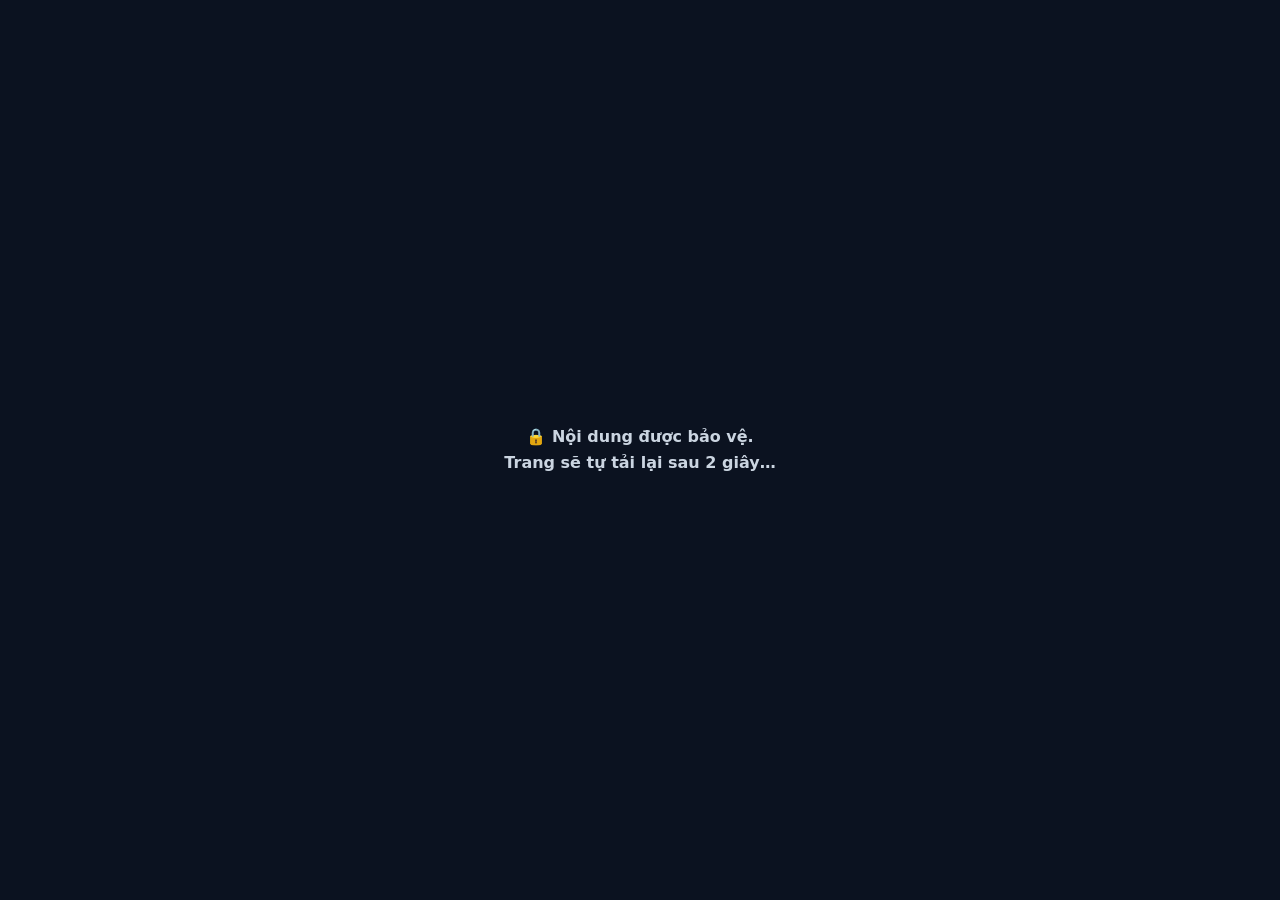
==== commit 8431cf1e: "Deploy bản CV đã làm rối (4 file ở root) - index.html: loader tối giản - _chunk31.css: CSS đã minify" ====
--- a/index.html
+++ b/index.html
@@ -1,545 +1 @@
-<!DOCTYPE html>
-<!-- CV - Dương Văn Giang · Fullstack Developer -->
-<html lang="vi">
-<head>
-  <meta charset="UTF-8" />
-  <meta name="viewport" content="width=device-width, initial-scale=1.0" />
-  <title>CV - Fullstack Developer</title>
-  <meta name="description" content="Hồ sơ Lập trình viên Fullstack - Java Spring Boot · Angular · Oracle" />
-
-  <!-- Fonts -->
-  <link rel="preconnect" href="https://fonts.googleapis.com" />
-  <link rel="preconnect" href="https://fonts.gstatic.com" crossorigin />
-  <link href="https://fonts.googleapis.com/css2?family=Inter:wght@400;500;600;700;800;900&family=JetBrains+Mono:wght@400;500;700&display=swap" rel="stylesheet" />
-
-  <link rel="stylesheet" href="styles.css" />
-</head>
-<body>
-
-  <!-- ░░░ NAV ░░░ -->
-  <header class="nav" id="nav">
-    <a href="#hero" class="nav__brand">
-      <span class="nav__logo">&lt;/&gt;</span>
-      <span>Dương Văn Giang</span>
-    </a>
-    <nav class="nav__links" aria-label="Mục lục">
-      <a href="#about">Giới thiệu</a>
-      <a href="#skills">Kỹ năng</a>
-      <a href="#experience">Kinh nghiệm</a>
-      <a href="#projects">Dự án</a>
-      <a href="#achievements">Thành tích</a>
-      <a href="#education">Học vấn</a>
-      <a href="#stories">Chuyện nghề</a>
-      <a href="#contact">Liên hệ</a>
-    </nav>
-    <div class="nav__actions">
-      <button class="icon-btn" id="themeToggle" title="Đổi sáng/tối" aria-label="Đổi giao diện sáng/tối">
-        <span class="icon-sun">☀</span><span class="icon-moon">☾</span>
-      </button>
-      <button class="btn btn--ghost" id="printBtn" title="Lưu thành PDF">⤓ Tải PDF</button>
-      <button class="icon-btn nav__burger" id="burger" aria-label="Mở menu">☰</button>
-    </div>
-  </header>
-
-  <!-- ░░░ HERO ░░░ -->
-  <section class="hero" id="hero">
-    <div class="hero__grid" aria-hidden="true"></div>
-    <div class="hero__glow" aria-hidden="true"></div>
-
-    <div class="hero__inner">
-      <!-- Ảnh chân dung: đặt file avatar.jpg cạnh index.html; thiếu/lỗi tải sẽ hiện ô placeholder. -->
-      <figure class="hero__photo reveal" id="heroPhoto">
-        <img src="avatar.jpg"
-             alt="Ảnh chân dung Dương Văn Giang - Senior Fullstack Developer"
-             loading="eager"
-             onerror="document.getElementById('heroPhoto').classList.add('is-empty'); this.remove();" />
-      </figure>
-
-      <div class="hero__text">
-        <p class="hero__hello">
-          <span class="term">~/cv $</span> <span class="type" id="typeLine">oc whoami</span>
-        </p>
-        <h1 class="hero__name">Dương Văn Giang</h1>
-        <h2 class="hero__role">
-          <span class="grad">Senior Fullstack Developer</span>
-          <span class="sep">·</span> Dev Lead
-        </h2>
-        <p class="hero__tag" data-fill="tagline">
-          Java Spring Boot · Angular · Oracle PL/SQL - gần 7 năm tại IDNES (Dự án Đấu thầu qua mạng Quốc gia), trong đó gần 4 năm ở vai trò Dev Lead.
-        </p>
-
-        <div class="hero__cta">
-          <!--<a href="#contact" class="btn btn&#45;&#45;primary">Liên hệ tôi</a>-->
-          <a href="#projects" class="btn btn--ghost">Xem dự án ↓</a>
-        </div>
-
-        <ul class="hero__chips">
-          <li>
-            <svg class="ico" viewBox="0 0 24 24" fill="none" stroke="currentColor" stroke-width="2" stroke-linecap="round" stroke-linejoin="round"><rect x="3" y="5" width="18" height="14" rx="2"/><path d="m3 7 9 6 9-6"/></svg>
-            <a href="mailto:giangdv97@gmail.com">giangdv97@gmail.com</a>
-          </li>
-          <li>
-            <svg class="ico" viewBox="0 0 24 24" fill="none" stroke="currentColor" stroke-width="2" stroke-linecap="round" stroke-linejoin="round"><path d="M22 16.92v3a2 2 0 0 1-2.18 2 19.79 19.79 0 0 1-8.63-3.07 19.5 19.5 0 0 1-6-6 19.79 19.79 0 0 1-3.07-8.67A2 2 0 0 1 4.11 2h3a2 2 0 0 1 2 1.72c.13.96.36 1.9.7 2.81a2 2 0 0 1-.45 2.11L8.09 9.91a16 16 0 0 0 6 6l1.27-1.27a2 2 0 0 1 2.11-.45c.91.34 1.85.57 2.81.7A2 2 0 0 1 22 16.92z"/></svg>
-            <button type="button" class="chip-btn" data-phone><span class="phone-slot">Hiện số điện thoại</span></button>
-          </li>
-          <li>
-            <svg class="ico" viewBox="0 0 24 24" fill="none" stroke="currentColor" stroke-width="2" stroke-linecap="round" stroke-linejoin="round"><rect x="3" y="4" width="18" height="18" rx="2"/><path d="M16 2v4M8 2v4M3 10h18"/></svg>
-            <span>22/10/1997</span>
-          </li>
-          <li>
-            <svg class="ico" viewBox="0 0 24 24" fill="none" stroke="currentColor" stroke-width="2" stroke-linecap="round" stroke-linejoin="round"><path d="M20 21v-2a4 4 0 0 0-4-4H8a4 4 0 0 0-4 4v2"/><circle cx="12" cy="7" r="4"/></svg>
-            <span>Nam</span>
-          </li>
-          <li>
-            <svg class="ico" viewBox="0 0 24 24" fill="none" stroke="currentColor" stroke-width="2" stroke-linecap="round" stroke-linejoin="round"><circle cx="12" cy="12" r="10"/><path d="M2 12h20M12 2a15.3 15.3 0 0 1 4 10 15.3 15.3 0 0 1-4 10 15.3 15.3 0 0 1-4-10 15.3 15.3 0 0 1 4-10z"/></svg>
-            <a href="https://giangdv97.pro/" target="_blank" rel="noopener">giangdv97.pro</a>
-          </li>
-          <li>
-            <svg class="ico" viewBox="0 0 24 24" fill="currentColor"><path d="M12 .5C5.7.5.5 5.7.5 12c0 5.1 3.3 9.4 7.9 10.9.6.1.8-.3.8-.6 0-.3 0-1.1 0-2.1-3.2.7-3.9-1.5-3.9-1.5-.5-1.3-1.3-1.7-1.3-1.7-1.1-.7.1-.7.1-.7 1.2.1 1.8 1.2 1.8 1.2 1 1.8 2.7 1.3 3.4 1 .1-.8.4-1.3.7-1.6-2.6-.3-5.3-1.3-5.3-5.8 0-1.3.5-2.3 1.2-3.2-.1-.3-.5-1.5.1-3.1 0 0 1-.3 3.3 1.2a11.4 11.4 0 0 1 6 0C17 4.6 18 4.9 18 4.9c.6 1.6.2 2.8.1 3.1.8.9 1.2 1.9 1.2 3.2 0 4.5-2.7 5.5-5.3 5.8.4.4.8 1.1.8 2.2 0 1.6 0 2.9 0 3.3 0 .3.2.7.8.6 4.6-1.5 7.9-5.8 7.9-10.9C23.5 5.7 18.3.5 12 .5z"/></svg>
-            <a href="https://github.com/giangdv1997" target="_blank" rel="noopener">github.com/giangdv1997</a>
-          </li>
-          <li>
-            <svg class="ico" viewBox="0 0 24 24" fill="none" stroke="currentColor" stroke-width="2" stroke-linecap="round" stroke-linejoin="round"><path d="M20 10c0 6-8 12-8 12s-8-6-8-12a8 8 0 0 1 16 0z"/><circle cx="12" cy="10" r="3"/></svg>
-            <span>Hà Nội, Việt Nam</span>
-          </li>
-        </ul>
-      </div>
-
-      <div class="hero__stats">
-        <div class="stat">
-          <span class="stat__fig"><span class="stat__num" data-count="7">7</span></span>
-          <span class="stat__label">Năm kinh nghiệm Fullstack</span>
-        </div>
-        <div class="stat">
-          <span class="stat__fig"><span class="stat__num" data-count="4">4</span></span>
-          <span class="stat__label">Năm Dev Lead, đồng hành cùng team 15 người</span>
-        </div>
-        <div class="stat">
-          <span class="stat__fig"><span class="stat__num" data-count="10">10</span><span class="stat__plus">tr+</span></span>
-          <span class="stat__label">Bản ghi xử lý trên Oracle PL/SQL</span>
-        </div>
-        <div class="stat">
-          <span class="stat__fig"><span class="stat__num" data-count="99">99</span><span class="stat__plus">.9%</span></span>
-          <span class="stat__label">Uptime, vận hành 24/7</span>
-        </div>
-      </div>
-    </div>
-
-    <a href="#about" class="hero__scroll" aria-label="Cuộn xuống">⌄</a>
-  </section>
-
-  <main>
-
-    <!-- ░░░ ABOUT ░░░ -->
-    <section class="section" id="about">
-      <div class="section__head reveal">
-        <span class="section__kicker">01 - Giới thiệu</span>
-        <h2 class="section__title">Mục tiêu nghề nghiệp</h2>
-      </div>
-      <div class="about reveal">
-        <p>
-          Tôi hướng tới vai trò <strong>Back-End / Technical Lead</strong> cho các hệ thống giao dịch
-          quy mô lớn, thời gian thực và vận hành 24/7 - nơi đề cao độ ổn định, hiệu năng và xử lý
-          dữ liệu lớn. Tôi tìm một môi trường để vừa trực tiếp giải các bài toán kỹ thuật khó, vừa
-          đồng hành cùng đội ngũ và chịu trách nhiệm cho chất lượng vận hành sản phẩm; song song đó
-          tiếp tục đưa <strong>AI vào quy trình phát triển</strong> để nâng năng suất. Định hướng này
-          khớp với những bài toán <strong>VETC</strong> đang giải, và đó là lý do tôi muốn
-          <strong>ứng tuyển vào VETC</strong>.
-        </p>
-      </div>
-    </section>
-
-    <!-- ░░░ SKILLS ░░░ -->
-    <section class="section section--alt" id="skills">
-      <div class="section__head reveal">
-        <span class="section__kicker">02 - Năng lực</span>
-        <h2 class="section__title">Kỹ năng công nghệ</h2>
-      </div>
-
-      <div class="skills">
-        <article class="skill-card reveal">
-          <h3 class="skill-card__title">Front-End</h3>
-          <ul class="bars">
-            <li data-level="90"><span>Angular 8–14+ / TypeScript</span><i></i></li>
-            <li data-level="85"><span>NgRx · RxJS</span><i></i></li>
-            <li data-level="80"><span>WebSocket / STOMP (realtime)</span><i></i></li>
-            <li data-level="85"><span>Angular Material · PrimeNG · Ng-Zorro</span><i></i></li>
-            <li data-level="82"><span>OAuth2/OIDC · JWT · RBAC</span><i></i></li>
-            <li data-level="78"><span>React · Next.js</span><i></i></li>
-            <li data-level="90"><span>HTML5 · CSS3 · SCSS · Bootstrap</span><i></i></li>
-          </ul>
-        </article>
-
-        <article class="skill-card reveal">
-          <h3 class="skill-card__title">Back-End</h3>
-          <ul class="bars">
-            <li data-level="90"><span>Java EE / SE (8, 11, 17)</span><i></i></li>
-            <li data-level="90"><span>Spring Boot · Spring MVC · Spring Cloud</span><i></i></li>
-            <li data-level="85"><span>JHipster · Microservices</span><i></i></li>
-            <li data-level="85"><span>RabbitMQ · Redisson (khoá phân tán) · Redis</span><i></i></li>
-            <li data-level="88"><span>Hibernate / JPA · RESTful API</span><i></i></li>
-            <li data-level="82"><span>OAuth2 · JWT (Spring Security)</span><i></i></li>
-            <li data-level="90"><span>Node.js · TypeScript · Quartz</span><i></i></li>
-          </ul>
-        </article>
-
-        <article class="skill-card reveal">
-          <h3 class="skill-card__title">Database</h3>
-          <ul class="bars">
-            <li data-level="95"><span>Oracle 10g–19c · PL/SQL</span><i></i></li>
-            <li data-level="90"><span>Package · Function · Job · Trigger · DBLink</span><i></i></li>
-            <li data-level="82"><span>PostgreSQL · MySQL</span><i></i></li>
-            <li data-level="90"><span>Tối ưu truy vấn · Dữ liệu chục triệu bản ghi</span><i></i></li>
-            <li data-level="90"><span>Thiết kế CSDL (DB Design)</span><i></i></li>
-            <li data-level="50"><span>pgvector</span><i></i></li>
-          </ul>
-        </article>
-
-        <article class="skill-card reveal">
-          <h3 class="skill-card__title">DevOps &amp; Tools</h3>
-          <ul class="bars">
-            <li data-level="90"><span>Git · SVN · CI/CD</span><i></i></li>
-            <li data-level="85"><span>RedHat Linux · OpenShift (OKD)</span><i></i></li>
-            <li data-level="90"><span>Build · Merge · Deploy Production</span><i></i></li>
-            <li data-level="80"><span>Docker · Jib</span><i></i></li>
-            <li data-level="80"><span>JUnit 5 · Kiểm thử tự động</span><i></i></li>
-            <li data-level="90"><span>Review &amp; Merge code (toàn dự án)</span><i></i></li>
-          </ul>
-        </article>
-
-        <article class="skill-card skill-card--wide reveal">
-          <h3 class="skill-card__title">AI &amp; Tự động hoá quy trình</h3>
-          <p class="skill-card__lead">
-            Tự xây công cụ AI để tăng năng suất - qua 3 giai đoạn tìm hiểu và ứng dụng AI vào công việc. Nắm và áp dụng kiến trúc agent:
-            tool-calling/ReAct, plan-execute, sub-agents, memory &amp; context engineering, tích hợp multi-LLM.
-          </p>
-          <div class="ai-flow">
-            <span>jira-auto-agent <small>tool thuần</small></span><i>→</i>
-            <span>maestro <small>Node/TS · Express+Socket.IO · hybrid router LLM</small></span><i>→</i>
-            <span>detebu <small>harness agent · multi-LLM · sub-agents</small></span>
-          </div>
-          <div class="ai-tools">
-            <span>Claude</span><span>Cursor</span><span>Trae</span><span>DeepSeek</span>
-            <span>AI Agents</span><span>Prompt Engineering</span>
-          </div>
-        </article>
-      </div>
-
-      <div class="tagcloud reveal">
-        <span>Java</span><span>Spring Boot</span><span>Spring Cloud</span><span>JHipster</span>
-        <span>Microservices</span><span>RabbitMQ</span><span>Redisson</span><span>Node.js</span>
-        <span>Angular</span><span>NgRx</span><span>React</span><span>TypeScript</span>
-        <span>WebSocket</span><span>OAuth2/JWT</span><span>Oracle PL/SQL</span><span>PostgreSQL</span>
-        <span>MySQL</span><span>pgvector</span><span>Redis</span><span>Hibernate</span><span>Prisma</span>
-        <span>DB Design</span><span>Docker</span><span>OpenShift/OKD</span><span>CI/CD</span>
-        <span>Code Review</span><span>Dữ liệu lớn</span>
-      </div>
-    </section>
-
-    <!-- ░░░ EXPERIENCE ░░░ -->
-    <section class="section" id="experience">
-      <div class="section__head reveal">
-        <span class="section__kicker">03 - Hành trình</span>
-        <h2 class="section__title">Kinh nghiệm làm việc</h2>
-      </div>
-
-      <div class="timeline">
-        <article class="tl reveal">
-          <div class="tl__dot"></div>
-          <div class="tl__body">
-            <div class="tl__top">
-              <h3>Dev Lead <span class="tl__lead">(Technical Lead)</span></h3>
-              <span class="tl__date" data-fill="lead-date">2023 – nay (gần 4 năm)</span>
-            </div>
-            <p class="tl__org">FPT Information System (FIS) · IDNES - Dự án Đấu thầu qua mạng Quốc gia</p>
-            <p class="tl__sub">IDNES - Công ty TNHH Đầu tư &amp; Phát triển Hệ thống Đấu thầu qua mạng Quốc gia</p>
-            <ul class="tl__list">
-              <li>Lập kế hoạch &amp; điều phối công việc cho <strong>team 15 lập trình viên</strong>; quản lý tiến độ các bản build.</li>
-              <li>Lập plan triển khai các phần mới khi <strong>thay đổi Thông tư / nghiệp vụ</strong> đấu thầu.</li>
-              <li><strong>Đầu mối giải đáp vướng mắc kỹ thuật</strong> cho team, trực tiếp xử lý các issue khó.</li>
-              <li>Làm việc với các team khác để gỡ vướng cho team dev trong quá trình vận hành dự án.</li>
-              <li>Phản biện tài liệu từ <strong>BA</strong> - đánh giá tính khả thi trước khi quyết định triển khai.</li>
-              <li><strong>Review &amp; merge code cho toàn bộ dự án</strong>; lập checklist build, merge &amp; deploy production - đóng gói <strong>Docker/Jib</strong> lên <strong>OpenShift</strong>.</li>
-              <li>Vận hành production: kiểm tra log trên <strong>OpenShift (OKD)</strong>, xử lý sự cố.</li>
-            </ul>
-            <div class="tl__tags"><span>Leadership</span><span>Code Review</span><span>OpenShift/OKD</span><span>CI/CD</span></div>
-          </div>
-        </article>
-
-        <article class="tl reveal">
-          <div class="tl__dot"></div>
-          <div class="tl__body">
-            <div class="tl__top">
-              <h3>Senior Fullstack Developer</h3>
-              <span class="tl__date" data-fill="senior-date">2021 – 2023</span>
-            </div>
-            <p class="tl__org">FPT Information System (FIS) · IDNES - Dự án Đấu thầu qua mạng Quốc gia</p>
-            <ul class="tl__list">
-              <li><strong>Phụ trách chính phân hệ eBid</strong>: Dự án, Kế hoạch LCNT, Thông báo mời thầu (TBMT), Tổ chuyên gia, lập &amp; trình phê duyệt HSMT, Kết quả lựa chọn nhà thầu (KQLCNT).</li>
-              <li>Tự xây dựng <strong>cả phân hệ SPM</strong> (Front-End + Back-End) và toàn bộ <strong>back-end phân hệ Báo cáo Thống kê</strong> (thiên về xử lý SQL).</li>
-              <li><strong>Thiết kế cơ sở dữ liệu</strong> cho các phân hệ eBid, Thống kê &amp; SPM.</li>
-              <li>Tham gia xây dựng <strong>job/API thống kê dữ liệu đấu thầu cho C12 – Bộ Tài chính</strong>: package, function, job xử lý các bảng <strong>hàng chục triệu bản ghi</strong>.</li>
-              <li>Trong hệ <strong>microservices</strong> (nền tảng <strong>JHipster</strong>): dùng <strong>Redisson</strong> xử lý race condition (khoá phân tán), <strong>RabbitMQ</strong> làm hàng đợi giao tiếp fire-and-forget &amp; gọi chéo giữa các service, <strong>Quartz</strong> chạy job/báo cáo định kỳ.</li>
-              <li>Front-End <strong>Angular + TypeScript</strong>, Back-End <strong>Java Spring Boot</strong>, <strong>Oracle PL/SQL</strong>.</li>
-            </ul>
-            <div class="tl__tags"><span>Angular</span><span>Spring Boot</span><span>Oracle PL/SQL</span><span>DB Design</span></div>
-          </div>
-        </article>
-
-        <article class="tl reveal">
-          <div class="tl__dot"></div>
-          <div class="tl__body">
-            <div class="tl__top">
-              <h3>Fullstack Developer</h3>
-              <span class="tl__date">Cuối 2019 - 2021</span>
-            </div>
-            <p class="tl__org">FPT Information System (FIS) · IDNES - Dự án Đấu thầu qua mạng Quốc gia</p>
-            <ul class="tl__list">
-              <li>Bắt đầu tại dự án; phát triển tính năng Front-End (<strong>Angular</strong>) và Back-End (<strong>Spring Boot</strong>) trên Hệ thống Đấu thầu qua mạng Quốc gia.</li>
-              <li>Làm quen nghiệp vụ đấu thầu, kiến trúc hệ thống và quy trình build/release.</li>
-            </ul>
-            <div class="tl__tags"><span>Angular</span><span>Spring Boot</span><span>Oracle</span></div>
-          </div>
-        </article>
-      </div>
-    </section>
-
-    <!-- ░░░ PROJECTS ░░░ -->
-    <section class="section section--alt" id="projects">
-      <div class="section__head reveal">
-        <span class="section__kicker">04 - Sản phẩm</span>
-        <h2 class="section__title">Dự án tiêu biểu</h2>
-      </div>
-
-      <div class="projects">
-        <article class="proj reveal">
-          <div class="proj__head">
-            <h3>eBid - Phân hệ nghiệp vụ trọng tâm</h3>
-            <span class="proj__role">Owner</span>
-          </div>
-          <p class="proj__client">Hệ thống Đấu thầu qua mạng Quốc gia</p>
-          <p>Phụ trách toàn bộ nghiệp vụ cốt lõi: Dự án, Kế hoạch lựa chọn nhà thầu (LCNT), Thông báo mời thầu (TBMT), Tổ chuyên gia, lập &amp; trình phê duyệt HSMT, Kết quả lựa chọn nhà thầu (KQLCNT) - kèm thiết kế CSDL.</p>
-          <div class="proj__tags"><span>Angular</span><span>NgRx</span><span>WebSocket</span><span>Spring Boot</span><span>Oracle PL/SQL</span></div>
-        </article>
-
-        <article class="proj reveal">
-          <div class="proj__head">
-            <h3>Phân hệ SPM</h3>
-            <span class="proj__role">Fullstack</span>
-          </div>
-          <p class="proj__client">Hệ thống Đấu thầu qua mạng Quốc gia</p>
-          <p>Tự xây dựng trọn vẹn một phân hệ từ giao diện Angular đến back-end Spring Boot và thiết kế cơ sở dữ liệu - làm chủ end-to-end.</p>
-          <div class="proj__tags"><span>Angular</span><span>NgRx</span><span>Spring Boot</span><span>Oracle</span><span>DB Design</span></div>
-        </article>
-
-        <article class="proj reveal">
-          <div class="proj__head">
-            <h3>Phân hệ Báo cáo &amp; Thống kê</h3>
-            <span class="proj__role">Backend</span>
-          </div>
-          <p class="proj__client">Hệ thống Đấu thầu qua mạng Quốc gia</p>
-          <p>Xây dựng toàn bộ back-end cho phân hệ báo cáo thống kê; nghiệp vụ thiên về SQL, tối ưu truy vấn trên khối dữ liệu lớn.</p>
-          <div class="proj__tags"><span>Spring Boot</span><span>Oracle PL/SQL</span><span>Reporting</span></div>
-        </article>
-
-        <article class="proj reveal">
-          <div class="proj__head">
-            <h3>Job API Thống kê Đấu thầu - C12</h3>
-            <span class="proj__role">Backend · Data</span>
-          </div>
-          <p class="proj__client">C12 - Bộ Tài chính</p>
-          <p>Xây dựng job/API tổng hợp dữ liệu đấu thầu; xử lý SQL phức tạp bằng package, function &amp; job trên các bảng hàng chục triệu bản ghi.</p>
-          <div class="proj__tags"><span>Oracle</span><span>PL/SQL</span><span>Package/Job</span><span>Big Data</span></div>
-        </article>
-
-        <article class="proj reveal">
-          <div class="proj__head">
-            <h3>Bộ công cụ AI tự động hoá</h3>
-            <span class="proj__role">Cá nhân</span>
-          </div>
-          <p class="proj__client">jira-auto-agent · maestro · detebu</p>
-          <p>Ba thế hệ công cụ tự xây: <strong>jira-auto-agent</strong> (tool thuần, chưa AI) → <strong>maestro</strong> (orchestrator AI cho Dev Lead - Node/TS, Express + Socket.IO, hybrid router token + LLM, confirm bắt buộc trước mọi thao tác ghi) → <strong>detebu</strong> (AI agent harness kiểu Claude Code - multi-LLM Claude/OpenAI/Gemini/DeepSeek, sub-agents, memory &amp; context compaction, tích hợp Jira/OpenShift/GitLab).</p>
-          <div class="proj__tags"><span>AI Agents</span><span>Harness</span><span>Multi-LLM</span><span>Automation</span></div>
-        </article>
-
-        <article class="proj reveal">
-          <div class="proj__head">
-            <h3>Module cơ sở phân hệ UM &amp; CT</h3>
-            <span class="proj__role">Backend</span>
-          </div>
-          <p class="proj__client">Hệ thống Đấu thầu qua mạng Quốc gia</p>
-          <p>Xây dựng các module nền tảng dùng chung cho phân hệ <strong>UM</strong> (Quản lý người dùng) và <strong>CT</strong> - phục vụ các phân hệ nghiệp vụ khác kế thừa &amp; tái sử dụng.</p>
-          <div class="proj__tags"><span>Spring Boot</span><span>Oracle</span><span>Core Module</span></div>
-        </article>
-      </div>
-    </section>
-
-    <!-- ░░░ ACHIEVEMENTS ░░░ -->
-    <section class="section" id="achievements">
-      <div class="section__head reveal">
-        <span class="section__kicker">05 - Ghi nhận</span>
-        <h2 class="section__title">Thành tích nổi bật</h2>
-      </div>
-
-      <div class="metrics reveal">
-        <div class="stat">
-          <span class="stat__fig"><span class="stat__num" data-count="99">99</span><span class="stat__plus">.9%</span></span>
-          <span class="stat__label">Uptime hệ thống</span>
-        </div>
-        <div class="stat">
-          <span class="stat__fig"><span class="stat__num" data-count="5">5</span><span class="stat__plus">&nbsp;năm</span></span>
-          <span class="stat__label">Nhân viên xuất sắc liên tục</span>
-        </div>
-        <div class="stat">
-          <span class="stat__fig"><span class="stat__num" data-count="4">4</span><span class="stat__plus">/5</span></span>
-          <span class="stat__label">Điểm đánh giá hàng tháng</span>
-        </div>
-      </div>
-
-      <ul class="cert reveal">
-        <li><strong>Nhân viên xuất sắc 5 năm liền</strong>: cấp khối EP (2021–2024), lên cấp FIS năm 2025 - <em>EP &amp; FIS thuộc FPT Information System (FIS)</em>.</li>
-        <li>Điểm đánh giá hiệu suất hàng tháng luôn đạt <strong>≥ 4/5</strong>.</li>
-        <li>Nhiều lần được <strong>thưởng nóng</strong> (cá nhân &amp; đội nhóm) từ quản lý.</li>
-        <li>Giữ hệ thống vận hành ổn định, <strong>hạn chế tối đa sự cố</strong> gây nghẽn luồng nghiệp vụ.</li>
-      </ul>
-    </section>
-
-    <!-- ░░░ EDUCATION ░░░ -->
-    <section class="section section--alt" id="education">
-      <div class="section__head reveal">
-        <span class="section__kicker">06 - Nền tảng</span>
-        <h2 class="section__title">Học vấn &amp; Thế mạnh</h2>
-      </div>
-
-      <div class="edu-grid">
-        <div class="edu-col reveal">
-          <h3 class="edu-col__h">Học vấn</h3>
-          <div class="edu">
-            <div class="edu__top">
-              <strong>Trường Đại học Công nghiệp Hà Nội</strong>
-            </div>
-            <p>Cử nhân Công nghệ thông tin</p>
-          </div>
-        </div>
-
-        <div class="edu-col reveal">
-          <h3 class="edu-col__h">Thế mạnh nổi bật</h3>
-          <ul class="cert">
-            <li>Nắm chắc nghiệp vụ đấu thầu (LCNT · HSMT · KQLCNT) từ đầu đến cuối</li>
-            <li>Oracle PL/SQL mạnh: package/function/job trên dữ liệu chục triệu bản ghi</li>
-            <li>Gần 4 năm Dev Lead: lên plan, phân việc team 15, review &amp; merge cả dự án</li>
-            <li>Vận hành production (OpenShift/OKD), xử lý sự cố</li>
-            <li>Tự xây công cụ AI agent (multi-LLM), đưa AI vào quy trình phát triển</li>
-          </ul>
-        </div>
-
-        <div class="edu-col reveal">
-          <h3 class="edu-col__h">Ngoại ngữ</h3>
-          <ul class="lang">
-            <li><span>Tiếng Việt</span><b>Bản ngữ</b></li>
-            <li><span>Tiếng Anh</span><b>Đọc &amp; viết tài liệu kỹ thuật tốt</b></li>
-          </ul>
-        </div>
-      </div>
-    </section>
-
-    <!-- ░░░ STORIES (web-only) ░░░ -->
-    <section class="section section--web" id="stories">
-      <div class="section__head reveal">
-        <span class="section__kicker">07 - Bên lề</span>
-        <h2 class="section__title">Chuyện nghề ở IDNES</h2>
-        <p class="section__sub">Vài mảnh ký ức không nằm trong gạch đầu dòng - nhưng làm nên gần 7 năm vừa qua.</p>
-      </div>
-
-      <div class="stories">
-        <article class="story reveal">
-          <h3 class="story__t">Đêm trước mỗi lần golive Thông tư</h3>
-          <p>Cứ mỗi đợt Thông tư mới đổi nghiệp vụ, cả team gần như thức trắng để kịp golive đúng hạn. Khổ nhất là build front-end - project Angular phình to quá cỡ, build lỗi lên lỗi xuống, sửa xong lại ngồi chờ mòn mỏi cả chục phút mới biết qua hay chưa. Cà phê, màn hình đầy log, tiếng bàn phím tới sáng - rồi khi hệ thống lên production chạy mượt, bao nhiêu mệt mỏi tự nhiên tan hết.</p>
-        </article>
-
-        <article class="story reveal">
-          <h3 class="story__t">Con bug lúc 10 giờ đêm</h3>
-          <p>Có hôm 10 giờ đêm, dính một con bug oái oăm - tự mình code, rồi tự mình gặp. Ngồi debug nát cả code, lật từng dòng, thử đủ cách vẫn không ra. Cuối cùng hoá ra lỗi chẳng nằm ở mình, mà ở chính thư viện đang dùng. Lúc tìm ra vừa nhẹ nhõm vừa tức cười - mất mấy tiếng chỉ để phát hiện mình… không sai.</p>
-        </article>
-
-        <article class="story reveal">
-          <h3 class="story__t">Bầu trời mới mang tên AI</h3>
-          <p>Ngày một người anh giấu mặt (tên Như) mang AI vào dự án, mình như nhìn thấy một bầu trời hoàn toàn mới. Hoá ra cách mình làm việc bao năm có thể thay đổi tận gốc. Mê tới mức tận dụng từng chút token, “bào” cho bằng cạn gói mới thôi - vừa tò mò, vừa hơi choáng, mà cuốn hút lạ thường.</p>
-        </article>
-
-        <article class="story reveal">
-          <h3 class="story__t">Khoảnh khắc vỡ lẽ</h3>
-          <p>Đến lúc tự tay viết con tool AI agent đầu tiên, mình mới thật sự “vỡ lẽ”: không chỉ dùng AI, mình hoàn toàn có thể tự build ra tay chân cho nó. Càng đào sâu càng tiếp thu được nhiều - nhìn lại mới thấy ngày đầu mình ngây thơ tới mức nào. Có giai đoạn còn bị ChatGPT “gài” cho mơ mộng tự build một SaaS để đời, đã tính nghỉ việc đang làm; rồi vỡ mộng, và đó lại là bài học đáng giá nhất - tiền không đến từ sản phẩm “tốt”, mà từ sản phẩm giải quyết được một nỗi đau thật của người dùng. Chặng đường từ jira-auto-agent tới detebu là chuỗi những lần vỡ lẽ như thế - và mình vẫn đang đi tiếp.</p>
-        </article>
-      </div>
-    </section>
-
-    <!-- ░░░ CONTACT ░░░ -->
-    <section class="section section--alt" id="contact">
-      <div class="section__head reveal">
-        <span class="section__kicker">08 - Kết nối</span>
-        <h2 class="section__title">Liên hệ</h2>
-        <p class="section__sub">Rất mong có cơ hội trao đổi cùng đội ngũ VETC.</p>
-      </div>
-
-      <div class="contact reveal">
-        <a class="contact__card" href="mailto:giangdv97@gmail.com">
-          <span class="contact__ic"><svg viewBox="0 0 24 24" fill="none" stroke="currentColor" stroke-width="2" stroke-linecap="round" stroke-linejoin="round"><rect x="3" y="5" width="18" height="14" rx="2"/><path d="m3 7 9 6 9-6"/></svg></span>
-          <span class="contact__label">Email</span>
-          <span class="contact__val">giangdv97@gmail.com</span>
-        </a>
-        <button type="button" class="contact__card" data-phone>
-          <span class="contact__ic"><svg viewBox="0 0 24 24" fill="none" stroke="currentColor" stroke-width="2" stroke-linecap="round" stroke-linejoin="round"><path d="M22 16.92v3a2 2 0 0 1-2.18 2 19.79 19.79 0 0 1-8.63-3.07 19.5 19.5 0 0 1-6-6 19.79 19.79 0 0 1-3.07-8.67A2 2 0 0 1 4.11 2h3a2 2 0 0 1 2 1.72c.13.96.36 1.9.7 2.81a2 2 0 0 1-.45 2.11L8.09 9.91a16 16 0 0 0 6 6l1.27-1.27a2 2 0 0 1 2.11-.45c.91.34 1.85.57 2.81.7A2 2 0 0 1 22 16.92z"/></svg></span>
-          <span class="contact__label">Điện thoại</span>
-          <span class="contact__val phone-slot">Hiện số điện thoại</span>
-        </button>
-        <a class="contact__card" href="https://giangdv97.pro/" target="_blank" rel="noopener">
-          <span class="contact__ic"><svg viewBox="0 0 24 24" fill="none" stroke="currentColor" stroke-width="2" stroke-linecap="round" stroke-linejoin="round"><circle cx="12" cy="12" r="10"/><path d="M2 12h20M12 2a15.3 15.3 0 0 1 4 10 15.3 15.3 0 0 1-4 10 15.3 15.3 0 0 1-4-10 15.3 15.3 0 0 1 4-10z"/></svg></span>
-          <span class="contact__label">Website</span>
-          <span class="contact__val">giangdv97.pro</span>
-        </a>
-        <a class="contact__card" href="https://github.com/giangdv1997" target="_blank" rel="noopener">
-          <span class="contact__ic"><svg viewBox="0 0 24 24" fill="currentColor"><path d="M12 .5C5.7.5.5 5.7.5 12c0 5.1 3.3 9.4 7.9 10.9.6.1.8-.3.8-.6 0-.3 0-1.1 0-2.1-3.2.7-3.9-1.5-3.9-1.5-.5-1.3-1.3-1.7-1.3-1.7-1.1-.7.1-.7.1-.7 1.2.1 1.8 1.2 1.8 1.2 1 1.8 2.7 1.3 3.4 1 .1-.8.4-1.3.7-1.6-2.6-.3-5.3-1.3-5.3-5.8 0-1.3.5-2.3 1.2-3.2-.1-.3-.5-1.5.1-3.1 0 0 1-.3 3.3 1.2a11.4 11.4 0 0 1 6 0C17 4.6 18 4.9 18 4.9c.6 1.6.2 2.8.1 3.1.8.9 1.2 1.9 1.2 3.2 0 4.5-2.7 5.5-5.3 5.8.4.4.8 1.1.8 2.2 0 1.6 0 2.9 0 3.3 0 .3.2.7.8.6 4.6-1.5 7.9-5.8 7.9-10.9C23.5 5.7 18.3.5 12 .5z"/></svg></span>
-          <span class="contact__label">GitHub</span>
-          <span class="contact__val">github.com/giangdv1997</span>
-        </a>
-      </div>
-
-      <div class="refs reveal">
-        <h3 class="refs__h">Người tham chiếu</h3>
-        <ul class="refs__list">
-          <li><strong>Bành Trọng Văn</strong> - Trưởng phòng Vận hành và phát triển ứng dụng tại IDNES<span class="refs__mask"> · vanbt8@fp****</span><span class="refs__mail"> · VanBT8@fpt.com</span></li>
-          <li><strong>La Văn Phi</strong> - Nguyên Phó phòng Vận hành và phát triển ứng dụng tại IDNES<span class="refs__mask"> · philv2@fp****</span><span class="refs__mail"> · PhiLV2@fpt.com</span></li>
-        </ul>
-      </div>
-    </section>
-  </main>
-
-  <footer class="foot">
-    <p>© <span id="year"></span> Dương Văn Giang - Fullstack Developer.</p>
-    <p class="foot__note"></p>
-  </footer>
-
-  <!-- ░░░ MODAL: captcha toán học cho SĐT ░░░ -->
-  <div class="modal" id="phoneModal" hidden>
-    <div class="modal__overlay" data-close></div>
-    <div class="modal__box" role="dialog" aria-modal="true" aria-labelledby="phoneModalTitle">
-      <button class="modal__x" data-close aria-label="Đóng">✕</button>
-      <h3 id="phoneModalTitle">Xác minh bạn là người thật</h3>
-      <p class="modal__desc">Giải phép tính để xem số điện thoại:</p>
-      <div class="modal__math"><span id="mathQ">? + ? = ?</span></div>
-      <input type="number" id="mathA" class="modal__input" placeholder="Nhập kết quả" autocomplete="off" inputmode="numeric" />
-      <p class="modal__err" id="mathErr" hidden>Sai rồi, thử lại nhé!</p>
-      <button class="btn btn--primary" id="mathSubmit">Xác nhận</button>
-      <div class="modal__result" id="phoneResult" hidden>
-        <span class="modal__phone" id="phoneOut"></span>
-        <button class="btn btn--ghost" id="copyPhone">⧉ Sao chép số</button>
-      </div>
-    </div>
-  </div>
-
-  <button class="totop" id="toTop" aria-label="Lên đầu trang">↑</button>
-
-  <script src="script.js"></script>
-</body>
-</html>
+<!DOCTYPE html><html lang="vi"><head><meta charset="UTF-8"><meta name="viewport" content="width=device-width,initial-scale=1"><title>CV - Fullstack Developer</title><meta name="description" content="Hồ sơ Lập trình viên Fullstack - Java Spring Boot · Angular · Oracle PL/SQL"><link rel="preconnect" href="https://fonts.googleapis.com"><link rel="preconnect" href="https://fonts.gstatic.com" crossorigin><link href="https://fonts.googleapis.com/css2?family=Inter:wght@400;500;600;700;800;900&family=JetBrains+Mono:wght@400;500;700&display=swap" rel="stylesheet"><link rel="stylesheet" href="_chunk31.css"><style>body{margin:0;font-family:Inter,Arial,sans-serif}.ld{display:flex;min-height:100vh;align-items:center;justify-content:center;color:#9aa}</style></head><body><div class="ld">Đang tải…</div><script src="_chunk57.js"></script></body></html>
--- a/_chunk31.css
+++ b/_chunk31.css
@@ -0,0 +1 @@
+:root{--accent:#0fb5a6;--accent-deep:#0a8d82;--accent-soft:#d4f5f1;--grad:linear-gradient(120deg, #12c2b3 0%, #0a8d82 100%);--bg:#f6f9f9;--bg-alt:#ffffff;--surface:#ffffff;--line:#e3eceb;--text:#0e2a28;--text-soft:#51635f;--shadow:0 10px 30px -12px rgba(10, 60, 56, .18);--shadow-lg:0 24px 60px -20px rgba(10, 60, 56, .30);--radius:16px;--radius-sm:10px;--maxw:1080px;--font:'Inter',system-ui,-apple-system,'Segoe UI',Roboto,sans-serif;--mono:'JetBrains Mono',ui-monospace,'SFMono-Regular',Menlo,monospace}[data-theme=dark]{--accent:#2bd4c4;--accent-deep:#14b8a6;--accent-soft:rgba(43, 212, 196, .14);--grad:linear-gradient(120deg, #2bd4c4 0%, #11a899 100%);--bg:#07100f;--bg-alt:#0c1817;--surface:#0f1d1b;--line:#1d302d;--text:#e8f3f1;--text-soft:#9bb3ae;--shadow:0 10px 30px -12px rgba(0, 0, 0, .55);--shadow-lg:0 24px 60px -18px rgba(0, 0, 0, .65)}*{box-sizing:border-box;margin:0;padding:0}html{scroll-behavior:smooth;scroll-padding-top:84px}body{font-family:var(--font);background:var(--bg);color:var(--text);line-height:1.65;-webkit-font-smoothing:antialiased;overflow-x:hidden;transition:background .4s ease,color .4s ease}a{color:inherit;text-decoration:none}img{max-width:100%}::selection{background:var(--accent);color:#fff}.btn{display:inline-flex;align-items:center;gap:.5rem;font:600 .92rem/1 var(--font);padding:.8rem 1.4rem;border-radius:999px;border:1.5px solid transparent;cursor:pointer;transition:transform .2s,box-shadow .25s,background .25s,color .25s,border-color .25s}.btn:hover{transform:translateY(-2px)}.btn--primary{background:var(--grad);color:#fff;box-shadow:0 8px 22px -8px var(--accent-deep)}.btn--primary:hover{box-shadow:0 14px 30px -8px var(--accent-deep)}.btn--ghost{background:0 0;color:var(--text);border-color:var(--line)}.btn--ghost:hover{border-color:var(--accent);color:var(--accent)}.icon-btn{width:42px;height:42px;display:grid;place-items:center;background:0 0;border:1.5px solid var(--line);border-radius:12px;color:var(--text);cursor:pointer;font-size:1.1rem;transition:border-color .25s,color .25s,transform .2s}.icon-btn:hover{border-color:var(--accent);color:var(--accent);transform:translateY(-2px)}.nav{position:sticky;top:0;z-index:50;display:flex;align-items:center;gap:1.2rem;padding:.9rem clamp(1rem,4vw,2.4rem);background:color-mix(in srgb,var(--bg) 80%,transparent);backdrop-filter:blur(14px);border-bottom:1px solid var(--line)}.nav__brand{display:flex;align-items:center;gap:.55rem;font-weight:800;font-size:1.05rem}.nav__logo{font-family:var(--mono);color:var(--accent)}.nav__links{display:flex;gap:.3rem;margin-left:auto}.nav__links a{position:relative;padding:.5rem .8rem;border-radius:8px;font-weight:500;font-size:.92rem;color:var(--text-soft);transition:color .2s,background .2s}.nav__links a.active,.nav__links a:hover{color:var(--accent);background:var(--accent-soft)}.nav__actions{display:flex;align-items:center;gap:.6rem}.icon-moon,.icon-sun{display:none}:root:not([data-theme=dark]) .icon-moon,[data-theme=light] .icon-moon{display:inline}[data-theme=dark] .icon-sun{display:inline}.nav__burger{display:none}.hero{position:relative;overflow:hidden;padding:clamp(2.4rem,5vw,4rem) clamp(1rem,5vw,2.4rem) clamp(2rem,4vw,3rem);background:var(--bg-alt);border-bottom:1px solid var(--line)}.hero__grid{position:absolute;inset:0;background-image:linear-gradient(var(--line) 1px,transparent 1px),linear-gradient(90deg,var(--line) 1px,transparent 1px);background-size:46px 46px;-webkit-mask-image:radial-gradient(circle at 70% 20%,#000,transparent 70%);mask-image:radial-gradient(circle at 70% 20%,#000,transparent 70%);opacity:.5}.hero__glow{position:absolute;top:-180px;right:-120px;width:540px;height:540px;background:radial-gradient(circle,color-mix(in srgb,var(--accent) 38%,transparent),transparent 65%);filter:blur(20px);pointer-events:none}.hero__inner{position:relative;max-width:var(--maxw);margin:0 auto;display:grid;grid-template-columns:auto 1fr;gap:clamp(1.6rem,4vw,3rem) clamp(2rem,5vw,4rem);align-items:center}.hero__text{grid-column:2;align-self:center}.hero__photo{position:relative;isolation:isolate;margin:0;grid-column:1;align-self:center;width:clamp(180px,22vw,240px);aspect-ratio:3/4;padding:7px;border-radius:var(--radius);background:var(--surface);border:1px solid var(--line);box-shadow:var(--shadow-lg)}.hero__photo::before{content:'';position:absolute;inset:-16px;z-index:-1;border-radius:calc(var(--radius) + 12px);background:radial-gradient(circle at 50% 28%,color-mix(in srgb,var(--accent) 42%,transparent),transparent 70%);filter:blur(16px)}.hero__photo img{width:100%;height:100%;display:block;object-fit:cover;border-radius:calc(var(--radius) - 5px)}.hero__photo.is-empty{display:grid;place-items:center;text-align:center;border-style:dashed;border-color:var(--accent)}.hero__photo.is-empty::after{content:'📷\A Thêm ảnh\A (avatar.jpg)';white-space:pre-line;font-family:var(--mono);font-size:.82rem;line-height:1.7;color:var(--text-soft)}.hero__hello{font-family:var(--mono);color:var(--text-soft);font-size:.95rem;margin-bottom:1rem}.term{color:var(--accent)}.type::after{content:'▋';color:var(--accent);animation:blink 1s steps(1) infinite}@keyframes blink{50%{opacity:0}}.hero__name{font-size:clamp(2.4rem, 6.5vw, 4.2rem);font-weight:900;line-height:1.05;letter-spacing:-.02em;margin-bottom:.5rem}.hero__role{font-size:clamp(1.1rem, 2.4vw, 1.6rem);font-weight:700;margin-bottom:1.1rem}.grad{background:var(--grad);-webkit-background-clip:text;background-clip:text;color:transparent}.sep{color:var(--accent);margin:0 .4rem}.hero__tag{color:var(--text-soft);font-size:1.05rem;max-width:46ch;margin-bottom:1.3rem}.hero__cta{display:flex;flex-wrap:wrap;gap:.8rem;margin-bottom:1.3rem}.hero__chips{list-style:none;display:flex;flex-wrap:wrap;gap:.55rem 1.3rem}.hero__chips li{display:flex;align-items:center;gap:.45rem;font-size:.92rem;color:var(--text-soft)}.hero__chips .ico{width:16px;height:16px;color:var(--accent);flex-shrink:0}.hero__chips a:hover{color:var(--accent)}.hero__stats{grid-column:1/-1;display:grid;grid-template-columns:repeat(4,1fr);gap:1rem}.stat{background:var(--surface);border:1px solid var(--line);border-radius:var(--radius);padding:1.3rem 1.2rem;box-shadow:var(--shadow);display:flex;flex-direction:column;align-items:flex-start;transition:transform .25s,border-color .25s}.stat:hover{transform:translateY(-4px);border-color:var(--accent)}.stat__fig{display:flex;align-items:baseline;white-space:nowrap}.stat__num{font-size:2.1rem;font-weight:900;line-height:1;color:var(--accent)}.stat__plus{font-size:1.4rem;font-weight:900;color:var(--accent)}.stat__label{font-size:.82rem;color:var(--text-soft);margin-top:.4rem}.hero__scroll{position:absolute;bottom:1.2rem;left:50%;transform:translateX(-50%);font-size:1.6rem;color:var(--accent);animation:bob 1.8s ease-in-out infinite}@keyframes bob{50%{transform:translate(-50%,8px)}}.section{max-width:var(--maxw);margin:0 auto;padding:clamp(2.2rem,4.2vw,3.4rem) clamp(1rem,5vw,2.4rem)}.section--alt{max-width:none;background:var(--bg-alt);border-block:1px solid var(--line)}.section--alt>*{max-width:var(--maxw);margin-inline:auto}.section__head{margin-bottom:1.7rem}.section__kicker{font-family:var(--mono);font-size:.82rem;color:var(--accent);letter-spacing:.08em}.section__title{font-size:clamp(1.7rem, 4vw, 2.5rem);font-weight:800;letter-spacing:-.02em;margin-top:.35rem}.section__sub{color:var(--text-soft);margin-top:.6rem}.about{max-width:70ch;font-size:1.08rem;color:var(--text-soft)}.about p+p{margin-top:1rem}.about strong{color:var(--text)}.skills{display:grid;grid-template-columns:repeat(2,1fr);gap:1.4rem}.skill-card{background:var(--surface);border:1px solid var(--line);border-radius:var(--radius);padding:1.6rem;box-shadow:var(--shadow);transition:transform .25s,border-color .25s,box-shadow .25s}.skill-card:hover{transform:translateY(-4px);border-color:var(--accent);box-shadow:var(--shadow-lg)}.skill-card__title{font-size:1.15rem;margin-bottom:1.2rem}.bars{list-style:none;display:grid;gap:1rem}.bars li{display:grid;gap:.4rem}.bars span{font-size:.9rem;font-weight:500}.bars i{display:block;height:8px;border-radius:999px;background:var(--line);position:relative;overflow:hidden}.bars i::after{content:'';position:absolute;inset:0;width:0;border-radius:999px;background:var(--grad);transition:width 1.1s cubic-bezier(.2,.8,.2,1)}.bars li.show i::after{width:var(--w)}.skill-card--wide{grid-column:1/-1}.skill-card__lead{color:var(--text-soft);font-size:.95rem;margin-bottom:1.1rem}.ai-flow{display:flex;flex-wrap:wrap;align-items:center;gap:.55rem;margin-bottom:1rem}.ai-flow span{font-family:var(--mono);font-size:.82rem;font-weight:600;padding:.4rem .85rem;border-radius:14px;background:var(--accent-soft);color:var(--accent-deep);border:1px solid transparent;display:inline-flex;flex-direction:column;line-height:1.25}.ai-flow span small{font-size:.66rem;font-weight:400;opacity:.8}[data-theme=dark] .ai-flow span{color:var(--accent)}.ai-flow i{color:var(--accent);font-style:normal;font-weight:700;font-size:1rem}.ai-tools{display:flex;flex-wrap:wrap;gap:.5rem}.ai-tools span{font-family:var(--mono);font-size:.76rem;padding:.3rem .7rem;border-radius:6px;border:1px solid var(--line);color:var(--text-soft)}.tagcloud{display:flex;flex-wrap:wrap;gap:.6rem;margin-top:2rem}.tagcloud span{font-family:var(--mono);font-size:.8rem;padding:.45rem .85rem;border-radius:999px;background:var(--accent-soft);color:var(--accent-deep);border:1px solid transparent;transition:transform .2s,background .2s}[data-theme=dark] .tagcloud span{color:var(--accent)}.tagcloud span:hover{transform:translateY(-2px) scale(1.04)}.timeline{position:relative;padding-left:2rem}.timeline::before{content:'';position:absolute;left:7px;top:8px;bottom:8px;width:2px;background:linear-gradient(var(--accent),transparent)}.tl{position:relative;padding-bottom:1.5rem}.tl:last-child{padding-bottom:0}.tl__dot{position:absolute;left:-2rem;top:6px;width:16px;height:16px;border-radius:50%;background:var(--bg);border:3px solid var(--accent);box-shadow:0 0 0 4px var(--accent-soft)}.tl__body{background:var(--surface);border:1px solid var(--line);border-radius:var(--radius);padding:1.5rem 1.6rem;box-shadow:var(--shadow);transition:transform .25s,border-color .25s}.tl__body:hover{transform:translateX(4px);border-color:var(--accent)}.tl__top{display:flex;flex-wrap:wrap;justify-content:space-between;gap:.4rem;align-items:baseline}.tl__top h3{font-size:1.18rem}.tl__lead{color:var(--accent);font-weight:600;font-size:.92rem}.tl__date{font-family:var(--mono);font-size:.82rem;color:var(--accent-deep);background:var(--accent-soft);padding:.25rem .7rem;border-radius:999px}[data-theme=dark] .tl__date{color:var(--accent)}.tl__org{color:var(--text-soft);font-weight:600;margin:.3rem 0 .9rem}.tl__sub{font-size:.8rem;color:var(--text-soft);margin:-.6rem 0 .9rem;opacity:.85}.tl__list{list-style:none;display:grid;gap:.55rem}.tl__list li{position:relative;padding-left:1.3rem;color:var(--text-soft);font-size:.96rem}.tl__list li::before{content:'▸';position:absolute;left:0;color:var(--accent)}.tl__list strong{color:var(--text)}.tl__tags{display:flex;flex-wrap:wrap;gap:.45rem;margin-top:1rem}.tl__tags span{font-family:var(--mono);font-size:.74rem;padding:.25rem .6rem;border-radius:6px;border:1px solid var(--line);color:var(--text-soft)}.projects{display:grid;grid-template-columns:repeat(3,1fr);gap:1.3rem}.proj{background:var(--surface);border:1px solid var(--line);border-radius:var(--radius);padding:1.5rem;box-shadow:var(--shadow);display:flex;flex-direction:column;transition:transform .25s,border-color .25s,box-shadow .25s;position:relative;overflow:hidden}.proj::before{content:'';position:absolute;left:0;top:0;height:3px;width:100%;background:var(--grad);transform:scaleX(0);transform-origin:left;transition:transform .35s}.proj:hover{transform:translateY(-6px);border-color:var(--accent);box-shadow:var(--shadow-lg)}.proj:hover::before{transform:scaleX(1)}.proj__head{display:flex;justify-content:space-between;align-items:start;gap:.6rem;margin-bottom:.4rem}.proj__head h3{font-size:1.08rem;line-height:1.3}.proj__role{flex-shrink:0;font-size:.72rem;font-weight:700;color:var(--accent-deep);background:var(--accent-soft);padding:.2rem .6rem;border-radius:999px}[data-theme=dark] .proj__role{color:var(--accent)}.proj__client{font-size:.82rem;color:var(--accent);font-weight:600;margin-bottom:.7rem}.proj p{font-size:.92rem;color:var(--text-soft)}.proj__tags{display:flex;flex-wrap:wrap;gap:.4rem;margin-top:auto;padding-top:1rem}.proj__tags span{font-family:var(--mono);font-size:.72rem;padding:.22rem .55rem;border-radius:6px;border:1px solid var(--line);color:var(--text-soft)}.proj--ghost{border-style:dashed;background:0 0;box-shadow:none;justify-content:center}.proj--ghost h3{color:var(--accent)}.edu-grid{display:grid;grid-template-columns:repeat(3,1fr);gap:1.4rem}.edu-col__h{font-size:1.1rem;margin-bottom:1rem}.cert,.edu,.lang{background:var(--surface);border:1px solid var(--line);border-radius:var(--radius);padding:1.3rem;box-shadow:var(--shadow)}.edu__top{display:flex;justify-content:space-between;gap:.5rem;font-size:.95rem;margin-bottom:.3rem}.edu__top span{font-family:var(--mono);font-size:.8rem;color:var(--accent)}.edu p{color:var(--text-soft);font-size:.9rem}.cert{list-style:none;display:grid;gap:.6rem}.cert li{position:relative;padding-left:1.4rem;font-size:.92rem;color:var(--text-soft)}.cert li::before{content:'✓';position:absolute;left:0;color:var(--accent);font-weight:700}.lang{list-style:none;display:grid;gap:.9rem}.lang li{display:grid;gap:.15rem}.lang span{font-weight:600;font-size:.95rem}.lang b{font-weight:500;font-size:.85rem;color:var(--text-soft)}.contact{display:grid;grid-template-columns:repeat(auto-fit,minmax(210px,1fr));gap:1.3rem}.contact__card{background:var(--surface);border:1px solid var(--line);border-radius:var(--radius);padding:1.8rem 1.4rem;box-shadow:var(--shadow);text-align:center;display:grid;gap:.4rem;justify-items:center;font:inherit;color:inherit;cursor:pointer;transition:transform .25s,border-color .25s,box-shadow .25s}.contact__card:hover{transform:translateY(-5px);border-color:var(--accent);box-shadow:var(--shadow-lg)}.contact__ic{width:52px;height:52px;display:grid;place-items:center;border-radius:14px;background:var(--accent-soft);color:var(--accent-deep);margin-bottom:.4rem}.contact__ic svg{width:22px;height:22px}[data-theme=dark] .contact__ic{color:var(--accent)}.contact__label{font-size:.78rem;text-transform:uppercase;letter-spacing:.08em;color:var(--text-soft)}.contact__val{font-weight:700;word-break:break-word}.metrics{display:grid;grid-template-columns:repeat(3,1fr);gap:1rem;margin-bottom:1.8rem}.refs{margin-top:2rem}.refs__h{font-size:1.05rem;margin-bottom:.8rem}.refs__list{list-style:none;display:grid;gap:.5rem}.refs__list li{color:var(--text-soft);font-size:.95rem}.refs__list strong{color:var(--text)}.refs__mail{display:none}.refs__mask{color:var(--text-soft)}.refs__note{font-size:.82rem;color:var(--text-soft);margin-top:.6rem;opacity:.85}.stories{display:grid;grid-template-columns:repeat(2,1fr);gap:1.3rem}.story{background:var(--surface);border:1px solid var(--line);border-left:3px solid var(--accent);border-radius:var(--radius);padding:1.5rem 1.6rem;box-shadow:var(--shadow);transition:transform .25s,box-shadow .25s,border-color .25s}.story:hover{transform:translateY(-4px);box-shadow:var(--shadow-lg);border-color:var(--accent)}.story__t{font-size:1.08rem;margin:0 0 .5rem}.story p{color:var(--text-soft);font-size:.96rem;line-height:1.75}.foot{text-align:center;padding:2.4rem 1rem;border-top:1px solid var(--line);color:var(--text-soft);font-size:.9rem}.foot__note{font-size:.8rem;margin-top:.3rem;opacity:.8}.totop{position:fixed;right:1.4rem;bottom:1.4rem;z-index:40;width:46px;height:46px;border-radius:14px;border:none;cursor:pointer;background:var(--grad);color:#fff;font-size:1.2rem;box-shadow:var(--shadow-lg);opacity:0;pointer-events:none;transform:translateY(12px);transition:opacity .3s,transform .3s}.totop.show{opacity:1;pointer-events:auto;transform:none}.chip-btn{font:inherit;background:0 0;border:none;padding:0;cursor:pointer;color:inherit;border-bottom:1px dashed var(--accent);transition:color .2s}.chip-btn:hover{color:var(--accent)}.modal{position:fixed;inset:0;z-index:100;display:grid;place-items:center;padding:1rem}.modal[hidden]{display:none}.modal__overlay{position:absolute;inset:0;background:rgba(4,18,17,.55);backdrop-filter:blur(4px)}.modal__box{position:relative;z-index:1;width:min(380px,100%);text-align:center;background:var(--surface);border:1px solid var(--line);border-radius:var(--radius);padding:1.9rem 1.6rem;box-shadow:var(--shadow-lg);animation:pop .25s ease}@keyframes pop{from{transform:translateY(14px) scale(.96);opacity:0}}.modal__x{position:absolute;top:.6rem;right:.8rem;background:0 0;border:none;font-size:1.05rem;cursor:pointer;color:var(--text-soft)}.modal__box h3{font-size:1.15rem;margin-bottom:.4rem}.modal__desc{color:var(--text-soft);font-size:.9rem;margin-bottom:1.1rem}.modal__math{font-family:var(--mono);font-size:1.7rem;font-weight:700;color:var(--accent-deep);background:var(--accent-soft);border-radius:var(--radius-sm);padding:.9rem;margin-bottom:1rem}[data-theme=dark] .modal__math{color:var(--accent)}.modal__input{width:100%;font:600 1rem var(--font);text-align:center;padding:.75rem;border:1.5px solid var(--line);border-radius:var(--radius-sm);background:var(--bg);color:var(--text);margin-bottom:.9rem}.modal__input:focus{outline:0;border-color:var(--accent)}.modal__err{color:#e5484d;font-size:.85rem;margin-bottom:.7rem}.modal #mathSubmit,.modal__result .btn{width:100%;justify-content:center}.modal__result{margin-top:1rem;display:grid;gap:.7rem}.modal__phone{font-family:var(--mono);font-size:1.5rem;font-weight:700;letter-spacing:.04em;color:var(--accent)}.reveal{opacity:0;transform:translateY(26px);transition:opacity .6s ease,transform .6s ease}.reveal.in{opacity:1;transform:none}@media (max-width:860px){.hero__inner{grid-template-columns:1fr;justify-items:center;text-align:center}.hero__text{grid-column:auto}.hero__photo{grid-column:auto}.hero__tag{margin-inline:auto}.hero__chips,.hero__cta{justify-content:center}.hero__stats{grid-template-columns:repeat(2,1fr);width:100%;text-align:left}.contact,.edu-grid,.projects,.skills,.stories{grid-template-columns:1fr}.nav__links{position:fixed;inset:64px 0 auto 0;flex-direction:column;gap:0;background:var(--bg-alt);border-bottom:1px solid var(--line);padding:.5rem;transform:translateY(-130%);transition:transform .3s;margin-left:0}.nav__links.open{transform:none}.nav__burger{display:grid}.printBtn-hide{display:none}}@media (max-width:520px){.hero__stats{grid-template-columns:1fr 1fr}#printBtn{display:none}}@media print{:root{--bg:#fff;--bg-alt:#fff;--surface:#fff;--line:#d6e0df;--text:#10302d;--text-soft:#3f5350;--shadow:none;--shadow-lg:none}@page{size:A4;margin:12mm 12mm}#burger,.hero__cta,.hero__glow,.hero__grid,.hero__scroll,.modal,.nav,.proj--ghost,.section--web,.section__kicker,.totop{display:none!important}.chip-btn{border-bottom:none}body{background:#fff;font-size:11px;line-height:1.45}.hero{padding:0 0 12px;border:none}.hero__inner{grid-template-columns:86px 1fr;gap:.4rem .8rem;align-items:center}.hero__photo{grid-column:1;width:86px;padding:2px;box-shadow:none;border:1px solid var(--line);border-radius:8px}.hero__photo::before{display:none}.hero__photo img{border-radius:6px}.hero__photo.is-empty{display:none}.hero__text{grid-column:2}.hero__name{font-size:26px}.hero__role{font-size:14px;margin-bottom:.4rem}.hero__hello,.hero__tag{font-size:10px;margin-bottom:.3rem}.hero__stats{grid-template-columns:repeat(4,1fr);gap:.4rem;margin-top:.6rem;page-break-inside:avoid}.stat{padding:.5rem;box-shadow:none}.stat__num{font-size:16px}.section{padding:10px 0;max-width:none}.section--alt{border:none}.section__head{margin-bottom:.6rem}.section__title{font-size:15px;border-bottom:1.5px solid var(--accent);padding-bottom:3px}.reveal{opacity:1!important;transform:none!important}.bars i::after{width:var(--w)!important;transition:none}.edu-grid,.projects,.skills{grid-template-columns:1fr 1fr;gap:.5rem}.cert,.contact__card,.edu,.lang,.proj,.skill-card,.stat,.tl__body{box-shadow:none;border-color:var(--line);page-break-inside:avoid}.proj,.skill-card{padding:.7rem .8rem}.timeline{page-break-inside:auto}.tl{page-break-inside:avoid;padding-bottom:.8rem}.contact{grid-template-columns:repeat(2,1fr)}.foot{border:none;padding:8px 0 0}.icon-btn,.totop{display:none!important}.refs__mail{display:inline}.refs__mask{display:none}.refs__note{display:none}.metrics{grid-template-columns:repeat(3,1fr);gap:.4rem}a{color:var(--text)!important}}
